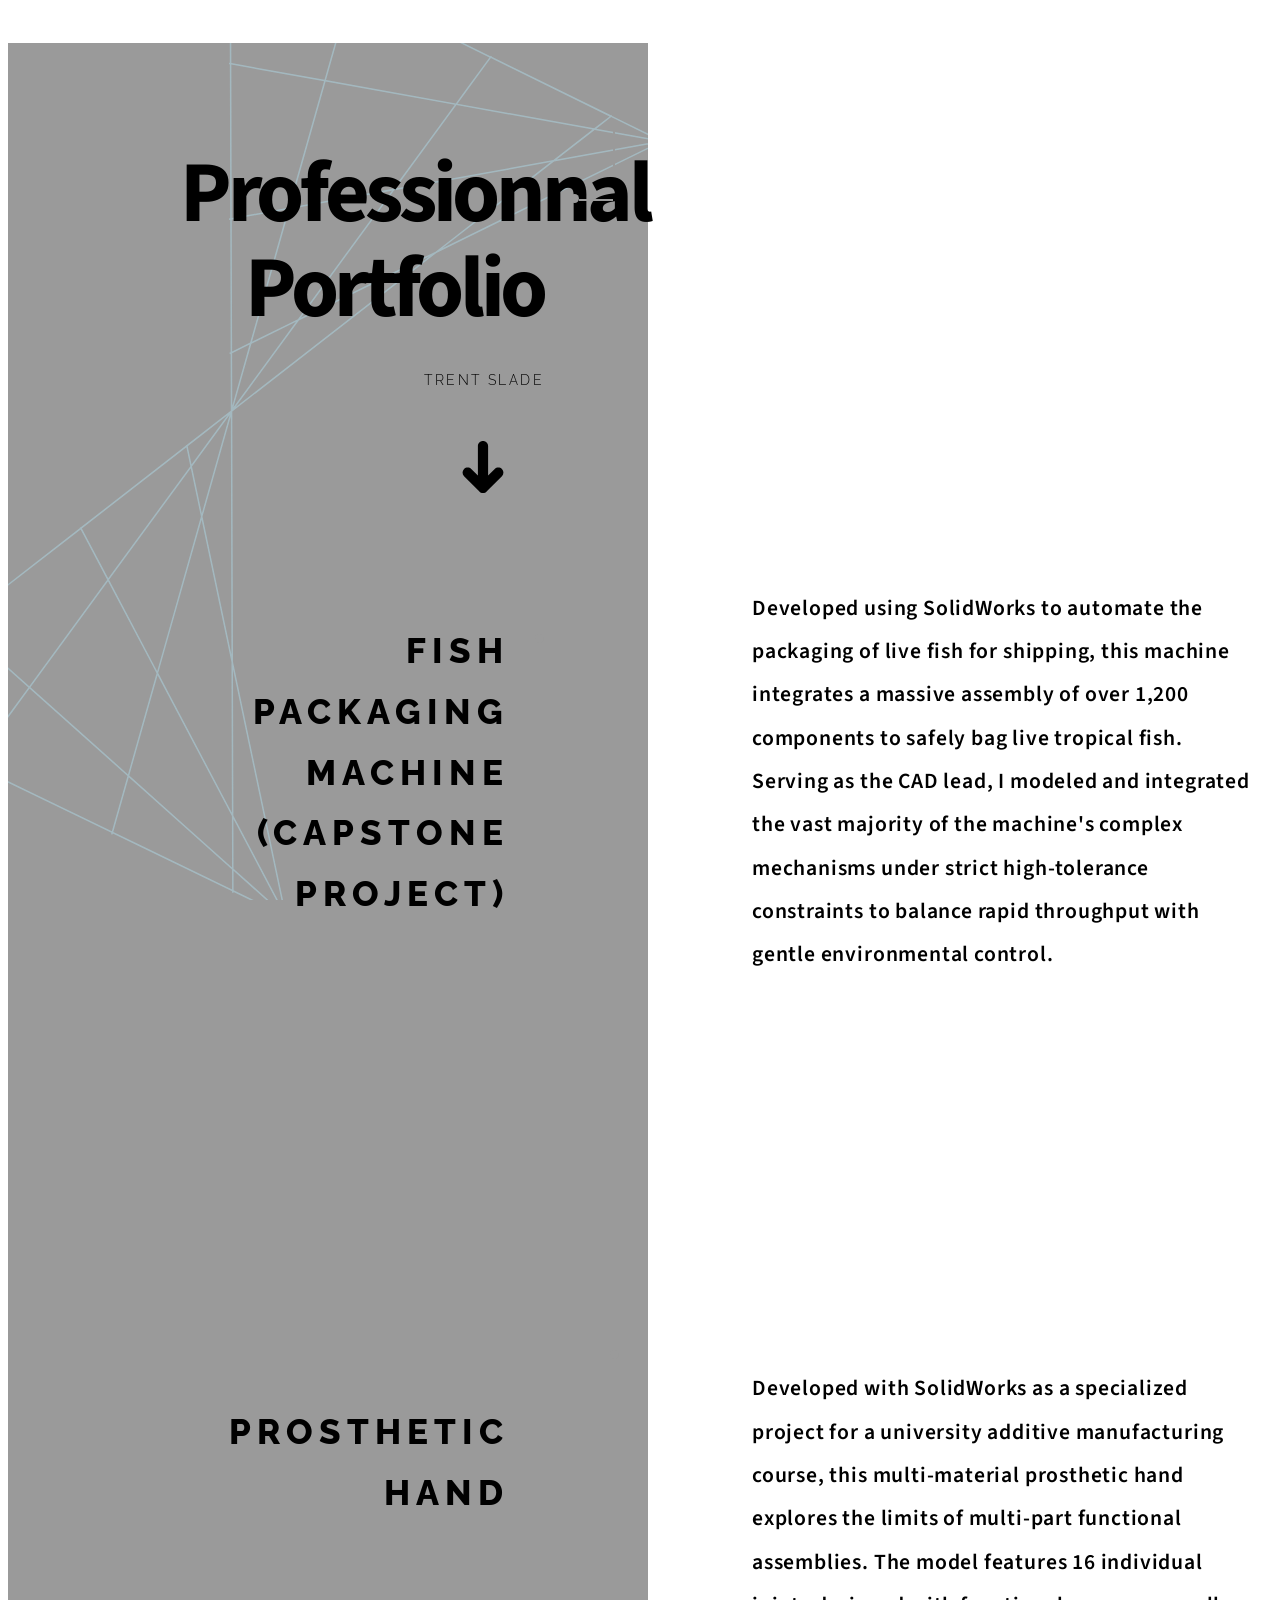
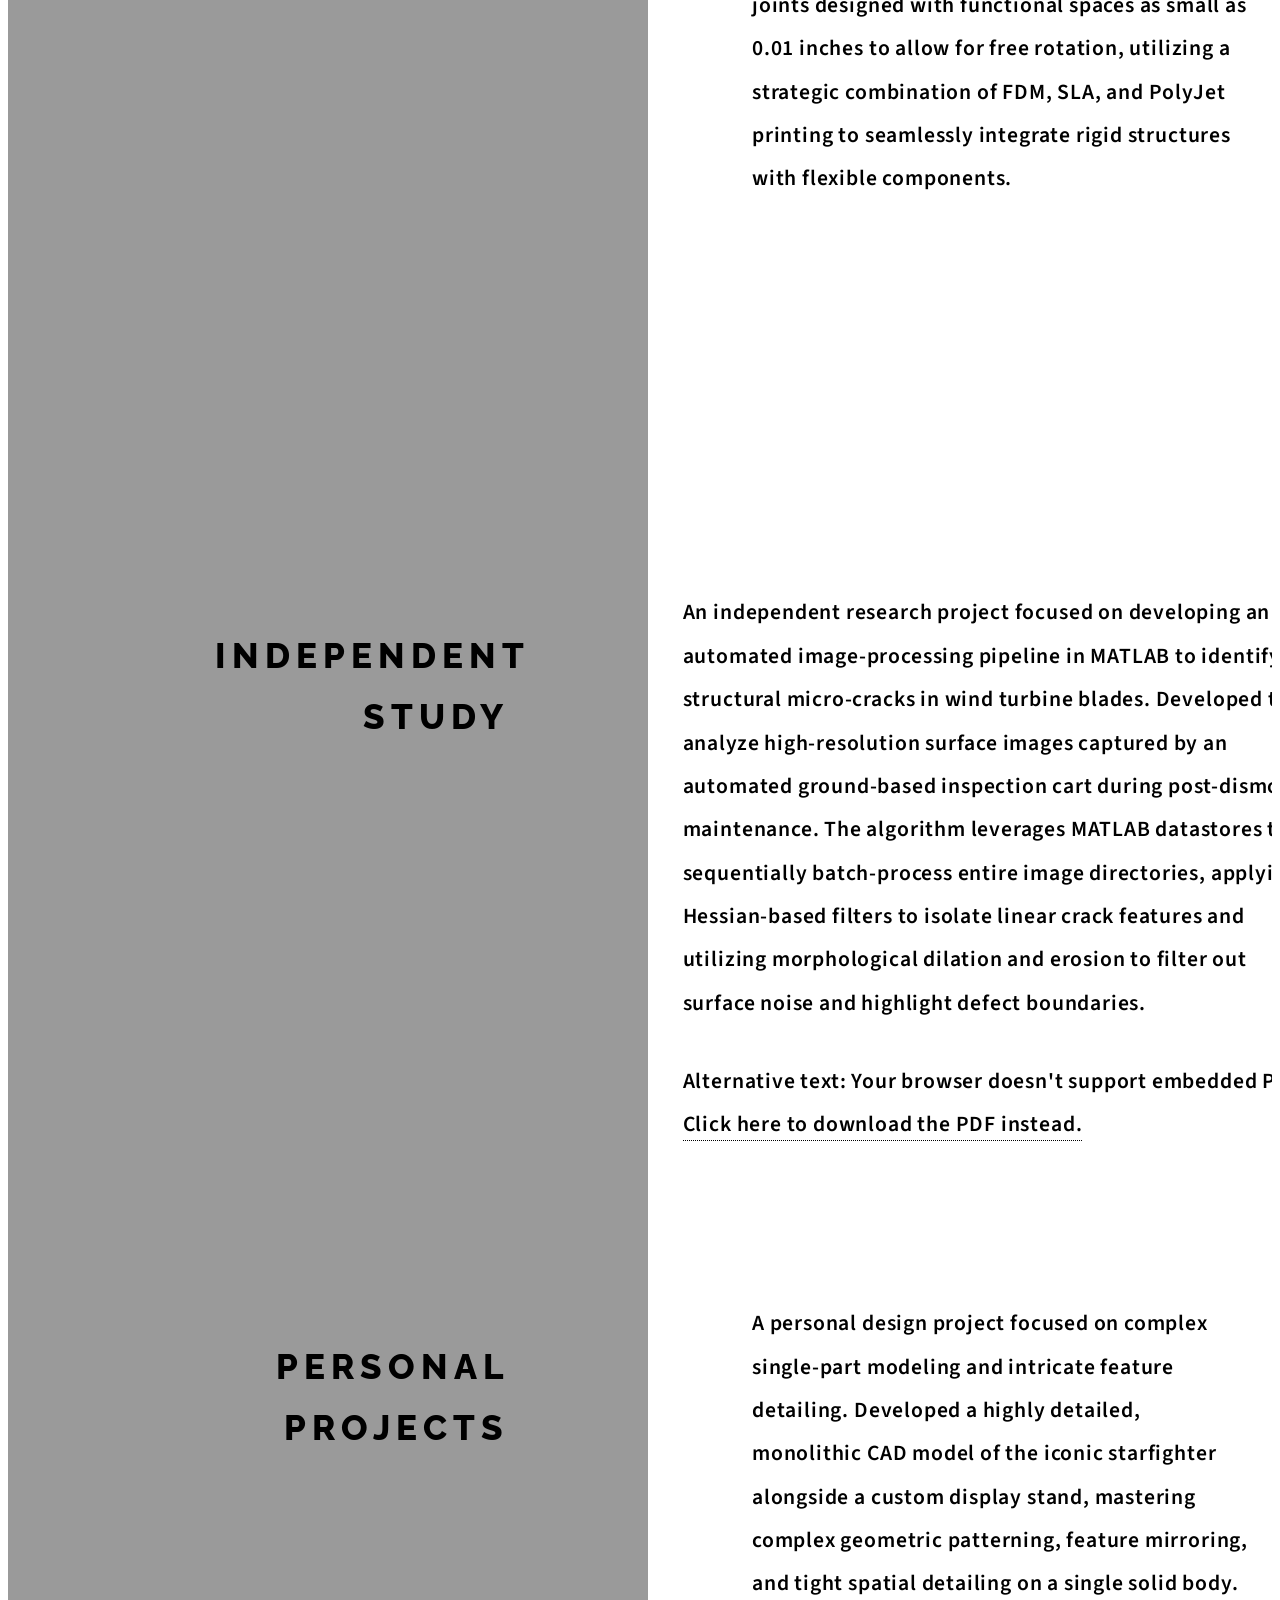
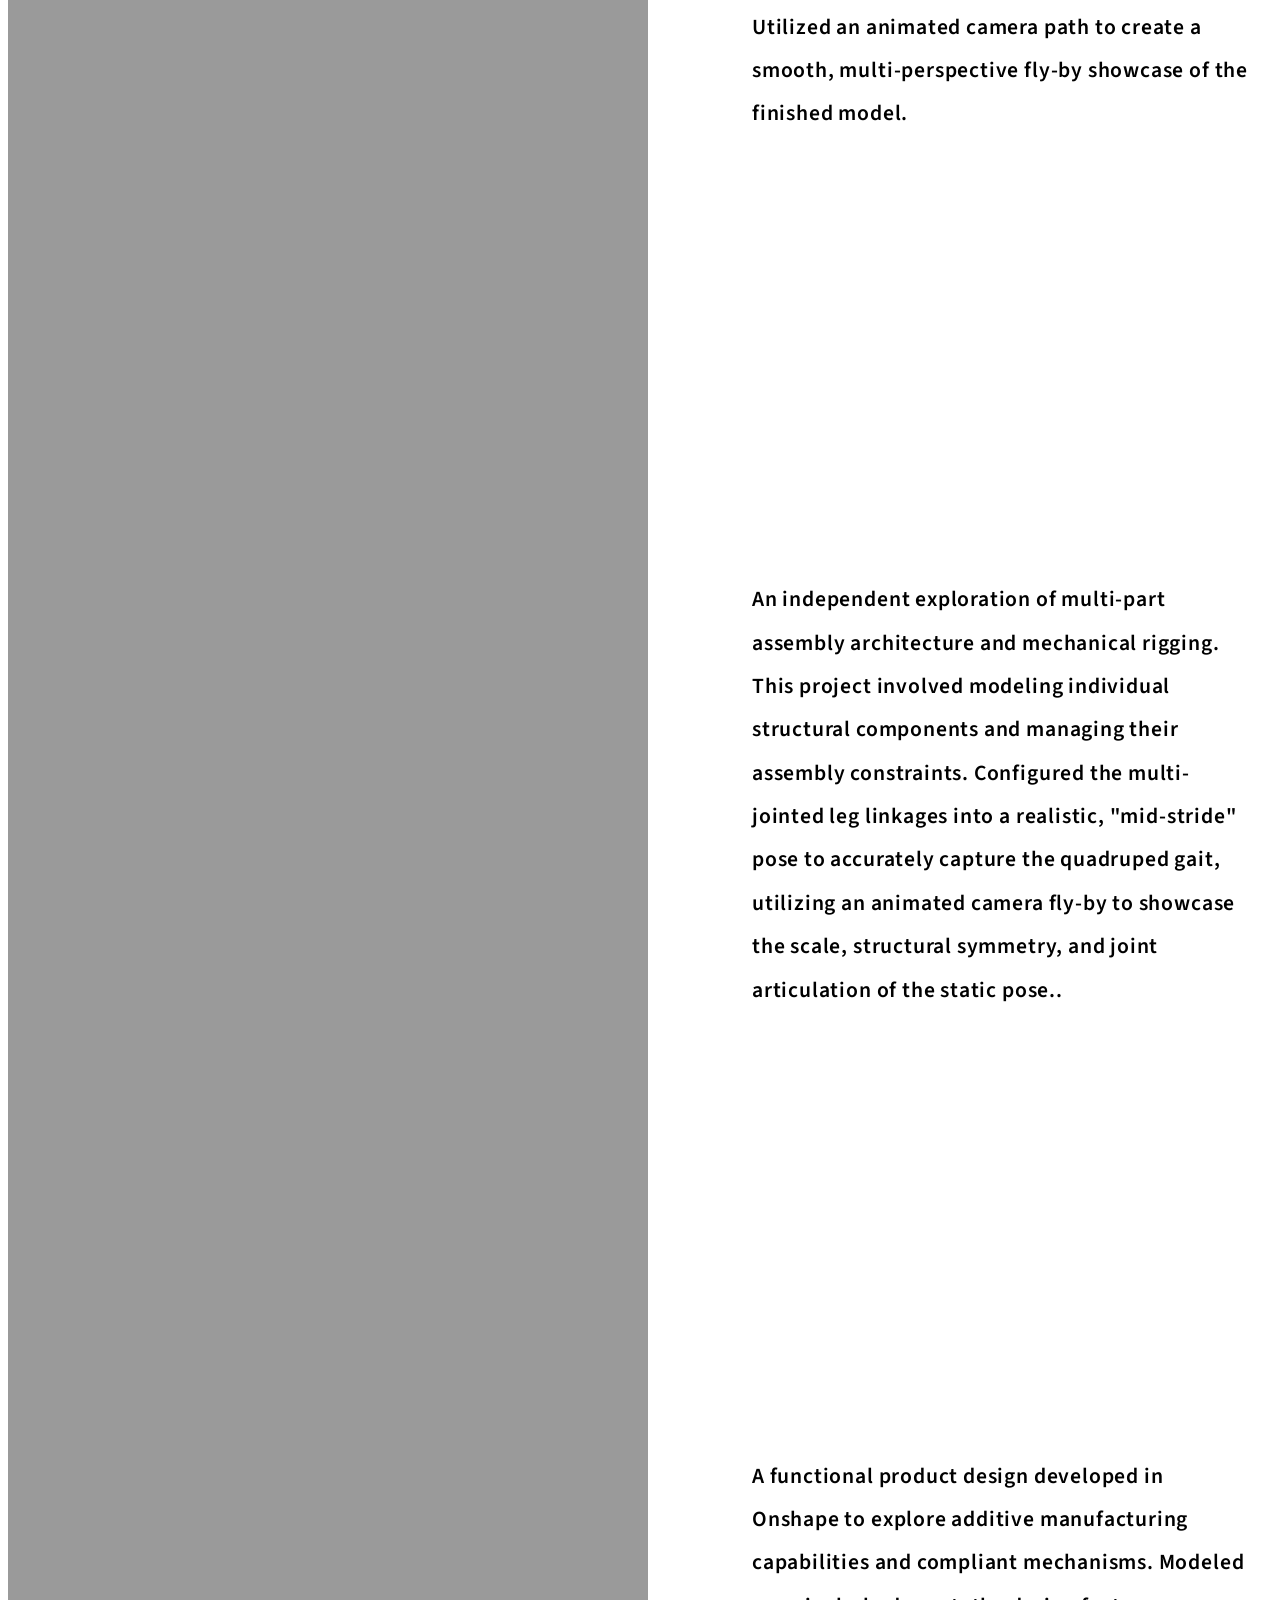
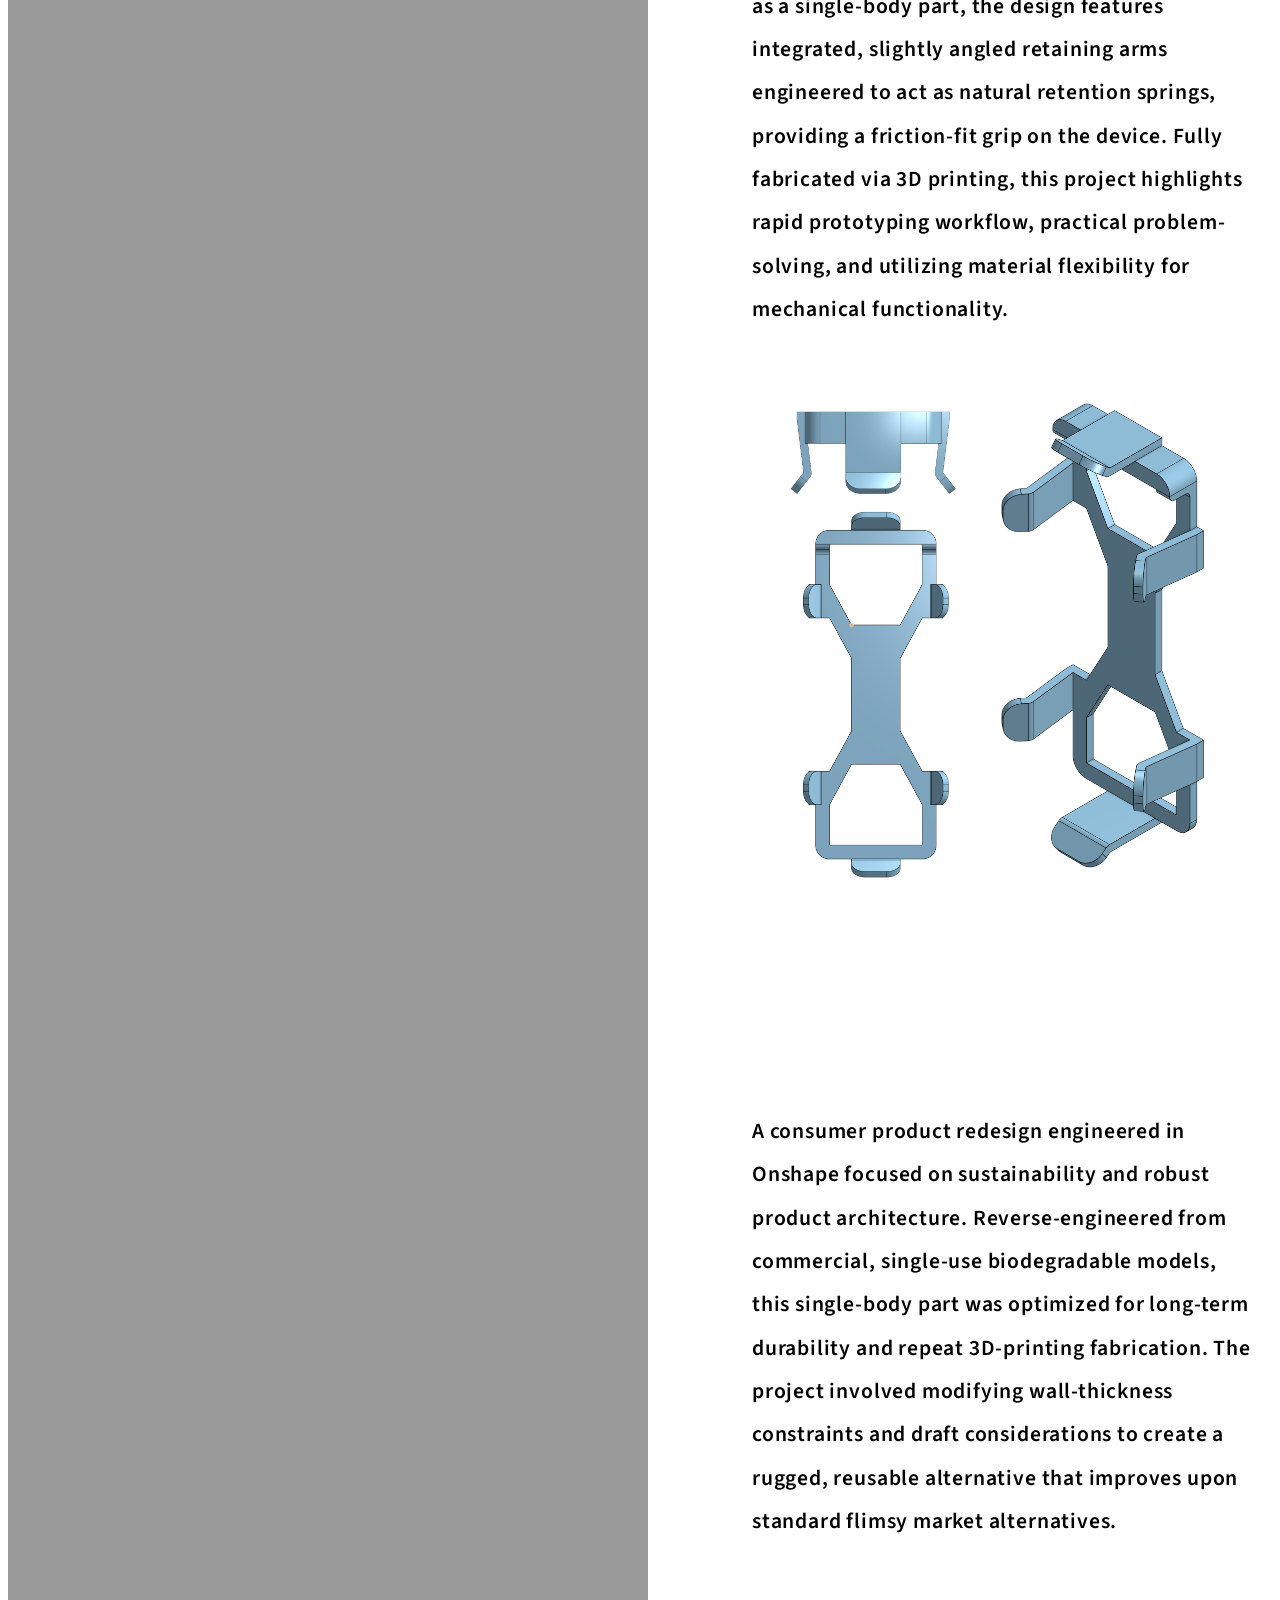
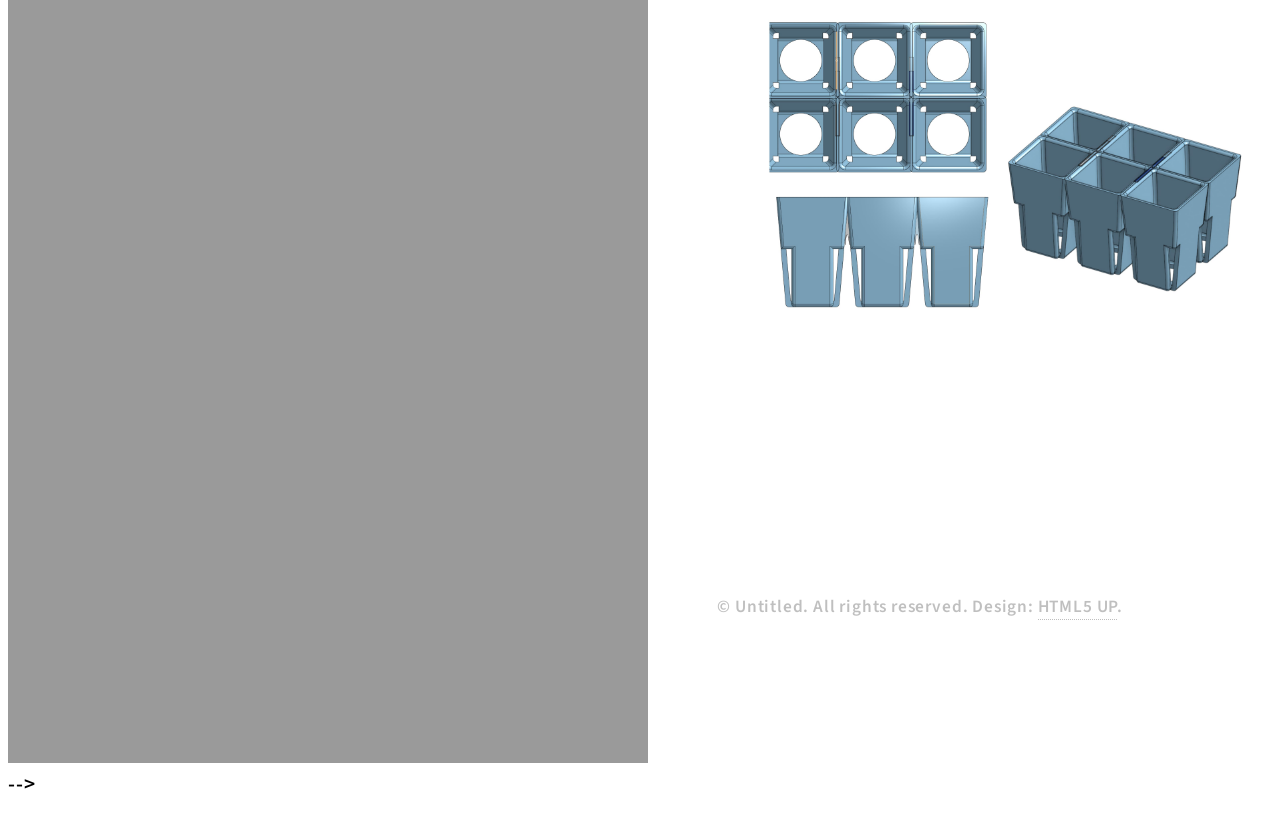
==== index.html @ f2cb6318 "Add files via upload" ====
<!DOCTYPE HTML>
<!--
	Paradigm Shift by HTML5 UP
	html5up.net | @ajlkn
	Free for personal and commercial use under the CCA 3.0 license (html5up.net/license)
-->
<html>
	<head>
		<title>Paradigm Shift by HTML5 UP</title>
		<meta charset="utf-8" />
		<meta name="viewport" content="width=device-width, initial-scale=1, user-scalable=no" />
		<meta name="description" content="" />
		<meta name="keywords" content="" />
		<link rel="stylesheet" href="assets/css/main.css" />
	</head>
	<body class="is-preload">

		<!-- Wrapper -->
			<div id="wrapper">

				<!-- Intro -->
					<section class="intro">
						<header>
							<h1>Professionnal Portfolio</h1>
							<p>Trent Slade</p>
							<ul class="actions">
								<li><a href="#first" class="arrow scrolly"><span class="label">Next</span></a></li>
							</ul>
						</header>
						<!-- <div class="content">
							<span class="image fill" data-position="center"><img src="images/gallery/fulls/02.jpg" alt="" /></span>
						</div> -->
					</section>

				<!-- Section -->
					<section id="first">
						<header>
							<h2>Fish Packaging Machine (Capstone Project)</h2>
						</header>
						<div class="content">
							<p><strong>Developed using SolidWorks to automate the packaging of live fish for shipping, this machine integrates a massive assembly of over 1,200 components to safely bag live tropical fish. Serving as the CAD lead, I modeled and integrated the vast majority of the machine's complex mechanisms under strict high-tolerance constraints to balance rapid throughput with gentle environmental control.</p>
							<span class="image main"><video src="images/Final.mp4" autoplay loop muted playsinline></video></span>
						<br><br>
						</div>
					</section>


				<!-- Section -->
					<section id="first">
						<header>
							<h2>Prosthetic Hand</h2>
						</header>
						
						<div class="content">
							<p><strong>Developed with SolidWorks as a specialized project for a university additive manufacturing course, this multi-material prosthetic hand explores the limits of multi-part functional assemblies. The model features 16 individual joints designed with functional spaces as small as 0.01 inches to allow for free rotation, utilizing a strategic combination of FDM, SLA, and PolyJet printing to seamlessly integrate rigid structures with flexible components.</p>
							<span class="image main"><video src="images/Hand.mp4" autoplay loop muted playsinline></video></span>
						<br><br>
						</div>
					</section>

					<!-- Section -->
					<section>
						<header>
							<h2>Independent Study</h3>
						</header>
						<div class="project-pdf">
						<p>
        				An independent research project focused on developing an automated image-processing pipeline in MATLAB to identify structural micro-cracks in wind turbine blades. Developed to analyze high-resolution surface images captured by an automated ground-based inspection cart during post-dismount maintenance. The algorithm leverages MATLAB datastores to sequentially batch-process entire image directories, applying Hessian-based filters to isolate linear crack features and utilizing morphological dilation and erosion to filter out surface noise and highlight defect boundaries.
    					</p>
    					<object data="images/CrackFinder_Auto.pdf" type="application/pdf" width="100%" height="600px">
        
        					<p>Alternative text: Your browser doesn't support embedded PDFs. 
           					<a href="images/CrackFinder_Auto.pdf">Click here to download the PDF instead.</a>
       						 </p>
    							</object>
							<br><br>
							</div>
					</section>
					
					
					

					<!-- Section -->
					<section>
						<header>
							<h2>Personal Projects</h2>
						</header>
						<div class="content">
							<p><strong>A personal design project focused on complex single-part modeling and intricate feature detailing. Developed a highly detailed, monolithic CAD model of the iconic starfighter alongside a custom display stand, mastering complex geometric patterning, feature mirroring, and tight spatial detailing on a single solid body. Utilized an animated camera path to create a smooth, multi-perspective fly-by showcase of the finished model.</p>
							<span class="image main"><video src="images/Animation.mp4" autoplay loop muted playsinline></video></span>
							<br><br><br><br>

							<p><strong>An independent exploration of multi-part assembly architecture and mechanical rigging. This project involved modeling individual structural components and managing their assembly constraints. Configured the multi-jointed leg linkages into a realistic, "mid-stride" pose to accurately capture the quadruped gait, utilizing an animated camera fly-by to showcase the scale, structural symmetry, and joint articulation of the static pose..</p>
							<span class="image main"><video src="images/AnimationATAT.mp4" autoplay loop muted playsinline></video></span>
							<br><br><br><br>

							<p><strong>A functional product design developed in Onshape to explore additive manufacturing capabilities and compliant mechanisms. Modeled as a single-body part, the design features integrated, slightly angled retaining arms engineered to act as natural retention springs, providing a friction-fit grip on the device. Fully fabricated via 3D printing, this project highlights rapid prototyping workflow, practical problem-solving, and utilizing material flexibility for mechanical functionality.</p>
							<span class="image main"><img src="images/RemoteHolder.png" alt="" /></span>
							<br><br><br><br>

							<p><strong>A consumer product redesign engineered in Onshape focused on sustainability and robust product architecture. Reverse-engineered from commercial, single-use biodegradable models, this single-body part was optimized for long-term durability and repeat 3D-printing fabrication. The project involved modifying wall-thickness constraints and draft considerations to create a rugged, reusable alternative that improves upon standard flimsy market alternatives.</p>
							<span class="image main"><img src="images/SeedPotCompressed.jpg" alt="" /></span>
          					<br><br><br><br>

						</div>
					</section>







				<!-- Section -->
					<!-- <section>
						<header>
							<h2>Feugiat consequat tempus ultrices</h2>
						</header>
						<div class="content">
							<p><strong>Etiam tristique libero</strong> eu nibh porttitor amet fermentum. Nullam venenatis erat id vehicula ultrices sed ultricies condimentum.</p>
							<ul class="feature-icons">
								<li class="icon solid fa-laptop">Consequat tempus</li>
								<li class="icon solid fa-bolt">Etiam adipiscing</li>
								<li class="icon solid fa-signal">Libero nullam</li>
								<li class="icon solid fa-cog">Blandit condimentum</li>
								<li class="icon solid fa-map-marker-alt">Lorem ipsum dolor</li>
								<li class="icon solid fa-code">Nibh amet venenatis</li>
							</ul>
							<p>Vehicula ultrices sed ultricies condimentum. Magna sed etiam consequat, et lorem adipiscing sed nulla. Volutpat nisl et tempus et dolor libero, feugiat magna tempus, sed et lorem adipiscing.</p>
						</div>
					</section> -->

				<!-- Section -->
					<!-- <section>
						<header>
							<h2>Ultrices erat magna sed condimentum</h2>
						</header>
						<div class="content">
							<p><strong>Integer mollis egestas</strong> nam maximus erat id euismod egestas. Pellentesque sapien ac quam. Lorem ipsum dolor sit nullam.</p> -->

							<!-- Section -->
								

							<!-- Section -->
								<!-- <section>
									<header>
										<h3>Nisl consequat</h3>
										<p>Aenean ornare velit lacus, ac varius enim ullamcorper eu. Proin aliquam sed facilisis ante interdum congue. Integer mollis, nisl amet convallis, porttitor magna ullamcorper, amet mauris. Ut magna finibus nisi nec lacinia ipsum maximus.</p>
									</header>
									<div class="content">
										<div class="gallery">
											<a href="images/gallery/fulls/05.jpg" class="landscape"><img src="images/gallery/thumbs/05.jpg" alt="" /></a>
											<a href="images/gallery/fulls/06.jpg"><img src="images/gallery/thumbs/06.jpg" alt="" /></a>
											<a href="images/gallery/fulls/07.jpg"><img src="images/gallery/thumbs/07.jpg" alt="" /></a>
										</div>
									</div>
								</section> -->

							<!-- Section -->
								<!-- <section>
									<header>
										<h3>Lorem gravida</h3>
										<p>Proin aliquam facilisis ante interdum. Sed nulla amet lorem feugiat tempus aenean ornare velit lacus, ac varius sed enim lorem ullamcorper dolore.  ac varius enim lorem ullamcorper dolore. Proin aliquam facilisis.</p>
									</header>
									<div class="content">
										<div class="gallery">
											<a href="images/gallery/fulls/08.jpg" class="portrait"><img src="images/gallery/thumbs/08.jpg" alt="" /></a>
											<a href="images/gallery/fulls/09.jpg" class="portrait"><img src="images/gallery/thumbs/09.jpg" alt="" /></a>
											<a href="images/gallery/fulls/10.jpg" class="landscape"><img src="images/gallery/thumbs/10.jpg" alt="" /></a>
										</div>
									</div>
								</section> -->

						<!-- </div>
					</section> -->

				<!-- Section
					<section>
						<header>
							<h2>Duis sed adpiscing veroeros amet</h2>
						</header>
						<div class="content">
							<p><strong>Proin tempus feugiat</strong> sed varius enim lorem ullamcorper dolore aliquam aenean ornare velit lacus, ac varius enim lorem ullamcorper dolore.</p>
							<ul class="actions">
								<li><a href="#" class="button primary large">Get Started</a></li>
								<li><a href="#" class="button large">Learn More</a></li>
							</ul>
						</div>
					</section> -->

				<!-- Elements -->
				<!--
					<section>
						<header>
							<h2>Elements</h2>
						</header>
						<div class="content">

							<section>
								<header>
									<h3>Text</h3>
								</header>
								<div class="content">
									<p>This is <b>bold</b> and this is <strong>strong</strong>. This is <i>italic</i> and this is <em>emphasized</em>.
									This is <sup>superscript</sup> text and this is <sub>subscript</sub> text.
									This is <u>underlined</u> and this is code: <code>for (;;) { ... }</code>. Finally, <a href="#">this is a link</a>.</p>
									<hr />
									<h2>Heading Level 2</h2>
									<h3>Heading Level 3</h3>
									<h4>Heading Level 4</h4>
									<h5>Heading Level 5</h5>
									<hr />
									<h5>Blockquote</h5>
									<blockquote>Fringilla nisl. Donec accumsan interdum nisi, quis tincidunt felis sagittis eget tempus euismod. Vestibulum ante ipsum primis in faucibus vestibulum. Blandit adipiscing eu felis iaculis volutpat ac adipiscing accumsan faucibus. Vestibulum ante ipsum primis in faucibus lorem ipsum dolor sit amet nullam adipiscing eu felis.</blockquote>
									<h5>Preformatted</h5>
									<pre><code>i = 0;

while (!deck.isInOrder()) {
  print 'Iteration ' + i;
  deck.shuffle();
  i++;
}

print 'Sorted in ' + i + ' iterations.';</code></pre>
								</div>
							</section>

							<section>
								<header>
									<h3>Lists</h3>
								</header>
								<div class="content">

									<h4>Unordered</h4>
									<ul>
										<li>Dolor pulvinar etiam.</li>
										<li>Sagittis adipiscing.</li>
										<li>Felis enim feugiat.</li>
									</ul>

									<h4>Alternate</h4>
									<ul class="alt">
										<li>Dolor pulvinar etiam.</li>
										<li>Sagittis adipiscing.</li>
										<li>Felis enim feugiat.</li>
									</ul>

									<h4>Ordered</h4>
									<ol>
										<li>Dolor pulvinar etiam.</li>
										<li>Etiam vel felis viverra.</li>
										<li>Felis enim feugiat.</li>
										<li>Dolor pulvinar etiam.</li>
										<li>Etiam vel felis lorem.</li>
										<li>Felis enim et feugiat.</li>
									</ol>
									<h4>Icons</h4>
									<ul class="icons">
										<li><a href="#" class="icon brands fa-twitter"><span class="label">Twitter</span></a></li>
										<li><a href="#" class="icon brands fa-facebook-f"><span class="label">Facebook</span></a></li>
										<li><a href="#" class="icon brands fa-instagram"><span class="label">Instagram</span></a></li>
										<li><a href="#" class="icon brands fa-github"><span class="label">Github</span></a></li>
									</ul>

									<h4>Actions</h4>
									<ul class="actions">
										<li><a href="#" class="button primary">Default</a></li>
										<li><a href="#" class="button">Default</a></li>
									</ul>
									<ul class="actions stacked">
										<li><a href="#" class="button primary">Default</a></li>
										<li><a href="#" class="button">Default</a></li>
									</ul>
								</div>
							</section>

							<section>
								<header>
									<h3>Table</h3>
								</header>
								<div class="content">
									<h4>Default</h4>
									<div class="table-wrapper">
										<table>
											<thead>
												<tr>
													<th>Name</th>
													<th>Description</th>
													<th>Price</th>
												</tr>
											</thead>
											<tbody>
												<tr>
													<td>Item One</td>
													<td>Ante turpis integer aliquet porttitor.</td>
													<td>29.99</td>
												</tr>
												<tr>
													<td>Item Two</td>
													<td>Vis ac commodo adipiscing arcu aliquet.</td>
													<td>19.99</td>
												</tr>
												<tr>
													<td>Item Three</td>
													<td> Morbi faucibus arcu accumsan lorem.</td>
													<td>29.99</td>
												</tr>
												<tr>
													<td>Item Four</td>
													<td>Vitae integer tempus condimentum.</td>
													<td>19.99</td>
												</tr>
												<tr>
													<td>Item Five</td>
													<td>Ante turpis integer aliquet porttitor.</td>
													<td>29.99</td>
												</tr>
											</tbody>
											<tfoot>
												<tr>
													<td colspan="2"></td>
													<td>100.00</td>
												</tr>
											</tfoot>
										</table>
									</div>

									<h4>Alternate</h4>
									<div class="table-wrapper">
										<table class="alt">
											<thead>
												<tr>
													<th>Name</th>
													<th>Description</th>
													<th>Price</th>
												</tr>
											</thead>
											<tbody>
												<tr>
													<td>Item One</td>
													<td>Ante turpis integer aliquet porttitor.</td>
													<td>29.99</td>
												</tr>
												<tr>
													<td>Item Two</td>
													<td>Vis ac commodo adipiscing arcu aliquet.</td>
													<td>19.99</td>
												</tr>
												<tr>
													<td>Item Three</td>
													<td> Morbi faucibus arcu accumsan lorem.</td>
													<td>29.99</td>
												</tr>
												<tr>
													<td>Item Four</td>
													<td>Vitae integer tempus condimentum.</td>
													<td>19.99</td>
												</tr>
												<tr>
													<td>Item Five</td>
													<td>Ante turpis integer aliquet porttitor.</td>
													<td>29.99</td>
												</tr>
											</tbody>
											<tfoot>
												<tr>
													<td colspan="2"></td>
													<td>100.00</td>
												</tr>
											</tfoot>
										</table>
									</div>
								</div>
							</section>

							<section>
								<header>
									<h3>Buttons</h3>
								</header>
								<div class="content">
									<ul class="actions">
										<li><a href="#" class="button primary">Primary</a></li>
										<li><a href="#" class="button">Default</a></li>
									</ul>
									<ul class="actions">
										<li><a href="#" class="button large">Large</a></li>
										<li><a href="#" class="button">Default</a></li>
										<li><a href="#" class="button small">Small</a></li>
									</ul>
									<ul class="actions">
										<li><a href="#" class="button primary icon solid fa-download">Icon</a></li>
										<li><a href="#" class="button icon solid fa-download">Icon</a></li>
									</ul>
									<ul class="actions">
										<li><span class="button primary disabled">Disabled</span></li>
										<li><span class="button disabled">Disabled</span></li>
									</ul>
								</div>
							</section>

							<section>
								<header>
									<h3>Form</h3>
								</header>
								<div class="content">
									<form method="post" action="#">
										<div class="fields">
											<div class="field half">
												<label for="demo-name">Name</label>
												<input type="text" name="demo-name" id="demo-name" value="" placeholder="Jane Doe" />
											</div>
											<div class="field half">
												<label for="demo-email">Email</label>
												<input type="email" name="demo-email" id="demo-email" value="" placeholder="jane@untitled.tld" />
											</div>
											<div class="field">
												<label for="demo-category">Category</label>
												<select name="demo-category" id="demo-category">
													<option value="">-</option>
													<option value="1">Manufacturing</option>
													<option value="1">Shipping</option>
													<option value="1">Administration</option>
													<option value="1">Human Resources</option>
												</select>
											</div>
											<div class="field half">
												<input type="radio" id="demo-priority-low" name="demo-priority" checked>
												<label for="demo-priority-low">Low</label>
											</div>
											<div class="field half">
												<input type="radio" id="demo-priority-high" name="demo-priority">
												<label for="demo-priority-high">High</label>
											</div>
											<div class="field half">
												<input type="checkbox" id="demo-copy" name="demo-copy">
												<label for="demo-copy">Email me a copy</label>
											</div>
											<div class="field half">
												<input type="checkbox" id="demo-human" name="demo-human" checked>
												<label for="demo-human">Not a robot</label>
											</div>
											<div class="field">
												<label for="demo-message">Message</label>
												<textarea name="demo-message" id="demo-message" placeholder="Enter your message" rows="6"></textarea>
											</div>
										</div>
										<ul class="actions">
											<li><input type="submit" value="Send Message" class="primary" /></li>
											<li><input type="reset" value="Reset" /></li>
										</ul>
									</form>
								</div>
							</section>

						</div>
					</section>
				-->

				<!-- Section -->
					<!-- <section>
						<header>
							<h2>Get in touch</h2>
						</header>
						<div class="content">
							<p><strong>Auctor commodo</strong> interdum et malesuada fames ac ante ipsum primis in faucibus. Pellentesque venenatis dolor imperdiet dolor mattis sagittis.</p>
							<form>
								<div class="fields">
									<div class="field half">
										<input type="text" name="name" id="name" placeholder="Name" />
									</div>
									<div class="field half">
										<input type="email" name="email" id="email" placeholder="Email" />
									</div>
									<div class="field">
										<textarea name="message" id="message" placeholder="Message" rows="7"></textarea>
									</div>
								</div>
								<ul class="actions">
									<li><input type="submit" value="Send Message" class="button primary" /></li>
								</ul>
							</form>
						</div>
						<footer>
							<ul class="items">
								<li>
									<h3>Email</h3>
									<a href="#">information@untitled.ext</a>
								</li>
								<li>
									<h3>Phone</h3>
									<a href="#">(000) 000-0000</a>
								</li>
								<li>
									<h3>Address</h3>
									<span>1234 Somewhere Road, Nashville, TN 00000</span>
								</li>
								<li>
									<h3>Elsewhere</h3>
									<ul class="icons">
										<li><a href="#" class="icon brands fa-twitter"><span class="label">Twitter</span></a></li>
										<li><a href="#" class="icon brands fa-facebook-f"><span class="label">Facebook</span></a></li>
										<li><a href="#" class="icon brands fa-instagram"><span class="label">Instagram</span></a></li>
										<li><a href="#" class="icon brands fa-linkedin-in"><span class="label">LinkedIn</span></a></li>
										<li><a href="#" class="icon brands fa-github"><span class="label">GitHub</span></a></li>
										<li><a href="#" class="icon brands fa-codepen"><span class="label">Codepen</span></a></li>
									</ul>
								</li>
							</ul>
						</footer>
					</section>

				<!-- Copyright -->
					<div class="copyright">&copy; Untitled. All rights reserved. Design: <a href="https://html5up.net">HTML5 UP</a>.</div>

			</div> -->

		<!-- Scripts -->
			<script src="assets/js/jquery.min.js"></script>
			<script src="assets/js/jquery.scrolly.min.js"></script>
			<script src="assets/js/browser.min.js"></script>
			<script src="assets/js/breakpoints.min.js"></script>
			<script src="assets/js/util.js"></script>
			<script src="assets/js/main.js"></script>

	</body>
</html>
---- assets/css/main.css ----
@import url(fontawesome-all.min.css);
@import url("https://fonts.googleapis.com/css?family=Source+Sans+Pro:300,600,700,300i,600i,700i|Raleway:600,800");

/*
	Paradigm Shift by HTML5 UP
	html5up.net | @ajlkn
	Free for personal and commercial use under the CCA 3.0 license (html5up.net/license)
*/

html, body, div, span, applet, object,
iframe, h1, h2, h3, h4, h5, h6, p, blockquote,
pre, a, abbr, acronym, address, big, cite,
code, del, dfn, em, img, ins, kbd, q, s, samp,
small, strike, strong, sub, sup, tt, var, b,
u, i, center, dl, dt, dd, ol, ul, li, fieldset,
form, label, legend, table, caption, tbody,
tfoot, thead, tr, th, td, article, aside,
canvas, details, embed, figure, figcaption,
footer, header, hgroup, menu, nav, output, ruby,
section, summary, time, mark, audio, video {
	margin: 1;
	padding: 0;
	border: 0;
	font-size: 200%;
	font: inherit;
	vertical-align: baseline;}

article, aside, details, figcaption, figure,
footer, header, hgroup, menu, nav, section {
	display: block;}

body {
	line-height: 1;
}

ol, ul {
	list-style: none;
}

blockquote, q {
	quotes: none;
}

	blockquote:before, blockquote:after, q:before, q:after {
		content: '';
		content: none;
	}

table {
	border-collapse: collapse;
	border-spacing: 0;
}

body {
	-webkit-text-size-adjust: none;
}

mark {
	background-color: transparent;
	color: inherit;
}

input::-moz-focus-inner {
	border: 0;
	padding: 0;
}

input, select, textarea {
	-moz-appearance: none;
	-webkit-appearance: none;
	-ms-appearance: none;
	appearance: none;
}

/* Basic */

	@-ms-viewport {
		width: device-width;
	}

	body {
		-ms-overflow-style: scrollbar;
	}

	@media screen and (max-width: 480px) {

		html, body {
			min-width: 320px;
		}

	}

	html {
		box-sizing: border-box;
	}

	*, *:before, *:after {
		box-sizing: inherit;
	}

	html {
		overflow-x: hidden;
	}

	body {
		background: #ffffff;
		overflow-x: hidden;
	}

		body.is-preload *, body.is-preload *:before, body.is-preload *:after {
			-moz-animation: none !important;
			-webkit-animation: none !important;
			-ms-animation: none !important;
			animation: none !important;
			-moz-transition: none !important;
			-webkit-transition: none !important;
			-ms-transition: none !important;
			transition: none !important;
		}

/* Typography */

	html {
		font-size: 18pt;
	}

		@media screen and (max-width: 1920px) {

			html {
				font-size: 13pt;
			}

		}

		@media screen and (max-width: 1152px) {

			html {
				font-size: 14pt;
			}

		}

		@media screen and (max-width: 736px) {

			html {
				font-size: 18pt;
			}

		}

		@media screen and (max-width: 480px) {

			html {
				font-size: 18pt;
			}

		}

	body {
		background-color: #ffffff;
		color: #000000;
	}

	body, input, select, textarea {
		color: #000000;
		font-family: "Source Sans Pro", Helvetica, sans-serif;
		font-size: 1.25rem;
		font-weight: 300;
		letter-spacing: 0.0375em;
		line-height: 2;
	}

	a {
		-moz-transition: border-bottom-color 0.25s ease-in-out;
		-webkit-transition: border-bottom-color 0.25s ease-in-out;
		-ms-transition: border-bottom-color 0.25s ease-in-out;
		transition: border-bottom-color 0.25s ease-in-out;
		text-decoration: none;
		color: #000000;
		border-bottom: dotted 1px;
	}

		a:hover {
			text-decoration: none;
			border-bottom-color: transparent;
		}

	strong, b {
		font-weight: 600;
		color: #000000;
	}

	em, i {
		font-style: italic;
	}

	p {
		margin: 0 0 2rem 0;
	}

	h1, h2, h3, h4, h5, h6 {
		color: #000000;
		font-family: "Raleway", Helvetica, sans-serif;
		font-weight: 600;
		letter-spacing: 0.175em;
		line-height: 1.75;
		margin: 0 0 1.5rem 0;
		text-transform: uppercase;
	}

		h1 a, h2 a, h3 a, h4 a, h5 a, h6 a {
			color: inherit;
			text-decoration: none;
		}

	h1 {
		font-family: "Source Sans Pro", Helvetica, sans-serif;
		font-size: 5rem;
		font-weight: 700;
		letter-spacing: -0.05em;
		line-height: 1.1;
		margin: 0 0 1.5rem 0;
		text-transform: none;
	}

	h2 {
		font-size: 2rem;
		font-weight: 800;
		margin: 0 0 2rem 0;
	}

	h3 {
		font-size: 1rem;
	}

	h4 {
		font-size: 0.875rem;
	}

	h5 {
		font-size: 0.75rem;
	}

	h6 {
		font-size: 0.625rem;
	}

	@media screen and (max-width: 736px) {

		h1 {
			font-size: 4.5rem;
			line-height: 1.1;
		}

		h2 {
			font-size: 1.25rem;
			line-height: 1.7;
		}

		h3 {
			font-size: 0.9rem;
		}

		h4 {
			font-size: 0.75rem;
		}

		h5 {
			font-size: 0.675rem;
		}

	}

	@media screen and (max-width: 360px) {

		h1 {
			font-size: 3.75rem;
		}

		h2 {
			font-size: 1.125rem;
		}

		h3 {
			font-size: 0.8rem;
		}

		h4 {
			font-size: 0.675rem;
		}

		h5 {
			font-size: 0.675rem;
		}

	}

	sub {
		font-size: 0.8rem;
		position: relative;
		top: 0.5rem;
	}

	sup {
		font-size: 0.8rem;
		position: relative;
		top: -0.5rem;
	}

	blockquote {
		border-left: solid 0.5rem rgba(144, 144, 144, 0.701);
		font-style: italic;
		margin: 0 0 2rem 0;
		padding: 1rem 0 1rem 2rem;
	}

	code {
		background: rgba(144, 144, 144, 0.701);
		border-radius: 0.325rem;
		font-family: "Courier New", monospace;
		font-size: 0.9rem;
		margin: 0 0.25rem;
		padding: 0.25rem 0.65rem;
	}

	pre {
		-webkit-overflow-scrolling: touch;
		font-family: "Courier New", monospace;
		font-size: 0.9rem;
		margin: 0 0 2rem 0;
		width: 100%;
	}

		pre code {
			display: block;
			line-height: 1.75;
			padding: 1rem 1.5rem;
			overflow-x: auto;
		}

	hr {
		border: 0;
		border-bottom: solid 2px rgba(144, 144, 144, 0.701);
		margin: 3rem 0;
	}

		hr.major {
			margin: 5rem 0;
		}

		@media screen and (max-width: 736px) {

			hr.major {
				margin: 3rem 0;
			}

		}

/* Row */

	.row {
		display: flex;
		flex-wrap: wrap;
		box-sizing: border-box;
		align-items: stretch;
	}

		.row > * {
			box-sizing: border-box;
		}

		.row.gtr-uniform > * > :last-child {
			margin-bottom: 0;
		}

		.row.aln-left {
			justify-content: flex-start;
		}

		.row.aln-center {
			justify-content: center;
		}

		.row.aln-right {
			justify-content: flex-end;
		}

		.row.aln-top {
			align-items: flex-start;
		}

		.row.aln-middle {
			align-items: center;
		}

		.row.aln-bottom {
			align-items: flex-end;
		}

		.row > .imp {
			order: -1;
		}

		.row > .col-1 {
			width: 8.33333%;
		}

		.row > .off-1 {
			margin-left: 8.33333%;
		}

		.row > .col-2 {
			width: 16.66667%;
		}

		.row > .off-2 {
			margin-left: 16.66667%;
		}

		.row > .col-3 {
			width: 25%;
		}

		.row > .off-3 {
			margin-left: 25%;
		}

		.row > .col-4 {
			width: 33.33333%;
		}

		.row > .off-4 {
			margin-left: 33.33333%;
		}

		.row > .col-5 {
			width: 41.66667%;
		}

		.row > .off-5 {
			margin-left: 41.66667%;
		}

		.row > .col-6 {
			width: 50%;
		}

		.row > .off-6 {
			margin-left: 50%;
		}

		.row > .col-7 {
			width: 58.33333%;
		}

		.row > .off-7 {
			margin-left: 58.33333%;
		}

		.row > .col-8 {
			width: 66.66667%;
		}

		.row > .off-8 {
			margin-left: 66.66667%;
		}

		.row > .col-9 {
			width: 75%;
		}

		.row > .off-9 {
			margin-left: 75%;
		}

		.row > .col-10 {
			width: 83.33333%;
		}

		.row > .off-10 {
			margin-left: 83.33333%;
		}

		.row > .col-11 {
			width: 91.66667%;
		}

		.row > .off-11 {
			margin-left: 91.66667%;
		}

		.row > .col-12 {
			width: 100%;
		}

		.row > .off-12 {
			margin-left: 100%;
		}

		.row.gtr-0 {
			margin-top: 0;
			margin-left: 0rem;
		}

			.row.gtr-0 > * {
				padding: 0 0 0 0rem;
			}

			.row.gtr-0.gtr-uniform {
				margin-top: 0rem;
			}

				.row.gtr-0.gtr-uniform > * {
					padding-top: 0rem;
				}

		.row.gtr-25 {
			margin-top: 0;
			margin-left: -0.5rem;
		}

			.row.gtr-25 > * {
				padding: 0 0 0 0.5rem;
			}

			.row.gtr-25.gtr-uniform {
				margin-top: -0.5rem;
			}

				.row.gtr-25.gtr-uniform > * {
					padding-top: 0.5rem;
				}

		.row.gtr-50 {
			margin-top: 0;
			margin-left: -1rem;
		}

			.row.gtr-50 > * {
				padding: 0 0 0 1rem;
			}

			.row.gtr-50.gtr-uniform {
				margin-top: -1rem;
			}

				.row.gtr-50.gtr-uniform > * {
					padding-top: 1rem;
				}

		.row {
			margin-top: 0;
			margin-left: -2rem;
		}

			.row > * {
				padding: 0 0 0 2rem;
			}

			.row.gtr-uniform {
				margin-top: -2rem;
			}

				.row.gtr-uniform > * {
					padding-top: 2rem;
				}

		.row.gtr-150 {
			margin-top: 0;
			margin-left: -3rem;
		}

			.row.gtr-150 > * {
				padding: 0 0 0 3rem;
			}

			.row.gtr-150.gtr-uniform {
				margin-top: -3rem;
			}

				.row.gtr-150.gtr-uniform > * {
					padding-top: 3rem;
				}

		.row.gtr-200 {
			margin-top: 0;
			margin-left: -4rem;
		}

			.row.gtr-200 > * {
				padding: 0 0 0 4rem;
			}

			.row.gtr-200.gtr-uniform {
				margin-top: -4rem;
			}

				.row.gtr-200.gtr-uniform > * {
					padding-top: 4rem;
				}

		@media screen and (max-width: 1920px) {

			.row {
				display: flex;
				flex-wrap: wrap;
				box-sizing: border-box;
				align-items: stretch;
			}

				.row > * {
					box-sizing: border-box;
				}

				.row.gtr-uniform > * > :last-child {
					margin-bottom: 0;
				}

				.row.aln-left {
					justify-content: flex-start;
				}

				.row.aln-center {
					justify-content: center;
				}

				.row.aln-right {
					justify-content: flex-end;
				}

				.row.aln-top {
					align-items: flex-start;
				}

				.row.aln-middle {
					align-items: center;
				}

				.row.aln-bottom {
					align-items: flex-end;
				}

				.row > .imp-xlarge {
					order: -1;
				}

				.row > .col-1-xlarge {
					width: 8.33333%;
				}

				.row > .off-1-xlarge {
					margin-left: 8.33333%;
				}

				.row > .col-2-xlarge {
					width: 16.66667%;
				}

				.row > .off-2-xlarge {
					margin-left: 16.66667%;
				}

				.row > .col-3-xlarge {
					width: 25%;
				}

				.row > .off-3-xlarge {
					margin-left: 25%;
				}

				.row > .col-4-xlarge {
					width: 33.33333%;
				}

				.row > .off-4-xlarge {
					margin-left: 33.33333%;
				}

				.row > .col-5-xlarge {
					width: 41.66667%;
				}

				.row > .off-5-xlarge {
					margin-left: 41.66667%;
				}

				.row > .col-6-xlarge {
					width: 50%;
				}

				.row > .off-6-xlarge {
					margin-left: 50%;
				}

				.row > .col-7-xlarge {
					width: 58.33333%;
				}

				.row > .off-7-xlarge {
					margin-left: 58.33333%;
				}

				.row > .col-8-xlarge {
					width: 66.66667%;
				}

				.row > .off-8-xlarge {
					margin-left: 66.66667%;
				}

				.row > .col-9-xlarge {
					width: 75%;
				}

				.row > .off-9-xlarge {
					margin-left: 75%;
				}

				.row > .col-10-xlarge {
					width: 83.33333%;
				}

				.row > .off-10-xlarge {
					margin-left: 83.33333%;
				}

				.row > .col-11-xlarge {
					width: 91.66667%;
				}

				.row > .off-11-xlarge {
					margin-left: 91.66667%;
				}

				.row > .col-12-xlarge {
					width: 100%;
				}

				.row > .off-12-xlarge {
					margin-left: 100%;
				}

				.row.gtr-0 {
					margin-top: 0;
					margin-left: 0rem;
				}

					.row.gtr-0 > * {
						padding: 0 0 0 0rem;
					}

					.row.gtr-0.gtr-uniform {
						margin-top: 0rem;
					}

						.row.gtr-0.gtr-uniform > * {
							padding-top: 0rem;
						}

				.row.gtr-25 {
					margin-top: 0;
					margin-left: -0.5rem;
				}

					.row.gtr-25 > * {
						padding: 0 0 0 0.5rem;
					}

					.row.gtr-25.gtr-uniform {
						margin-top: -0.5rem;
					}

						.row.gtr-25.gtr-uniform > * {
							padding-top: 0.5rem;
						}

				.row.gtr-50 {
					margin-top: 0;
					margin-left: -1rem;
				}

					.row.gtr-50 > * {
						padding: 0 0 0 1rem;
					}

					.row.gtr-50.gtr-uniform {
						margin-top: -1rem;
					}

						.row.gtr-50.gtr-uniform > * {
							padding-top: 1rem;
						}

				.row {
					margin-top: 0;
					margin-left: -2rem;
				}

					.row > * {
						padding: 0 0 0 2rem;
					}

					.row.gtr-uniform {
						margin-top: -2rem;
					}

						.row.gtr-uniform > * {
							padding-top: 2rem;
						}

				.row.gtr-150 {
					margin-top: 0;
					margin-left: -3rem;
				}

					.row.gtr-150 > * {
						padding: 0 0 0 3rem;
					}

					.row.gtr-150.gtr-uniform {
						margin-top: -3rem;
					}

						.row.gtr-150.gtr-uniform > * {
							padding-top: 3rem;
						}

				.row.gtr-200 {
					margin-top: 0;
					margin-left: -4rem;
				}

					.row.gtr-200 > * {
						padding: 0 0 0 4rem;
					}

					.row.gtr-200.gtr-uniform {
						margin-top: -4rem;
					}

						.row.gtr-200.gtr-uniform > * {
							padding-top: 4rem;
						}

		}

		@media screen and (max-width: 1280px) {

			.row {
				display: flex;
				flex-wrap: wrap;
				box-sizing: border-box;
				align-items: stretch;
			}

				.row > * {
					box-sizing: border-box;
				}

				.row.gtr-uniform > * > :last-child {
					margin-bottom: 0;
				}

				.row.aln-left {
					justify-content: flex-start;
				}

				.row.aln-center {
					justify-content: center;
				}

				.row.aln-right {
					justify-content: flex-end;
				}

				.row.aln-top {
					align-items: flex-start;
				}

				.row.aln-middle {
					align-items: center;
				}

				.row.aln-bottom {
					align-items: flex-end;
				}

				.row > .imp-large {
					order: -1;
				}

				.row > .col-1-large {
					width: 8.33333%;
				}

				.row > .off-1-large {
					margin-left: 8.33333%;
				}

				.row > .col-2-large {
					width: 16.66667%;
				}

				.row > .off-2-large {
					margin-left: 16.66667%;
				}

				.row > .col-3-large {
					width: 25%;
				}

				.row > .off-3-large {
					margin-left: 25%;
				}

				.row > .col-4-large {
					width: 33.33333%;
				}

				.row > .off-4-large {
					margin-left: 33.33333%;
				}

				.row > .col-5-large {
					width: 41.66667%;
				}

				.row > .off-5-large {
					margin-left: 41.66667%;
				}

				.row > .col-6-large {
					width: 50%;
				}

				.row > .off-6-large {
					margin-left: 50%;
				}

				.row > .col-7-large {
					width: 58.33333%;
				}

				.row > .off-7-large {
					margin-left: 58.33333%;
				}

				.row > .col-8-large {
					width: 66.66667%;
				}

				.row > .off-8-large {
					margin-left: 66.66667%;
				}

				.row > .col-9-large {
					width: 75%;
				}

				.row > .off-9-large {
					margin-left: 75%;
				}

				.row > .col-10-large {
					width: 83.33333%;
				}

				.row > .off-10-large {
					margin-left: 83.33333%;
				}

				.row > .col-11-large {
					width: 91.66667%;
				}

				.row > .off-11-large {
					margin-left: 91.66667%;
				}

				.row > .col-12-large {
					width: 100%;
				}

				.row > .off-12-large {
					margin-left: 100%;
				}

				.row.gtr-0 {
					margin-top: 0;
					margin-left: 0rem;
				}

					.row.gtr-0 > * {
						padding: 0 0 0 0rem;
					}

					.row.gtr-0.gtr-uniform {
						margin-top: 0rem;
					}

						.row.gtr-0.gtr-uniform > * {
							padding-top: 0rem;
						}

				.row.gtr-25 {
					margin-top: 0;
					margin-left: -0.375rem;
				}

					.row.gtr-25 > * {
						padding: 0 0 0 0.375rem;
					}

					.row.gtr-25.gtr-uniform {
						margin-top: -0.375rem;
					}

						.row.gtr-25.gtr-uniform > * {
							padding-top: 0.375rem;
						}

				.row.gtr-50 {
					margin-top: 0;
					margin-left: -0.75rem;
				}

					.row.gtr-50 > * {
						padding: 0 0 0 0.75rem;
					}

					.row.gtr-50.gtr-uniform {
						margin-top: -0.75rem;
					}

						.row.gtr-50.gtr-uniform > * {
							padding-top: 0.75rem;
						}

				.row {
					margin-top: 0;
					margin-left: -1.5rem;
				}

					.row > * {
						padding: 0 0 0 1.5rem;
					}

					.row.gtr-uniform {
						margin-top: -1.5rem;
					}

						.row.gtr-uniform > * {
							padding-top: 1.5rem;
						}

				.row.gtr-150 {
					margin-top: 0;
					margin-left: -2.25rem;
				}

					.row.gtr-150 > * {
						padding: 0 0 0 2.25rem;
					}

					.row.gtr-150.gtr-uniform {
						margin-top: -2.25rem;
					}

						.row.gtr-150.gtr-uniform > * {
							padding-top: 2.25rem;
						}

				.row.gtr-200 {
					margin-top: 0;
					margin-left: -3rem;
				}

					.row.gtr-200 > * {
						padding: 0 0 0 3rem;
					}

					.row.gtr-200.gtr-uniform {
						margin-top: -3rem;
					}

						.row.gtr-200.gtr-uniform > * {
							padding-top: 3rem;
						}

		}

		@media screen and (max-width: 1152px) {

			.row {
				display: flex;
				flex-wrap: wrap;
				box-sizing: border-box;
				align-items: stretch;
			}

				.row > * {
					box-sizing: border-box;
				}

				.row.gtr-uniform > * > :last-child {
					margin-bottom: 0;
				}

				.row.aln-left {
					justify-content: flex-start;
				}

				.row.aln-center {
					justify-content: center;
				}

				.row.aln-right {
					justify-content: flex-end;
				}

				.row.aln-top {
					align-items: flex-start;
				}

				.row.aln-middle {
					align-items: center;
				}

				.row.aln-bottom {
					align-items: flex-end;
				}

				.row > .imp-medium {
					order: -1;
				}

				.row > .col-1-medium {
					width: 8.33333%;
				}

				.row > .off-1-medium {
					margin-left: 8.33333%;
				}

				.row > .col-2-medium {
					width: 16.66667%;
				}

				.row > .off-2-medium {
					margin-left: 16.66667%;
				}

				.row > .col-3-medium {
					width: 25%;
				}

				.row > .off-3-medium {
					margin-left: 25%;
				}

				.row > .col-4-medium {
					width: 33.33333%;
				}

				.row > .off-4-medium {
					margin-left: 33.33333%;
				}

				.row > .col-5-medium {
					width: 41.66667%;
				}

				.row > .off-5-medium {
					margin-left: 41.66667%;
				}

				.row > .col-6-medium {
					width: 50%;
				}

				.row > .off-6-medium {
					margin-left: 50%;
				}

				.row > .col-7-medium {
					width: 58.33333%;
				}

				.row > .off-7-medium {
					margin-left: 58.33333%;
				}

				.row > .col-8-medium {
					width: 66.66667%;
				}

				.row > .off-8-medium {
					margin-left: 66.66667%;
				}

				.row > .col-9-medium {
					width: 75%;
				}

				.row > .off-9-medium {
					margin-left: 75%;
				}

				.row > .col-10-medium {
					width: 83.33333%;
				}

				.row > .off-10-medium {
					margin-left: 83.33333%;
				}

				.row > .col-11-medium {
					width: 91.66667%;
				}

				.row > .off-11-medium {
					margin-left: 91.66667%;
				}

				.row > .col-12-medium {
					width: 100%;
				}

				.row > .off-12-medium {
					margin-left: 100%;
				}

				.row.gtr-0 {
					margin-top: 0;
					margin-left: 0rem;
				}

					.row.gtr-0 > * {
						padding: 0 0 0 0rem;
					}

					.row.gtr-0.gtr-uniform {
						margin-top: 0rem;
					}

						.row.gtr-0.gtr-uniform > * {
							padding-top: 0rem;
						}

				.row.gtr-25 {
					margin-top: 0;
					margin-left: -0.375rem;
				}

					.row.gtr-25 > * {
						padding: 0 0 0 0.375rem;
					}

					.row.gtr-25.gtr-uniform {
						margin-top: -0.375rem;
					}

						.row.gtr-25.gtr-uniform > * {
							padding-top: 0.375rem;
						}

				.row.gtr-50 {
					margin-top: 0;
					margin-left: -0.75rem;
				}

					.row.gtr-50 > * {
						padding: 0 0 0 0.75rem;
					}

					.row.gtr-50.gtr-uniform {
						margin-top: -0.75rem;
					}

						.row.gtr-50.gtr-uniform > * {
							padding-top: 0.75rem;
						}

				.row {
					margin-top: 0;
					margin-left: -1.5rem;
				}

					.row > * {
						padding: 0 0 0 1.5rem;
					}

					.row.gtr-uniform {
						margin-top: -1.5rem;
					}

						.row.gtr-uniform > * {
							padding-top: 1.5rem;
						}

				.row.gtr-150 {
					margin-top: 0;
					margin-left: -2.25rem;
				}

					.row.gtr-150 > * {
						padding: 0 0 0 2.25rem;
					}

					.row.gtr-150.gtr-uniform {
						margin-top: -2.25rem;
					}

						.row.gtr-150.gtr-uniform > * {
							padding-top: 2.25rem;
						}

				.row.gtr-200 {
					margin-top: 0;
					margin-left: -3rem;
				}

					.row.gtr-200 > * {
						padding: 0 0 0 3rem;
					}

					.row.gtr-200.gtr-uniform {
						margin-top: -3rem;
					}

						.row.gtr-200.gtr-uniform > * {
							padding-top: 3rem;
						}

		}

		@media screen and (max-width: 736px) {

			.row {
				display: flex;
				flex-wrap: wrap;
				box-sizing: border-box;
				align-items: stretch;
			}

				.row > * {
					box-sizing: border-box;
				}

				.row.gtr-uniform > * > :last-child {
					margin-bottom: 0;
				}

				.row.aln-left {
					justify-content: flex-start;
				}

				.row.aln-center {
					justify-content: center;
				}

				.row.aln-right {
					justify-content: flex-end;
				}

				.row.aln-top {
					align-items: flex-start;
				}

				.row.aln-middle {
					align-items: center;
				}

				.row.aln-bottom {
					align-items: flex-end;
				}

				.row > .imp-small {
					order: -1;
				}

				.row > .col-1-small {
					width: 8.33333%;
				}

				.row > .off-1-small {
					margin-left: 8.33333%;
				}

				.row > .col-2-small {
					width: 16.66667%;
				}

				.row > .off-2-small {
					margin-left: 16.66667%;
				}

				.row > .col-3-small {
					width: 25%;
				}

				.row > .off-3-small {
					margin-left: 25%;
				}

				.row > .col-4-small {
					width: 33.33333%;
				}

				.row > .off-4-small {
					margin-left: 33.33333%;
				}

				.row > .col-5-small {
					width: 41.66667%;
				}

				.row > .off-5-small {
					margin-left: 41.66667%;
				}

				.row > .col-6-small {
					width: 50%;
				}

				.row > .off-6-small {
					margin-left: 50%;
				}

				.row > .col-7-small {
					width: 58.33333%;
				}

				.row > .off-7-small {
					margin-left: 58.33333%;
				}

				.row > .col-8-small {
					width: 66.66667%;
				}

				.row > .off-8-small {
					margin-left: 66.66667%;
				}

				.row > .col-9-small {
					width: 75%;
				}

				.row > .off-9-small {
					margin-left: 75%;
				}

				.row > .col-10-small {
					width: 83.33333%;
				}

				.row > .off-10-small {
					margin-left: 83.33333%;
				}

				.row > .col-11-small {
					width: 91.66667%;
				}

				.row > .off-11-small {
					margin-left: 91.66667%;
				}

				.row > .col-12-small {
					width: 100%;
				}

				.row > .off-12-small {
					margin-left: 100%;
				}

				.row.gtr-0 {
					margin-top: 0;
					margin-left: 0rem;
				}

					.row.gtr-0 > * {
						padding: 0 0 0 0rem;
					}

					.row.gtr-0.gtr-uniform {
						margin-top: 0rem;
					}

						.row.gtr-0.gtr-uniform > * {
							padding-top: 0rem;
						}

				.row.gtr-25 {
					margin-top: 0;
					margin-left: -0.3125rem;
				}

					.row.gtr-25 > * {
						padding: 0 0 0 0.3125rem;
					}

					.row.gtr-25.gtr-uniform {
						margin-top: -0.3125rem;
					}

						.row.gtr-25.gtr-uniform > * {
							padding-top: 0.3125rem;
						}

				.row.gtr-50 {
					margin-top: 0;
					margin-left: -0.625rem;
				}

					.row.gtr-50 > * {
						padding: 0 0 0 0.625rem;
					}

					.row.gtr-50.gtr-uniform {
						margin-top: -0.625rem;
					}

						.row.gtr-50.gtr-uniform > * {
							padding-top: 0.625rem;
						}

				.row {
					margin-top: 0;
					margin-left: -1.25rem;
				}

					.row > * {
						padding: 0 0 0 1.25rem;
					}

					.row.gtr-uniform {
						margin-top: -1.25rem;
					}

						.row.gtr-uniform > * {
							padding-top: 1.25rem;
						}

				.row.gtr-150 {
					margin-top: 0;
					margin-left: -1.875rem;
				}

					.row.gtr-150 > * {
						padding: 0 0 0 1.875rem;
					}

					.row.gtr-150.gtr-uniform {
						margin-top: -1.875rem;
					}

						.row.gtr-150.gtr-uniform > * {
							padding-top: 1.875rem;
						}

				.row.gtr-200 {
					margin-top: 0;
					margin-left: -2.5rem;
				}

					.row.gtr-200 > * {
						padding: 0 0 0 2.5rem;
					}

					.row.gtr-200.gtr-uniform {
						margin-top: -2.5rem;
					}

						.row.gtr-200.gtr-uniform > * {
							padding-top: 2.5rem;
						}

		}

		@media screen and (max-width: 480px) {

			.row {
				display: flex;
				flex-wrap: wrap;
				box-sizing: border-box;
				align-items: stretch;
			}

				.row > * {
					box-sizing: border-box;
				}

				.row.gtr-uniform > * > :last-child {
					margin-bottom: 0;
				}

				.row.aln-left {
					justify-content: flex-start;
				}

				.row.aln-center {
					justify-content: center;
				}

				.row.aln-right {
					justify-content: flex-end;
				}

				.row.aln-top {
					align-items: flex-start;
				}

				.row.aln-middle {
					align-items: center;
				}

				.row.aln-bottom {
					align-items: flex-end;
				}

				.row > .imp-xsmall {
					order: -1;
				}

				.row > .col-1-xsmall {
					width: 8.33333%;
				}

				.row > .off-1-xsmall {
					margin-left: 8.33333%;
				}

				.row > .col-2-xsmall {
					width: 16.66667%;
				}

				.row > .off-2-xsmall {
					margin-left: 16.66667%;
				}

				.row > .col-3-xsmall {
					width: 25%;
				}

				.row > .off-3-xsmall {
					margin-left: 25%;
				}

				.row > .col-4-xsmall {
					width: 33.33333%;
				}

				.row > .off-4-xsmall {
					margin-left: 33.33333%;
				}

				.row > .col-5-xsmall {
					width: 41.66667%;
				}

				.row > .off-5-xsmall {
					margin-left: 41.66667%;
				}

				.row > .col-6-xsmall {
					width: 50%;
				}

				.row > .off-6-xsmall {
					margin-left: 50%;
				}

				.row > .col-7-xsmall {
					width: 58.33333%;
				}

				.row > .off-7-xsmall {
					margin-left: 58.33333%;
				}

				.row > .col-8-xsmall {
					width: 66.66667%;
				}

				.row > .off-8-xsmall {
					margin-left: 66.66667%;
				}

				.row > .col-9-xsmall {
					width: 75%;
				}

				.row > .off-9-xsmall {
					margin-left: 75%;
				}

				.row > .col-10-xsmall {
					width: 83.33333%;
				}

				.row > .off-10-xsmall {
					margin-left: 83.33333%;
				}

				.row > .col-11-xsmall {
					width: 91.66667%;
				}

				.row > .off-11-xsmall {
					margin-left: 91.66667%;
				}

				.row > .col-12-xsmall {
					width: 100%;
				}

				.row > .off-12-xsmall {
					margin-left: 100%;
				}

				.row.gtr-0 {
					margin-top: 0;
					margin-left: 0rem;
				}

					.row.gtr-0 > * {
						padding: 0 0 0 0rem;
					}

					.row.gtr-0.gtr-uniform {
						margin-top: 0rem;
					}

						.row.gtr-0.gtr-uniform > * {
							padding-top: 0rem;
						}

				.row.gtr-25 {
					margin-top: 0;
					margin-left: -0.3125rem;
				}

					.row.gtr-25 > * {
						padding: 0 0 0 0.3125rem;
					}

					.row.gtr-25.gtr-uniform {
						margin-top: -0.3125rem;
					}

						.row.gtr-25.gtr-uniform > * {
							padding-top: 0.3125rem;
						}

				.row.gtr-50 {
					margin-top: 0;
					margin-left: -0.625rem;
				}

					.row.gtr-50 > * {
						padding: 0 0 0 0.625rem;
					}

					.row.gtr-50.gtr-uniform {
						margin-top: -0.625rem;
					}

						.row.gtr-50.gtr-uniform > * {
							padding-top: 0.625rem;
						}

				.row {
					margin-top: 0;
					margin-left: -1.25rem;
				}

					.row > * {
						padding: 0 0 0 1.25rem;
					}

					.row.gtr-uniform {
						margin-top: -1.25rem;
					}

						.row.gtr-uniform > * {
							padding-top: 1.25rem;
						}

				.row.gtr-150 {
					margin-top: 0;
					margin-left: -1.875rem;
				}

					.row.gtr-150 > * {
						padding: 0 0 0 1.875rem;
					}

					.row.gtr-150.gtr-uniform {
						margin-top: -1.875rem;
					}

						.row.gtr-150.gtr-uniform > * {
							padding-top: 1.875rem;
						}

				.row.gtr-200 {
					margin-top: 0;
					margin-left: -2.5rem;
				}

					.row.gtr-200 > * {
						padding: 0 0 0 2.5rem;
					}

					.row.gtr-200.gtr-uniform {
						margin-top: 2.5rem;
					}

						.row.gtr-200.gtr-uniform > * {
							padding-top: 2.5rem;
						}

		}

/* Box */

	.box {
		border: solid 2px rgba(144, 144, 144, 0.701);
		border-radius: 0.325rem;
		margin-bottom: 2rem;
		padding: 1.5rem;
	}

		.box > :last-child {
			margin-bottom: 0;
		}

		.box.alt {
			border: 0;
			border-radius: 0;
			padding: 0;
		}

/* Button */

	input[type="submit"],
	input[type="reset"],
	input[type="button"],
	button,
	.button {
		-moz-appearance: none;
		-webkit-appearance: none;
		-ms-appearance: none;
		appearance: none;
		-moz-transition: background-color 0.25s ease-in-out, box-shadow 0.25s ease-in-out, color 0.25s ease-in-out;
		-webkit-transition: background-color 0.25s ease-in-out, box-shadow 0.25s ease-in-out, color 0.25s ease-in-out;
		-ms-transition: background-color 0.25s ease-in-out, box-shadow 0.25s ease-in-out, color 0.25s ease-in-out;
		transition: background-color 0.25s ease-in-out, box-shadow 0.25s ease-in-out, color 0.25s ease-in-out;
		background-color: transparent;
		border-radius: 0.325rem;
		border: 0;
		box-shadow: inset 0 0 0 2px rgba(144, 144, 144, 0.701);
		color: #000000 !important;
		cursor: pointer;
		display: inline-block;
		font-family: "Raleway", Helvetica, sans-serif;
		font-size: 0.6rem;
		font-weight: 600;
		height: 3rem;
		letter-spacing: 0.175em;
		line-height: 3rem;
		padding: 0 2rem;
		text-align: center;
		text-decoration: none;
		text-transform: uppercase;
		white-space: nowrap;
	}

		input[type="submit"]:hover,
		input[type="reset"]:hover,
		input[type="button"]:hover,
		button:hover,
		.button:hover {
			box-shadow: inset 0 0 0 2px #9a9a9a;
			color: #9a9a9a !important;
		}

		input[type="submit"]:active,
		input[type="reset"]:active,
		input[type="button"]:active,
		button:active,
		.button:active {
			background-color: rgba(73, 252, 212, 0.25);
			box-shadow: inset 0 0 0 2px #9a9a9a;
			color: #9a9a9a !important;
		}

		input[type="submit"].small,
		input[type="reset"].small,
		input[type="button"].small,
		button.small,
		.button.small {
			font-size: 0.5rem;
			height: 2.25rem;
			line-height: 2.25rem;
			padding: 0 1.25rem;
		}

		input[type="submit"].large,
		input[type="reset"].large,
		input[type="button"].large,
		button.large,
		.button.large {
			font-size: 0.7rem;
			height: 3.2625rem;
			line-height: 3.2625rem;
			padding: 0 3.25rem;
		}

		input[type="submit"].wide,
		input[type="reset"].wide,
		input[type="button"].wide,
		button.wide,
		.button.wide {
			min-width: 13rem;
		}

		input[type="submit"].icon:before,
		input[type="reset"].icon:before,
		input[type="button"].icon:before,
		button.icon:before,
		.button.icon:before {
			margin-right: 0.5rem;
		}

		input[type="submit"].fit,
		input[type="reset"].fit,
		input[type="button"].fit,
		button.fit,
		.button.fit {
			width: 100%;
		}

		input[type="submit"].disabled, input[type="submit"]:disabled,
		input[type="reset"].disabled,
		input[type="reset"]:disabled,
		input[type="button"].disabled,
		input[type="button"]:disabled,
		button.disabled,
		button:disabled,
		.button.disabled,
		.button:disabled {
			pointer-events: none;
			opacity: 0.25;
		}

		input[type="submit"].primary,
		input[type="reset"].primary,
		input[type="button"].primary,
		button.primary,
		.button.primary {
			background-color: #9a9a9a;
			box-shadow: none;
			color: #000000 !important;
		}

			input[type="submit"].primary:hover,
			input[type="reset"].primary:hover,
			input[type="button"].primary:hover,
			button.primary:hover,
			.button.primary:hover {
				background-color: #9a9a9a;
			}

			input[type="submit"].primary:active,
			input[type="reset"].primary:active,
			input[type="button"].primary:active,
			button.primary:active,
			.button.primary:active {
				background-color: #9a9a9a;
			}

		@media screen and (max-width: 736px) {

			input[type="submit"],
			input[type="reset"],
			input[type="button"],
			button,
			.button {
				font-size: 0.7rem;
				height: 3.3rem;
				line-height: 3.3rem;
			}

				input[type="submit"].large,
				input[type="reset"].large,
				input[type="button"].large,
				button.large,
				.button.large {
					font-size: 0.8rem;
					height: 3.75rem;
					line-height: 3.75rem;
				}

				input[type="submit"].small,
				input[type="reset"].small,
				input[type="button"].small,
				button.small,
				.button.small {
					font-size: 0.6rem;
					height: 3rem;
					line-height: 3rem;
				}

		}

/* Form */

	form {
		margin:  2rem 2rem 2rem 2rem;
	}

		form > :last-child {
			margin-bottom: 0;
		}

		form > .fields {
			display: -moz-flex;
			display: -webkit-flex;
			display: -ms-flex;
			display: flex;
			-moz-flex-wrap: wrap;
			-webkit-flex-wrap: wrap;
			-ms-flex-wrap: wrap;
			flex-wrap: wrap;
			margin: 2rem 2rem 2rem 2rem;
			width: calc(100% + 4rem);
		}

			form > .fields > .field {
				-moz-flex-grow: 0;
				-webkit-flex-grow: 0;
				-ms-flex-grow: 0;
				flex-grow: 0;
				-moz-flex-shrink: 0;
				-webkit-flex-shrink: 0;
				-ms-flex-shrink: 0;
				flex-shrink: 0;
				padding:2rem 2rem 2rem 2rem;
				width: calc(100% - 2rem);
			}

				form > .fields > .field > :last-child {
					margin-bottom: 1;
				}

				form > .fields > .field.half {
					width: calc(50% - 1rem);
				}

				form > .fields > .field.third {
					width: calc(100%/3 - 0.66667rem);
				}

				form > .fields > .field.quarter {
					width: calc(25% - 0.5rem);
				}

		@media screen and (max-width: 480px) {

			form > .fields {
				margin: 2rem 2rem 2rem 2rem;
				width: calc(100% + 3rem);
			}

				form > .fields > .field {
					padding: 1.5rem 0 0 1.5rem;
					width: calc(100% - 1.5rem);
				}

					form > .fields > .field.half {
						width: calc(100% - 1.5rem);
					}

					form > .fields > .field.third {
						width: calc(100% - 1.5rem);
					}

					form > .fields > .field.quarter {
						width: calc(100% - 1.5rem);
					}

		}

	input[type="text"],
	input[type="password"],
	input[type="email"],
	input[type="tel"],
	input[type="search"],
	input[type="url"],
	select,
	textarea {
		-moz-appearance: none;
		-webkit-appearance: none;
		-ms-appearance: none;
		appearance: none;
		border-radius: 0.325rem;
		border: solid 2px rgba(144, 144, 144, 0.701);
		color: inherit;
		display: block;
		outline: 0;
		padding: 0 1rem;
		text-decoration: none;
		width: 100%;
	}

		input[type="text"]:invalid,
		input[type="password"]:invalid,
		input[type="email"]:invalid,
		input[type="tel"]:invalid,
		input[type="search"]:invalid,
		input[type="url"]:invalid,
		select:invalid,
		textarea:invalid {
			box-shadow: none;
		}

		input[type="text"]:focus,
		input[type="password"]:focus,
		input[type="email"]:focus,
		input[type="tel"]:focus,
		input[type="search"]:focus,
		input[type="url"]:focus,
		select:focus,
		textarea:focus {
			border-color: #9a9a9a;
		}

	label {
		color: #000000;
		display: block;
		font-family: "Raleway", Helvetica, sans-serif;
		font-size: 0.75rem;
		font-weight: 600;
		letter-spacing: 0.175em;
		line-height: 1.75;
		margin:  2rem 2rem 2rem 2rem;
		text-transform: uppercase;
	}

	input[type="text"],
	input[type="password"],
	input[type="email"],
	input[type="tel"],
	input[type="search"],
	input[type="url"] {
		height: 3rem;
	}

	select {
		background-image: url("data:image/svg+xml;charset=utf8,%3Csvg xmlns='http://www.w3.org/2000/svg' width='40' height='40' preserveAspectRatio='none' viewBox='0 0 40 40'%3E%3Cpath d='M9.4,12.3l10.4,10.4l10.4-10.4c0.2-0.2,0.5-0.4,0.9-0.4c0.3,0,0.6,0.1,0.9,0.4l3.3,3.3c0.2,0.2,0.4,0.5,0.4,0.9 c0,0.4-0.1,0.6-0.4,0.9L20.7,31.9c-0.2,0.2-0.5,0.4-0.9,0.4c-0.3,0-0.6-0.1-0.9-0.4L4.3,17.3c-0.2-0.2-0.4-0.5-0.4-0.9 c0-0.4,0.1-0.6,0.4-0.9l3.3-3.3c0.2-0.2,0.5-0.4,0.9-0.4S9.1,12.1,9.4,12.3z' fill='rgba(144, 144, 144, 0.701)' /%3E%3C/svg%3E");
		background-position: calc(100% - 1rem) center;
		background-repeat: no-repeat;
		background-size: 1.25rem;
		height: 3rem;
		padding-right: 3rem;
		text-overflow: ellipsis;
	}

		select option {
			background-color: #ffffff;
			color: #000000;
		}

		select:focus::-ms-value {
			background-color: transparent;
		}

		select::-ms-expand {
			display: none;
		}

	textarea {
		padding: 0.75rem 1rem;
	}

	input[type="checkbox"],
	input[type="radio"] {
		-moz-appearance: none;
		-webkit-appearance: none;
		-ms-appearance: none;
		appearance: none;
		display: block;
		float: left;
		margin-right: 2rem;
		opacity: 0;
		width: 1rem;
		z-index: -1;
	}

		input[type="checkbox"] + label,
		input[type="radio"] + label {
			text-decoration: none;
			color: #000000;
			cursor: pointer;
			display: inline-block;
			font-family: "Source Sans Pro", Helvetica, sans-serif;
			font-size: 1rem;
			font-weight: 300;
			letter-spacing: 0.0375em;
			padding-left: 2.675rem;
			padding-right: 0.875rem;
			position: relative;
			text-transform: none;
		}

			input[type="checkbox"] + label:before,
			input[type="radio"] + label:before {
				-moz-osx-font-smoothing: grayscale;
				-webkit-font-smoothing: antialiased;
				display: inline-block;
				font-style: normal;
				font-variant: normal;
				text-rendering: auto;
				line-height: 1;
				text-transform: none !important;
				font-family: 'Font Awesome 5 Free';
				font-weight: 900;
			}

			input[type="checkbox"] + label:before,
			input[type="radio"] + label:before {
				border-radius: 0.325rem;
				border: solid 2px rgba(144, 144, 144, 0.701);
				content: '';
				display: inline-block;
				font-size: 0.8rem;
				height: 2.25rem;
				left: 0;
				line-height: 2.25rem;
				position: absolute;
				text-align: center;
				top: -0.15rem;
				width: 2.25rem;
			}

		input[type="checkbox"]:checked + label:before,
		input[type="radio"]:checked + label:before {
			content: '\f00c';
			background-color: #9a9a9a;
			border-color: #9a9a9a;
			color: #ffffff;
		}

		input[type="checkbox"]:focus + label:before,
		input[type="radio"]:focus + label:before {
			border-color: #9a9a9a;
			box-shadow: 0 0 0 1px #9a9a9a;
		}

	input[type="checkbox"] + label:before {
		border-radius: 0.325rem;
	}

	input[type="radio"] + label:before {
		border-radius: 100%;
	}

	::-webkit-input-placeholder {
		opacity: 1.0;
		color: rgba(0, 0, 0, 0.25) !important;
	}

	:-moz-placeholder {
		opacity: 1.0;
		color: rgba(0, 0, 0, 0.25) !important;
	}

	::-moz-placeholder {
		opacity: 1.0;
		color: rgba(0, 0, 0, 0.25) !important;
	}

	:-ms-input-placeholder {
		opacity: 1.0;
		color: rgba(0, 0, 0, 0.25) !important;
	}

	@media screen and (max-width: 736px) {

		label {
			font-size: 0.675rem;
		}

		input[type="checkbox"] + label,
		input[type="radio"] + label {
			font-size: 1rem;
		}

	}

	@media screen and (max-width: 360px) {

		label {
			font-size: 0.675rem;
		}

		input[type="checkbox"] + label,
		input[type="radio"] + label {
			font-size: 1rem;
		}

	}

/* Icon */

	.icon {
		text-decoration: none;
		border-bottom: none;
		position: relative;
	}

		.icon:before {
			-moz-osx-font-smoothing: grayscale;
			-webkit-font-smoothing: antialiased;
			display: inline-block;
			font-style: normal;
			font-variant: normal;
			text-rendering: auto;
			line-height: 1;
			text-transform: none !important;
			font-family: 'Font Awesome 5 Free';
			font-weight: 400;
		}

		.icon > .label {
			display: none;
		}

		.icon.solid:before {
			font-weight: 900;
		}

		.icon.brands:before {
			font-family: 'Font Awesome 5 Brands';
		}

/* Image */

	.image {
		border: 0;
		display: inline-block;
		position: relative;
	}

		.image img {
			display: block;
		}

		.image[data-position] img {
			-moz-object-fit: cover;
			-webkit-object-fit: cover;
			-ms-object-fit: cover;
			object-fit: cover;
			display: block;
			position: absolute;
			top: 0;
			left: 0;
			width: 100%;
			height: 100%;
		}

		.image[data-position="top left"] img {
			-moz-object-position: top left;
			-webkit-object-position: top left;
			-ms-object-position: top left;
			object-position: top left;
		}

		.image[data-position="top"] img {
			-moz-object-position: top;
			-webkit-object-position: top;
			-ms-object-position: top;
			object-position: top;
		}

		.image[data-position="top right"] img {
			-moz-object-position: top right;
			-webkit-object-position: top right;
			-ms-object-position: top right;
			object-position: top right;
		}

		.image[data-position="right"] img {
			-moz-object-position: right;
			-webkit-object-position: right;
			-ms-object-position: right;
			object-position: right;
		}

		.image[data-position="bottom right"] img {
			-moz-object-position: bottom right;
			-webkit-object-position: bottom right;
			-ms-object-position: bottom right;
			object-position: bottom right;
		}

		.image[data-position="bottom"] img {
			-moz-object-position: bottom;
			-webkit-object-position: bottom;
			-ms-object-position: bottom;
			object-position: bottom;
		}

		.image[data-position="bottom left"] img {
			-moz-object-position: bottom left;
			-webkit-object-position: bottom left;
			-ms-object-position: bottom left;
			object-position: bottom left;
		}

		.image[data-position="left"] img {
			-moz-object-position: left;
			-webkit-object-position: left;
			-ms-object-position: left;
			object-position: left;
		}

		.image[data-position="center"] img {
			-moz-object-position: center;
			-webkit-object-position: center;
			-ms-object-position: center;
			object-position: center;
		}

		.image[data-position="25% 25%"] img {
			-moz-object-position: 25% 25%;
			-webkit-object-position: 25% 25%;
			-ms-object-position: 25% 25%;
			object-position: 25% 25%;
		}

		.image[data-position="75% 25%"] img {
			-moz-object-position: 75% 25%;
			-webkit-object-position: 75% 25%;
			-ms-object-position: 75% 25%;
			object-position: 75% 25%;
		}

		.image[data-position="75% 75%"] img {
			-moz-object-position: 75% 75%;
			-webkit-object-position: 75% 75%;
			-ms-object-position: 75% 75%;
			object-position: 75% 75%;
		}

		.image[data-position="25% 75%"] img {
			-moz-object-position: 25% 75%;
			-webkit-object-position: 25% 75%;
			-ms-object-position: 25% 75%;
			object-position: 25% 75%;
		}

		.image.left, .image.right {
			max-width: 40%;
		}

			.image.left img, .image.right img {
				width: 100%;
			}

		.image.left {
			float: left;
			margin:  2rem 2rem 2rem 2rem;
			top: 0.25rem;
		}

		.image.right {
			float: right;
			margin:  2rem 2rem 2rem 2rem;
			top: 0.25rem;
		}

		.image.fit {
			display: block;
			margin: 2rem 2rem 2rem 2rem;
			width: 100%;
		}

			.image.fit img {
				width: 100%;
			}

		.image.main {
			display: block;
			margin: 3rem 0;
			width: 100%;
		}

			.image.main img {
				width: 100%;
			}

			.image.main:first-child {
				margin-top: 1;
			}

		.image.fill {
			height: 100%;
			left: 0;
			position: absolute;
			top: 0;
			width: 100%;
		}

			.image.fill img {
				height: 100%;
				left: 0;
				position: absolute;
				top: 0;
				width: 100%;
			}

/* List */

	ol {
		list-style: decimal;
		margin: 2rem 2rem 2rem 2rem;
		padding-left: 1.25rem;
	}

		ol li {
			padding-left: 0.25rem;
		}

	ul {
		list-style: disc;
		margin: 2rem 2rem 2rem 2rem;
		padding-left: 1rem;
	}

		ul li {
			padding-left: 0.325rem;
		}

		ul.alt {
			list-style: none;
			padding-left: 0;
		}

			ul.alt > li {
				border-top: solid 1px rgba(144, 144, 144, 0.701);
				padding: 0.75rem 0;
			}

				ul.alt > li:first-child {
					border-top: 0;
					padding-top: 0;
				}

				ul.alt > li:last-child {
					padding-bottom: 0;
				}

		ul.items {
			list-style: none;
			padding-left: 0;
		}

			ul.items > li {
				padding-left: 0;
				margin: 2rem 2rem 2rem 2rem;
			}

				ul.items > li > h3 {
					margin: 2rem 2rem 2rem 2rem;
				}

				ul.items > li > :last-child {
					margin-bottom: 1;
				}

				ul.items > li:last-child {
					margin-bottom: 1;
				}

		@media screen and (max-width: 736px) {

			ul.items > li {
				margin: 2rem 2rem 2rem 2rem;
			}

		}

	dl {
		margin: 2rem 2rem 2rem 2rem;
	}

		dl dt {
			display: block;
			font-weight: 600;
			margin: 2rem 2rem 2rem 2rem ;
		}

		dl dd {
			margin-left: 1.5rem;
		}

/* Actions */

	ul.actions {
		display: -moz-flex;
		display: -webkit-flex;
		display: -ms-flex;
		display: flex;
		cursor: default;
		list-style: none;
		margin-left: 1rem;
		padding-left: 0;
	}

		ul.actions li {
			padding: 0 0 0 1rem;
			vertical-align: middle;
		}

		ul.actions.special {
			-moz-justify-content: center;
			-webkit-justify-content: center;
			-ms-justify-content: center;
			justify-content: center;
			width: 100%;
			margin-left: 1;
		}

			ul.actions.special li:first-child {
				padding-left: 0;
			}

		ul.actions.stacked {
			-moz-flex-direction: column;
			-webkit-flex-direction: column;
			-ms-flex-direction: column;
			flex-direction: column;
			margin-left: 1;
		}

			ul.actions.stacked li {
				padding: 1.3rem 0 0 0;
			}

				ul.actions.stacked li:first-child {
					padding-top: 0;
				}

		ul.actions.fit {
			width: calc(100% + 1rem);
		}

			ul.actions.fit li {
				-moz-flex-grow: 1;
				-webkit-flex-grow: 1;
				-ms-flex-grow: 1;
				flex-grow: 1;
				-moz-flex-shrink: 1;
				-webkit-flex-shrink: 1;
				-ms-flex-shrink: 1;
				flex-shrink: 1;
				width: 100%;
			}

				ul.actions.fit li > * {
					width: 100%;
				}

			ul.actions.fit.stacked {
				width: 100%;
			}

		@media screen and (max-width: 480px) {

			ul.actions:not(.fixed) {
				-moz-flex-direction: column;
				-webkit-flex-direction: column;
				-ms-flex-direction: column;
				flex-direction: column;
				margin-left: 1;
				width: 100% !important;
			}

				ul.actions:not(.fixed) li {
					-moz-flex-grow: 1;
					-webkit-flex-grow: 1;
					-ms-flex-grow: 1;
					flex-grow: 1;
					-moz-flex-shrink: 1;
					-webkit-flex-shrink: 1;
					-ms-flex-shrink: 1;
					flex-shrink: 1;
					padding: 1rem 0 0 0;
					text-align: center;
					width: 100%;
				}

					ul.actions:not(.fixed) li > * {
						width: 100%;
					}

					ul.actions:not(.fixed) li:first-child {
						padding-top: 0;
					}

					ul.actions:not(.fixed) li input[type="submit"],
					ul.actions:not(.fixed) li input[type="reset"],
					ul.actions:not(.fixed) li input[type="button"],
					ul.actions:not(.fixed) li button,
					ul.actions:not(.fixed) li .button {
						width: 100%;
					}

						ul.actions:not(.fixed) li input[type="submit"].icon:before,
						ul.actions:not(.fixed) li input[type="reset"].icon:before,
						ul.actions:not(.fixed) li input[type="button"].icon:before,
						ul.actions:not(.fixed) li button.icon:before,
						ul.actions:not(.fixed) li .button.icon:before {
							margin-left: 0.5rem;
						}

		}

/* Icons */

	ul.icons {
		cursor: default;
		list-style: none;
		padding-left: 0;
	}

		ul.icons li {
			display: inline-block;
		}

			ul.icons li:last-child {
				padding-right: 0;
			}

			ul.icons li .icon {
				-moz-transition: background-color 0.25s ease-in-out;
				-webkit-transition: background-color 0.25s ease-in-out;
				-ms-transition: background-color 0.25s ease-in-out;
				transition: background-color 0.25s ease-in-out;
				width: 2.25rem;
				height: 2.25rem;
				text-align: center;
				line-height: 2.25rem;
				border-radius: 2.25rem;
				display: inline-block;
			}

				ul.icons li .icon:before {
					font-size: 1.25rem;
				}

				ul.icons li .icon:hover {
					background-color: rgba(144, 144, 144, 0.701);
				}

/* Table */

	.table-wrapper {
		-webkit-overflow-scrolling: touch;
		overflow-x: auto;
	}

	table {
		margin: 2rem 2rem 2rem 2rem;
		width: 100%;
	}

		table tbody tr {
			border: solid 1px rgba(144, 144, 144, 0.701);
			border-left: 0;
			border-right: 0;
		}

			table tbody tr:nth-child(2n + 1) {
				background-color: rgba(144, 144, 144, 0.701);
			}

		table td {
			padding: 0.75rem 0.75rem;
		}

		table th {
			color: #000000;
			font-size: 0.9rem;
			font-weight: 600;
			padding: 0 0.75rem 0.75rem 0.75rem;
			text-align: left;
		}

		table thead {
			border-bottom: solid 2px rgba(144, 144, 144, 0.701);
		}

		table tfoot {
			border-top: solid 2px rgba(144, 144, 144, 0.701);
		}

		table.alt {
			border-collapse: separate;
		}

			table.alt tbody tr td {
				border: solid 1px rgba(144, 144, 144, 0.701);
				border-left-width: 0;
				border-top-width: 0;
			}

				table.alt tbody tr td:first-child {
					border-left-width: 1px;
				}

			table.alt tbody tr:first-child td {
				border-top-width: 1px;
			}

			table.alt thead {
				border-bottom: 0;
			}

			table.alt tfoot {
				border-top: 0;
			}

/* Arrow */

	a.arrow {
		border-bottom: 0;
		display: inline-block;
		height: 4rem;
		position: relative;
		width: 6rem;
	}

		a.arrow .label {
			display: none;
		}

		a.arrow:before {
			background-image: url("data:image/svg+xml;charset=utf8,%3Csvg xmlns='http://www.w3.org/2000/svg' x='0px' y='0px' viewBox='0 0 512 512'%3E%3Cpath d='M442.53,346.28L293.65,495.16c-0.33,0.33-0.7,0.62-1.05,0.94c-9.16,9.77-22.15,15.9-36.6,15.9 c-14.44,0-27.43-6.13-36.59-15.88c-0.35-0.33-0.72-0.62-1.06-0.96L69.47,346.28c-19.62-19.62-19.62-51.44,0-71.05 c19.62-19.62,51.43-19.62,71.06,0l65.23,65.23V50.24C205.76,22.5,228.25,0,256,0s50.24,22.5,50.24,50.24v290.21l65.23-65.23 c19.62-19.62,51.43-19.62,71.05,0C462.15,294.84,462.15,326.66,442.53,346.28z' fill='%23000000' /%3E%3C/svg%3E");
			background-position: center;
			background-repeat: no-repeat;
			background-size: contain;
			content: '';
			display: inline-block;
			height: 100%;
			position: relative;
			width: 3rem;
		}

/* Gallery */

	@-moz-keyframes gallery-modal-spinner {
		0% {
			-moz-transform: rotate(0deg);
			-webkit-transform: rotate(0deg);
			-ms-transform: rotate(0deg);
			transform: rotate(0deg);
		}

		100% {
			-moz-transform: rotate(360deg);
			-webkit-transform: rotate(360deg);
			-ms-transform: rotate(360deg);
			transform: rotate(360deg);
		}
	}

	@-webkit-keyframes gallery-modal-spinner {
		0% {
			-moz-transform: rotate(0deg);
			-webkit-transform: rotate(0deg);
			-ms-transform: rotate(0deg);
			transform: rotate(0deg);
		}

		100% {
			-moz-transform: rotate(360deg);
			-webkit-transform: rotate(360deg);
			-ms-transform: rotate(360deg);
			transform: rotate(360deg);
		}
	}

	@-ms-keyframes gallery-modal-spinner {
		0% {
			-moz-transform: rotate(0deg);
			-webkit-transform: rotate(0deg);
			-ms-transform: rotate(0deg);
			transform: rotate(0deg);
		}

		100% {
			-moz-transform: rotate(360deg);
			-webkit-transform: rotate(360deg);
			-ms-transform: rotate(360deg);
			transform: rotate(360deg);
		}
	}

	@keyframes gallery-modal-spinner {
		0% {
			-moz-transform: rotate(0deg);
			-webkit-transform: rotate(0deg);
			-ms-transform: rotate(0deg);
			transform: rotate(0deg);
		}

		100% {
			-moz-transform: rotate(360deg);
			-webkit-transform: rotate(360deg);
			-ms-transform: rotate(360deg);
			transform: rotate(360deg);
		}
	}

	.gallery {
		display: flex;
		flex-wrap: wrap;
		margin: 2rem 2rem 2rem 2rem;
		width: calc(100% + 1.25rem);
	}

		.gallery a {
			border-bottom: 0;
			display: block;
			margin: 2rem 2rem 2rem 2rem;
			outline: 0;
			position: relative;
			width: calc(50% - 1.25rem);
		}

			.gallery a img {
				display: block;
				height: 25vw;
				min-height: 18rem;
				object-fit: cover;
				object-position: center;
				width: 100%;
			}

			.gallery a.landscape {
				width: 100%;
			}

				.gallery a.landscape img {
					height: 30vw;
				}

			.gallery a.portrait img {
				height: 30vw;
			}

		.gallery .modal {
			display: -moz-flex;
			display: -webkit-flex;
			display: -ms-flex;
			display: flex;
			-moz-align-items: center;
			-webkit-align-items: center;
			-ms-align-items: center;
			align-items: center;
			-moz-justify-content: center;
			-webkit-justify-content: center;
			-ms-justify-content: center;
			justify-content: center;
			pointer-events: none;
			-moz-user-select: none;
			-webkit-user-select: none;
			-ms-user-select: none;
			user-select: none;
			-moz-transition: opacity 0.5s ease, visibility 0.5s, z-index 0.5s;
			-webkit-transition: opacity 0.5s ease, visibility 0.5s, z-index 0.5s;
			-ms-transition: opacity 0.5s ease, visibility 0.5s, z-index 0.5s;
			transition: opacity 0.5s ease, visibility 0.5s, z-index 0.5s;
			-webkit-tap-highlight-color: rgba(0, 0, 0, 0);
			background-color: rgba(255, 255, 255, 0.875);
			height: 100%;
			left: 0;
			opacity: 0;
			outline: 0;
			position: fixed;
			top: 0;
			visibility: none;
			width: 100%;
			z-index: 0;
		}

			.gallery .modal:before {
				-moz-animation: gallery-modal-spinner 1s infinite linear;
				-webkit-animation: gallery-modal-spinner 1s infinite linear;
				-ms-animation: gallery-modal-spinner 1s infinite linear;
				animation: gallery-modal-spinner 1s infinite linear;
				-moz-transition: opacity 0.25s ease;
				-webkit-transition: opacity 0.25s ease;
				-ms-transition: opacity 0.25s ease;
				transition: opacity 0.25s ease;
				-moz-transition-delay: 0.5s;
				-webkit-transition-delay: 0.5s;
				-ms-transition-delay: 0.5s;
				transition-delay: 0.5s;
				background-image: url("data:image/svg+xml;charset=utf8,%3Csvg xmlns='http://www.w3.org/2000/svg' xmlns:xlink='http://www.w3.org/1999/xlink' width='96px' height='96px' viewBox='0 0 96 96' zoomAndPan='disable'%3E%3Cstyle%3Ecircle %7Bfill: transparent%3B stroke: %23000000%3B stroke-width: 2px%3B %7D%3C/style%3E%3Cdefs%3E%3CclipPath id='corner'%3E%3Cpolygon points='0,0 48,0 48,48 96,48 96,96 0,96' /%3E%3C/clipPath%3E%3C/defs%3E%3Cg clip-path='url(%23corner)'%3E%3Ccircle cx='48' cy='48' r='32'/%3E%3C/g%3E%3C/svg%3E");
				background-position: center;
				background-repeat: no-repeat;
				background-size: 4rem;
				content: '';
				display: block;
				height: 4rem;
				left: 50%;
				margin: 2rem 2rem 2rem 2rem;
				opacity: 0;
				position: absolute;
				top: 50%;
				width: 4rem;
			}

			.gallery .modal:after {
				background-image: url("data:image/svg+xml;charset=utf8,%3Csvg xmlns='http://www.w3.org/2000/svg' xmlns:xlink='http://www.w3.org/1999/xlink' width='64px' height='64px' viewBox='0 0 64 64' zoomAndPan='disable'%3E%3Cstyle%3Eline %7Bstroke: %23000000%3Bstroke-width: 2px%3B%7D%3C/style%3E%3Cline x1='20' y1='20' x2='44' y2='44' /%3E%3Cline x1='20' y1='44' x2='44' y2='20' /%3E%3C/svg%3E");
				background-position: center;
				background-repeat: no-repeat;
				background-size: 3rem;
				content: '';
				cursor: pointer;
				display: block;
				height: 4rem;
				position: absolute;
				right: 0.5rem;
				top: 0.5rem;
				width: 4rem;
			}

			.gallery .modal .inner {
				-moz-transform: translateY(0.75rem);
				-webkit-transform: translateY(0.75rem);
				-ms-transform: translateY(0.75rem);
				transform: translateY(0.75rem);
				-moz-transition: opacity 0.25s ease, -moz-transform 0.25s ease;
				-webkit-transition: opacity 0.25s ease, -webkit-transform 0.25s ease;
				-ms-transition: opacity 0.25s ease, -ms-transform 0.25s ease;
				transition: opacity 0.25s ease, transform 0.25s ease;
				opacity: 0;
			}

				.gallery .modal .inner img {
					box-shadow: 0 1rem 3rem 0 rgba(0, 0, 0, 0.35);
					display: block;
					max-height: 90vh;
					max-width: 90vw;
				}

			.gallery .modal.visible {
				pointer-events: auto;
				opacity: 1;
				visibility: visible;
				z-index: 11000;
			}

				.gallery .modal.visible:before {
					opacity: 1;
				}

			.gallery .modal.loaded .inner {
				-moz-transform: translateY(0);
				-webkit-transform: translateY(0);
				-ms-transform: translateY(0);
				transform: translateY(0);
				-moz-transition: opacity 0.5s ease, -moz-transform 0.5s ease;
				-webkit-transition: opacity 0.5s ease, -webkit-transform 0.5s ease;
				-ms-transition: opacity 0.5s ease, -ms-transform 0.5s ease;
				transition: opacity 0.5s ease, transform 0.5s ease;
				opacity: 1;
			}

			.gallery .modal.loaded:before {
				-moz-transition-delay: 0s;
				-webkit-transition-delay: 0s;
				-ms-transition-delay: 0s;
				transition-delay: 0s;
				opacity: 0;
			}

		@media screen and (max-width: 1152px) {

			.gallery a img {
				height: 20rem;
			}

			.gallery a.landscape img {
				height: 25rem;
			}

			.gallery a.portrait img {
				height: 25rem;
			}

			.gallery .modal .inner img {
				max-width: 100vw;
			}

		}

		@media screen and (max-width: 736px) {

			.gallery {
				margin: 2rem 2rem 2rem 2rem;
				width: calc(100% + 0.625rem);
			}

				.gallery a {
					margin: 2rem 2rem 2rem 2rem;
					width: calc(50% - 0.625rem);
				}

					.gallery a img {
						height: 20rem;
					}

					.gallery a.landscape img {
						height: 20rem;
					}

					.gallery a.portrait img {
						height: 30rem;
					}

		}

		@media screen and (max-width: 480px) {

			.gallery a img {
				height: 12rem;
				min-height: 0;
			}

			.gallery a.landscape img {
				height: 12rem;
			}

			.gallery a.portrait img {
				height: 14rem;
			}

		}

/* Feature Icons */

	ul.feature-icons {
		display: flex;
		flex-wrap: wrap;
		list-style: none;
		margin: 3rem 0;
		padding-left: 0;
	}

		ul.feature-icons:first-child {
			margin-top: 1;
		}

		ul.feature-icons li {
			margin: 2rem 2rem 2rem 2rem;
			padding: 0.5rem 0 0 4.5rem;
			position: relative;
			width: 50%;
		}

			ul.feature-icons li:before {
				background-image: url("data:image/svg+xml;charset=utf8,%3Csvg xmlns='http://www.w3.org/2000/svg' x='0px' y='0px' viewBox='0 0 512 512'%3E%3Cpath d='M256,0l221.7,128v256L256,512L34.3,384V128L256,0z' fill='rgba(144, 144, 144, 0.701)' /%3E%3C/svg%3E");
				background-position: center;
				background-repeat: no-repeat;
				background-size: contain;
				color: #000000;
				display: block;
				font-size: 1.25rem;
				height: 3.25rem;
				left: 0;
				line-height: 3.25rem;
				position: absolute;
				text-align: center;
				top: 0;
				width: 3.25rem;
			}

			ul.feature-icons li:nth-child(1), ul.feature-icons li:nth-child(2) {
				margin-top: 1;
			}

		@media screen and (max-width: 736px) {

			ul.feature-icons {
				margin: 2rem 2rem 2rem 2rem;
			}

				ul.feature-icons li {
					width: 100%;
				}

					ul.feature-icons li:nth-child(2) {
						margin-top: 2rem;
					}

		}

/* Wrapper */

	#wrapper {
		position: relative;
		width: 100vw;
		padding: 0 0 10rem 0;
	}

		#wrapper:before {
			background-attachment: fixed;
			background-color: #9a9a9a;
			background-image: url("data:image/svg+xml;charset=utf8,%3Csvg xmlns='http://www.w3.org/2000/svg' viewBox='0 0 920 1750' x='0px' y='0px'%3E %3Cpath style='fill: rgba(173, 216, 230, 0.5)' d='M889.72,1137.55l-2.91-0.75l-364.39,282.94l-0.7-0.9l-0.51,0.11l-94.77-451.5l-32.51-15.75l-16.73-8.11l0,0.68 l-1.46,0l0-1.39l-1.89-0.92l-112.41-54.47l-0.29,1.03l-1.41-0.37l0.37-1.31l-34.14-16.54l-98.56-47.76l-0.59,0.81l-1.16-0.88 l0.42-0.57L11.43,766.33l-0.25,0.2l-0.9-1.15l102.87-79.98l0.08-0.1l0.02,0.02l116.68-90.72l-0.18-0.34l1.3-0.66l0.05,0.09 l100.5-78.14l-0.07-0.32l0.65-0.14l42.3-32.89l-0.15-54.54l-0.59,0.29l-0.64-1.31l1.23-0.6l-0.01-4.54l-0.33-122.47l-0.99,0.18 l-0.28-1.43l1.27-0.23l-0.4-147.49l-0.87-0.16l0.28-1.43l0.58,0.1l-0.35-127.48l-0.13-0.06l0.64-1.31L489.97,76.8l0.73,0.19 l-0.04,0.14l132.63,65.11l0.33-0.45l1.16,0.88l-0.16,0.22l114.21,56.07l0.45-0.35l0.72,0.93l47.89,23.51l2.76-1.36l0.56,4.61 l-3.32-1.63L571.52,330.88L375.95,482.93l0.66,239.95l51.12,243.57l222.53,107.83l236.23,60.93l2.27-1.77 M375.8,425.34l17.25-8.47 l36.13-127.75l-53.73,9.66L375.8,425.34z M551,241.05l38.19-52.2l-123.83-22.27l-34.13,120.68l98.99-17.81L551,241.05z M532.3,269.09l151.34-27.22l37.63-29.25l-130.48-23.47L532.3,269.09z M303.38,733.9l-2.36-4.48l-44.18-83.78L182.5,747.25 l40.78,36.46l52.69,47.11L303.38,733.9z M277.18,831.91l56.95,50.93L375.69,920l-0.13-49.23l-71.19-135L277.18,831.91z M303.96,731.86l41.93-148.25l-9.74-46.39L257.8,644.33L303.96,731.86z M304.94,733.73l9.55,18.12l61.05,115.78l-0.39-144.6 l-16.9-80.53l-11.71-55.81L304.94,733.73z M375.21,211.79l0.23,85.51l54.17-9.74l34.29-121.23l-88.87-15.98L375.21,211.79z M430.78,288.83l-17.88,63.21L394.81,416l44.01-21.6l90.15-123.23L430.78,288.83z M287.76,898.62l87.99,42.64l-0.05-19.29 l-91.37-81.71l-7.59-6.78l-14.88,52.59L287.76,898.62z M174.26,843.62l86.26,41.8l15-53.03l-93.89-83.95l-53.34,72.91L174.26,843.62 z M113.18,687.22L12.71,765.33l55.69,26.99l58.56,28.38l53.58-73.24l-34.83-31.14L113.18,687.22z M230.62,595.92l-116.27,90.4 l63.02,56.36l4.03,3.61l74.67-102.08l-7.47-14.17L230.62,595.92z M331.94,517.15l-100.15,77.86l25.25,47.88l78.71-107.59l-1.71-8.14 L331.94,517.15z M333.22,516.15l2.02,9.64l1.66,7.92l34.65-47.37L333.22,516.15z M337.31,535.63l9.43,44.95l26.67-94.3 L337.31,535.63z M347.39,583.66l27.74,132.16l-0.62-228.04L347.39,583.66z M374.7,21.83l0.35,127.02l89.27,16.06l24.61-87 L374.7,21.83z M490.25,78.56l-22.26,78.7l-2.24,7.91l124.39,22.37l10.23-13.99l22.04-30.12L490.25,78.56z M623.74,144.09 l-12.29,16.8l-19.71,26.95l131.07,23.58l14.73-11.45L623.74,144.09z M739,200.67l-13.3,10.34l-0.96,0.74l58.14,10.46L739,200.67z M723.19,212.96l-25.33,19.69l-11.14,8.66l97.03-17.45L723.19,212.96z M782.89,225.5l-98.64,17.74l-107.06,83.23L782.89,225.5z M631.68,282.26l49.48-38.47l-150.1,27l-89.41,122.22l129.1-63.37L631.68,282.26z M565.06,334.05l-125.28,61.5l-45.94,62.8 l-14.96,20.44L565.06,334.05z M425.31,412.87l11.65-15.93l-42.69,20.96l-13.66,48.3l-3.58,12.67L425.31,412.87z M392.51,418.76 l-16.71,8.2l0.01,4.72l0.12,45.68L392.51,418.76z M377.21,941.96l21.37,10.36l24.14,11.7l-45.56-40.74L377.21,941.96z M377.15,921.31l34.83,31.15l12.57,11.24l-47.53-90.14L377.15,921.31z M376.63,730.07l0.38,140.33l48.29,91.59L376.63,730.07z M806.29,1197.48l75.8-58.86l-28.56,11.47l-25.6,10.28l14.96,7.25l-0.64,1.31l-16.16-7.83l-124.76,50.1l40.56,36.27L806.29,1197.48z M522.43,1146.18l58.88,111.66l52.71-21.17l64.61-25.95l-75.11-67.17L522.43,1146.18z M621.92,1142.14l-115.78-103.53l-46.8-12.07 l62.33,118.2l7.06-0.18L621.92,1142.14z M700.14,1210.12l124.19-49.87l-42.89-20.78l-155.8,4.04L700.14,1210.12z M679.7,1295.77 l61.03-47.39l-40.9-36.57l-117.85,47.32l42.09,79.82L679.7,1295.77z M522.48,1417.85l1.83-1.42l98.6-76.56l-42.28-80.19 l-84.25,33.83L522.48,1417.85z M496.08,1292.06l83.87-33.68l-59.14-112.16l-55.04,1.43L496.08,1292.06z M465.46,1146.2l54.58-1.42 l-62.61-118.74l-18.03-4.65l0.36-1.41l16.74,4.32l-27.63-52.4L465.46,1146.2z M458.42,1024.79l45.35,11.7l-74.14-66.29 L458.42,1024.79z M431.46,969.87l75.38,67.41l136.26,35.15L431.46,969.87z M649.76,1075.65l-140.54-36.25l114.83,102.68l154.53-4.01 L649.76,1075.65z M656.92,1077.5l124.84,60.5l51.97-1.35l47.7-1.24L656.92,1077.5z M784.62,1139.38l41.54,20.13l56.45-22.67 L784.62,1139.38z'/%3E %3C/svg%3E");
			background-position: -50% 10%;
			background-repeat: repeat-y;
			background-size: 75% auto;
			content: '';
			display: block;
			height: 100%;
			left: 0;
			position: absolute;
			top: 0;
			width: 50vw;
			z-index: -1;
		}

		#wrapper section {
			display: grid;
			grid-template-areas: "header content" "footer content";
			grid-template-columns: 50vw 50vw;
			grid-template-rows: 1fr;
		}

			#wrapper section:first-child {
				margin-top: 1;
			}

			#wrapper section > header {
				grid-area: header;
				justify-self: end;
				text-align: right;
			}

				#wrapper section > header h2 {
					margin: 2rem 2rem 2rem 2rem;
				}

				#wrapper section > header h1 + p {
					font-family: "Raleway", Helvetica, sans-serif;
					font-size: 0.8rem;
					letter-spacing: 0.175em;
					line-height: 2.5;
					text-transform: uppercase;
				}

				#wrapper section > header ul.actions {
					justify-content: flex-end;
				}

			#wrapper section > .content {
				grid-area: content;
				max-width: 60rem;
				position: relative;
			}

			#wrapper section > footer {
				grid-area: footer;
				text-align: right;
			}

				#wrapper section > footer ul.actions {
					justify-content: flex-end;
				}

		#wrapper > section {
			position: relative;
		}

			#wrapper > section > header:before {
				background: #9a9a9a;
				content: '';
				display: block;
				margin-top: 1rem;
				position: absolute;
				width: 2px;
			}

			#wrapper > section > header h1, #wrapper > section > header h2 {
				position: relative;
			}

				#wrapper > section > header h1:before, #wrapper > section > header h2:before {
					background: #9a9a9a;
					content: '';
					display: block;
					height: 2px;
					position: absolute;
					top: 1rem;
				}

				#wrapper > section > header h1:after, #wrapper > section > header h2:after {
					background: #9a9a9a;
					border-radius: 0.5rem;
					content: '';
					display: block;
					height: 0.5rem;
					position: absolute;
					top: 0.75rem;
					width: 0.5rem;
				}

			#wrapper > section > header h1 {
				margin-top: 2rem;
			}

				#wrapper > section > header h1:before {
					top: 3rem;
				}

				#wrapper > section > header h1:after {
					top: 2.75rem;
				}

			#wrapper > section > .content > section {
				position: relative;
			}

				#wrapper > section > .content > section:first-child {
					margin-top: 6rem;
				}

			#wrapper > section.intro {
				align-items: center;
			}

				#wrapper > section.intro > header {
					padding-top: 4rem;
					width: 100%;
				}

					#wrapper > section.intro > header > * {
						margin-left: auto;
					}

					#wrapper > section.intro > header:before {
						left: auto;
					}

				#wrapper > section.intro > .content {
					height: 100vh;
					max-width: none;
				}

			#wrapper > section:last-of-type > header:before {
				height: 100%;
			}

			#wrapper > section:last-of-type > header:after {
				background: #9a9a9a;
				border-radius: 0.5rem;
				bottom: -1.5rem;
				content: '';
				display: block;
				height: 0.5rem;
				position: absolute;
				width: 0.5rem;
				z-index: 1;
			}

		#wrapper .copyright {
			color: rgba(0, 0, 0, 0.25);
			font-size: 1rem;
			left: 50vw;
			position: relative;
			width: 50vw;
		}

			#wrapper .copyright a {
				color: inherit;
			}

		#wrapper section {
			margin: 2rem 2rem 2rem 2rem;
		}

			#wrapper section > header {
				padding: 0 10rem 0 5rem;
				width: 35rem;
			}

			#wrapper section > .content {
				padding: 0 5rem;
			}

			#wrapper section > footer {
				padding: 0 10rem;
			}

		#wrapper > section > header:before {
			height: calc(100% + 10rem);
			left: calc(50vw - 5rem);
		}

		#wrapper > section > header h1:before, #wrapper > section > header h2:before {
			right: -5rem;
			width: 2.5rem;
		}

		#wrapper > section > header h1:after, #wrapper > section > header h2:after {
			right: -2.5rem;
		}

		#wrapper > section > .content > section {
			left: calc(-50vw - 5rem);
		}

			#wrapper > section > .content > section > header {
				width: 32rem;
			}

		#wrapper > section.intro > header > * {
			width: 20rem;
		}

		#wrapper > section.intro > header:before {
			margin-left: calc(50vw - 10rem);
		}

		@media screen and (max-width: 1152px) {

			#wrapper > section.intro > header > * {
				width: 100%;
			}

			#wrapper > section.intro > header:before {
				margin-left: 1;
			}

		}

		#wrapper > section:last-of-type > header:after {
			left: calc(50vw - 5rem - 0.25rem + 1px);
		}

		#wrapper .copyright {
			padding: 0 5rem;
		}

		@media screen and (max-width: 1280px) {

			#wrapper {
				padding: 0 0 8rem 0;
			}

				#wrapper section {
					margin: 2rem 2rem 2rem 2rem ;
				}

					#wrapper section > header {
						padding: 0 8rem 0 4rem;
						width: 33rem;
					}

					#wrapper section > .content {
						padding: 0 4rem;
					}

					#wrapper section > footer {
						padding: 0 8rem;
					}

				#wrapper > section > header:before {
					height: calc(100% + 8rem);
					left: calc(50vw - 4rem);
				}

				#wrapper > section > header h1:before, #wrapper > section > header h2:before {
					right: -4rem;
					width: 2rem;
				}

				#wrapper > section > header h1:after, #wrapper > section > header h2:after {
					right: -2rem;
				}

				#wrapper > section > .content > section {
					left: calc(-50vw - 4rem);
				}

					#wrapper > section > .content > section > header {
						width: 30rem;
					}

				#wrapper > section.intro > header > * {
					width: 21rem;
				}

				#wrapper > section.intro > header:before {
					margin-left: calc(50vw - 8rem);
				}

		}

		@media screen and (max-width: 1280px) and (max-width: 1152px) {

			#wrapper > section.intro > header > * {
				width: 100%;
			}

			#wrapper > section.intro > header:before {
				margin-left: 0;
			}

		}

		@media screen and (max-width: 1280px) {

				#wrapper > section:last-of-type > header:after {
					left: calc(50vw - 4rem - 0.25rem + 1px);
				}

				#wrapper .copyright {
					padding: 0 4rem;
				}

		}

		@media screen and (max-width: 1152px) {

			#wrapper {
				padding: 0;
			}

				#wrapper:before {
					display: none;
				}

				#wrapper section {
					grid-template-areas: "header" "content" "footer";
					grid-template-columns: 1fr;
					grid-template-rows: 3fr;
				}

					#wrapper section > header {
						justify-self: start;
						padding: 0;
						text-align: left;
						width: 100%;
					}

						#wrapper section > header ul.actions {
							justify-content: flex-start;
						}

					#wrapper section > .content {
						padding: 0;
						width: 100%;
						overflow-x: hidden;
					}

					#wrapper section > footer {
						padding: 0;
						text-align: left;
					}

						#wrapper section > footer ul.actions {
							justify-content: flex-start;
						}

				#wrapper > section {
					margin: 0;
				}

					#wrapper > section > header {
						background-attachment: fixed;
						background-color: 2d2d292;
						background-image: url("data:image/svg+xml;charset=utf8,%3Csvg xmlns='http://www.w3.org/2000/svg' viewBox='0 0 920 1750' x='0px' y='0px'%3E %3Cpath style='fill: rgba(173, 216, 230, 0.5)' d='M889.72,1137.55l-2.91-0.75l-364.39,282.94l-0.7-0.9l-0.51,0.11l-94.77-451.5l-32.51-15.75l-16.73-8.11l0,0.68 l-1.46,0l0-1.39l-1.89-0.92l-112.41-54.47l-0.29,1.03l-1.41-0.37l0.37-1.31l-34.14-16.54l-98.56-47.76l-0.59,0.81l-1.16-0.88 l0.42-0.57L11.43,766.33l-0.25,0.2l-0.9-1.15l102.87-79.98l0.08-0.1l0.02,0.02l116.68-90.72l-0.18-0.34l1.3-0.66l0.05,0.09 l100.5-78.14l-0.07-0.32l0.65-0.14l42.3-32.89l-0.15-54.54l-0.59,0.29l-0.64-1.31l1.23-0.6l-0.01-4.54l-0.33-122.47l-0.99,0.18 l-0.28-1.43l1.27-0.23l-0.4-147.49l-0.87-0.16l0.28-1.43l0.58,0.1l-0.35-127.48l-0.13-0.06l0.64-1.31L489.97,76.8l0.73,0.19 l-0.04,0.14l132.63,65.11l0.33-0.45l1.16,0.88l-0.16,0.22l114.21,56.07l0.45-0.35l0.72,0.93l47.89,23.51l2.76-1.36l0.56,4.61 l-3.32-1.63L571.52,330.88L375.95,482.93l0.66,239.95l51.12,243.57l222.53,107.83l236.23,60.93l2.27-1.77 M375.8,425.34l17.25-8.47 l36.13-127.75l-53.73,9.66L375.8,425.34z M551,241.05l38.19-52.2l-123.83-22.27l-34.13,120.68l98.99-17.81L551,241.05z M532.3,269.09l151.34-27.22l37.63-29.25l-130.48-23.47L532.3,269.09z M303.38,733.9l-2.36-4.48l-44.18-83.78L182.5,747.25 l40.78,36.46l52.69,47.11L303.38,733.9z M277.18,831.91l56.95,50.93L375.69,920l-0.13-49.23l-71.19-135L277.18,831.91z M303.96,731.86l41.93-148.25l-9.74-46.39L257.8,644.33L303.96,731.86z M304.94,733.73l9.55,18.12l61.05,115.78l-0.39-144.6 l-16.9-80.53l-11.71-55.81L304.94,733.73z M375.21,211.79l0.23,85.51l54.17-9.74l34.29-121.23l-88.87-15.98L375.21,211.79z M430.78,288.83l-17.88,63.21L394.81,416l44.01-21.6l90.15-123.23L430.78,288.83z M287.76,898.62l87.99,42.64l-0.05-19.29 l-91.37-81.71l-7.59-6.78l-14.88,52.59L287.76,898.62z M174.26,843.62l86.26,41.8l15-53.03l-93.89-83.95l-53.34,72.91L174.26,843.62 z M113.18,687.22L12.71,765.33l55.69,26.99l58.56,28.38l53.58-73.24l-34.83-31.14L113.18,687.22z M230.62,595.92l-116.27,90.4 l63.02,56.36l4.03,3.61l74.67-102.08l-7.47-14.17L230.62,595.92z M331.94,517.15l-100.15,77.86l25.25,47.88l78.71-107.59l-1.71-8.14 L331.94,517.15z M333.22,516.15l2.02,9.64l1.66,7.92l34.65-47.37L333.22,516.15z M337.31,535.63l9.43,44.95l26.67-94.3 L337.31,535.63z M347.39,583.66l27.74,132.16l-0.62-228.04L347.39,583.66z M374.7,21.83l0.35,127.02l89.27,16.06l24.61-87 L374.7,21.83z M490.25,78.56l-22.26,78.7l-2.24,7.91l124.39,22.37l10.23-13.99l22.04-30.12L490.25,78.56z M623.74,144.09 l-12.29,16.8l-19.71,26.95l131.07,23.58l14.73-11.45L623.74,144.09z M739,200.67l-13.3,10.34l-0.96,0.74l58.14,10.46L739,200.67z M723.19,212.96l-25.33,19.69l-11.14,8.66l97.03-17.45L723.19,212.96z M782.89,225.5l-98.64,17.74l-107.06,83.23L782.89,225.5z M631.68,282.26l49.48-38.47l-150.1,27l-89.41,122.22l129.1-63.37L631.68,282.26z M565.06,334.05l-125.28,61.5l-45.94,62.8 l-14.96,20.44L565.06,334.05z M425.31,412.87l11.65-15.93l-42.69,20.96l-13.66,48.3l-3.58,12.67L425.31,412.87z M392.51,418.76 l-16.71,8.2l0.01,4.72l0.12,45.68L392.51,418.76z M377.21,941.96l21.37,10.36l24.14,11.7l-45.56-40.74L377.21,941.96z M377.15,921.31l34.83,31.15l12.57,11.24l-47.53-90.14L377.15,921.31z M376.63,730.07l0.38,140.33l48.29,91.59L376.63,730.07z M806.29,1197.48l75.8-58.86l-28.56,11.47l-25.6,10.28l14.96,7.25l-0.64,1.31l-16.16-7.83l-124.76,50.1l40.56,36.27L806.29,1197.48z M522.43,1146.18l58.88,111.66l52.71-21.17l64.61-25.95l-75.11-67.17L522.43,1146.18z M621.92,1142.14l-115.78-103.53l-46.8-12.07 l62.33,118.2l7.06-0.18L621.92,1142.14z M700.14,1210.12l124.19-49.87l-42.89-20.78l-155.8,4.04L700.14,1210.12z M679.7,1295.77 l61.03-47.39l-40.9-36.57l-117.85,47.32l42.09,79.82L679.7,1295.77z M522.48,1417.85l1.83-1.42l98.6-76.56l-42.28-80.19 l-84.25,33.83L522.48,1417.85z M496.08,1292.06l83.87-33.68l-59.14-112.16l-55.04,1.43L496.08,1292.06z M465.46,1146.2l54.58-1.42 l-62.61-118.74l-18.03-4.65l0.36-1.41l16.74,4.32l-27.63-52.4L465.46,1146.2z M458.42,1024.79l45.35,11.7l-74.14-66.29 L458.42,1024.79z M431.46,969.87l75.38,67.41l136.26,35.15L431.46,969.87z M649.76,1075.65l-140.54-36.25l114.83,102.68l154.53-4.01 L649.76,1075.65z M656.92,1077.5l124.84,60.5l51.97-1.35l47.7-1.24L656.92,1077.5z M784.62,1139.38l41.54,20.13l56.45-22.67 L784.62,1139.38z'/%3E %3C/svg%3E");
						background-position: 25% 50%;
						background-repeat: repeat-y;
						background-size: 40rem auto;
					}

						#wrapper > section > header > * {
							max-width: 25rem;
						}

						#wrapper > section > header > :last-child {
							margin-bottom: 0;
						}

						#wrapper > section > header:before {
							display: none;
						}

						#wrapper > section > header h1:before, #wrapper > section > header h2:before {
							display: none;
						}

						#wrapper > section > header h1:after, #wrapper > section > header h2:after {
							display: none;
						}

					#wrapper > section > .content > :last-child {
						margin-bottom: 0;
					}

					#wrapper > section > .content > section {
						left: 0;
					}

						#wrapper > section > .content > section:first-child {
							margin-top: 0;
						}

						#wrapper > section > .content > section > header {
							width: 100%;
						}

						#wrapper > section > .content > section:last-child {
							margin-bottom: 0;
						}

					#wrapper > section > footer > :last-child {
						margin-bottom: 0;
					}

					#wrapper > section.intro {
						margin-bottom: 0;
					}

						#wrapper > section.intro > header {
							margin-bottom: 0;
						}

							#wrapper > section.intro > header ul.actions {
								display: none;
							}

							#wrapper > section.intro > header > * {
								margin-left: 0;
								margin-right: 0;
								width: 100%;
							}

							#wrapper > section.intro > header > ul.actions {
								margin-left: -1rem;
							}

							#wrapper > section.intro > header:before {
								margin-left: 0;
							}

					#wrapper > section:last-of-type > header:after {
						display: none;
					}

				#wrapper .copyright {
					left: 0;
					width: 100%;
				}

				#wrapper section {
					margin: 6rem 0 0 0;
				}

				#wrapper > section {
					margin: 0;
				}

					#wrapper > section > header {
						padding: 4rem 4rem;
					}

					#wrapper > section > .content {
						padding: 4rem 4rem;
					}

						#wrapper > section > .content > section {
							margin: 4rem 0;
						}

					#wrapper > section > footer {
						padding: 0 4rem 4rem 4rem;
					}

					#wrapper > section.intro > header {
						padding: 8rem 4rem 5rem 4rem;
					}

				#wrapper .copyright {
					padding: 0 4rem 4rem 4rem;
				}

		}

		@media screen and (max-width: 736px) {

			#wrapper section {
				margin: 3rem 0 0 0;
			}

			#wrapper > section {
				margin: 0;
			}

				#wrapper > section > header {
					padding: 3rem 2rem;
				}

				#wrapper > section > .content {
					padding: 3rem 2rem;
				}

					#wrapper > section > .content > section {
						margin: 3rem 0;
					}

				#wrapper > section > footer {
					padding: 0 2rem 3rem 2rem;
				}

				#wrapper > section.intro > header {
					padding: 5.5rem 2rem 2.5rem 2rem;
				}

			#wrapper .copyright {
				padding: 0 2rem 2rem 2rem;
			}

		}

		@media screen and (max-width: 360px) {

			#wrapper section {
				margin: 2.25rem 0 0 0;
			}

			#wrapper > section {
				margin: 0;
			}

				#wrapper > section > header {
					padding: 2.25rem 1.5rem;
				}

				#wrapper > section > .content {
					padding: 2.25rem 1.5rem;
				}

					#wrapper > section > .content > section {
						margin: 2.25rem 0;
					}

				#wrapper > section > footer {
					padding: 0 1.5rem 2.25rem 1.5rem;
				}

				#wrapper > section.intro > header {
					padding: 4.875rem 1.5rem 1.875rem 1.5rem;
				}

			#wrapper .copyright {
				padding: 0 1.5rem 1.5rem 1.5rem;
			}

		}

	body.is-mobile #wrapper:before {
		background-attachment: scroll;
		background-position: 50% -3%;
		background-repeat: repeat-y;
		background-size: 150% auto;
	}

	body.is-mobile #wrapper > section > header {
		background-attachment: scroll;
		background-position: 25% 50%;
	}

	body.is-mobile #wrapper > section.intro > header {
		background-position: 25% 23%;
	}

	#wrapper:before {
		transition: opacity 1s ease;
	}

		body.is-preload #wrapper:before {
			opacity: 0;
		}

	#wrapper > section.intro {
		transition: opacity 1s ease;
		opacity: 1;
	}

		#wrapper > section.intro > header {
			transition: transform 1s ease;
		}

		#wrapper > section.intro > .content {
			transition: transform 1s ease;
		}

		body.is-preload #wrapper > section.intro {
			opacity: 0;
		}

			body.is-preload #wrapper > section.intro > header {
				transform: translateY(1rem);
			}

			body.is-preload #wrapper > section.intro > .content {
				transform: translateY(-1rem);
			}

		@media screen and (max-width: 1280px) {

			#wrapper > section.intro > header > * {
				transition: transform 1s ease, opacity 1s ease;
			}

			body.is-preload #wrapper > section.intro > header {
				transform: none;
			}

				body.is-preload #wrapper > section.intro > header > * {
					transform: translate(-0.5rem);
					opacity: 0;
				}

			body.is-preload #wrapper > section.intro > .content {
				transform: none;
			}

		}

	body.is-ie #wrapper section {
		display: flex;
		flex-wrap: wrap;
	}

		body.is-ie #wrapper section > header {
			width: 50%;
		}

		body.is-ie #wrapper section > .content {
			width: 50%;
		}

		body.is-ie #wrapper section > footer {
			width: 50%;
			text-align: left;
			margin-left: 50%;
			padding: 5rem;
		}

	body.is-ie #wrapper > section > .content > section {
		width: 100vw;
	}

	@media screen and (max-width: 1280px) {

		body.is-ie #wrapper section > footer {
			padding: 4rem;
		}

	}
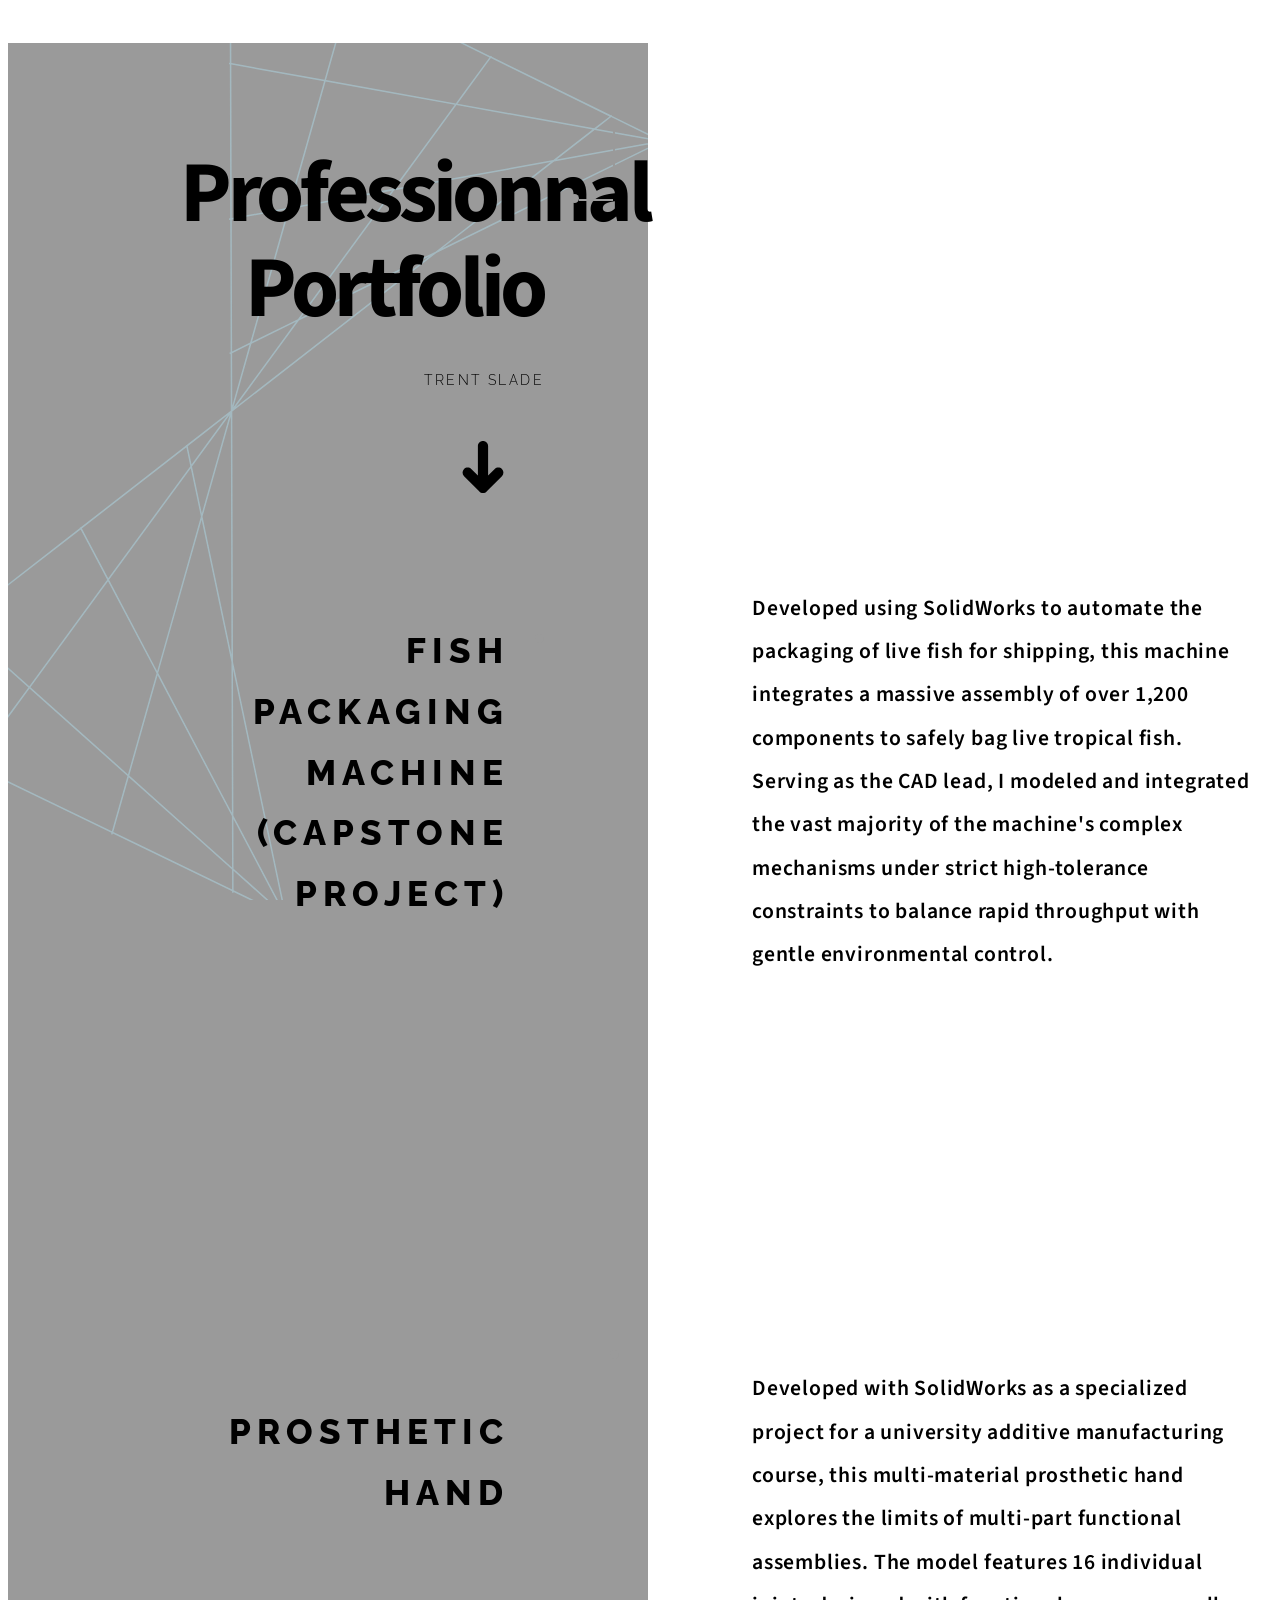
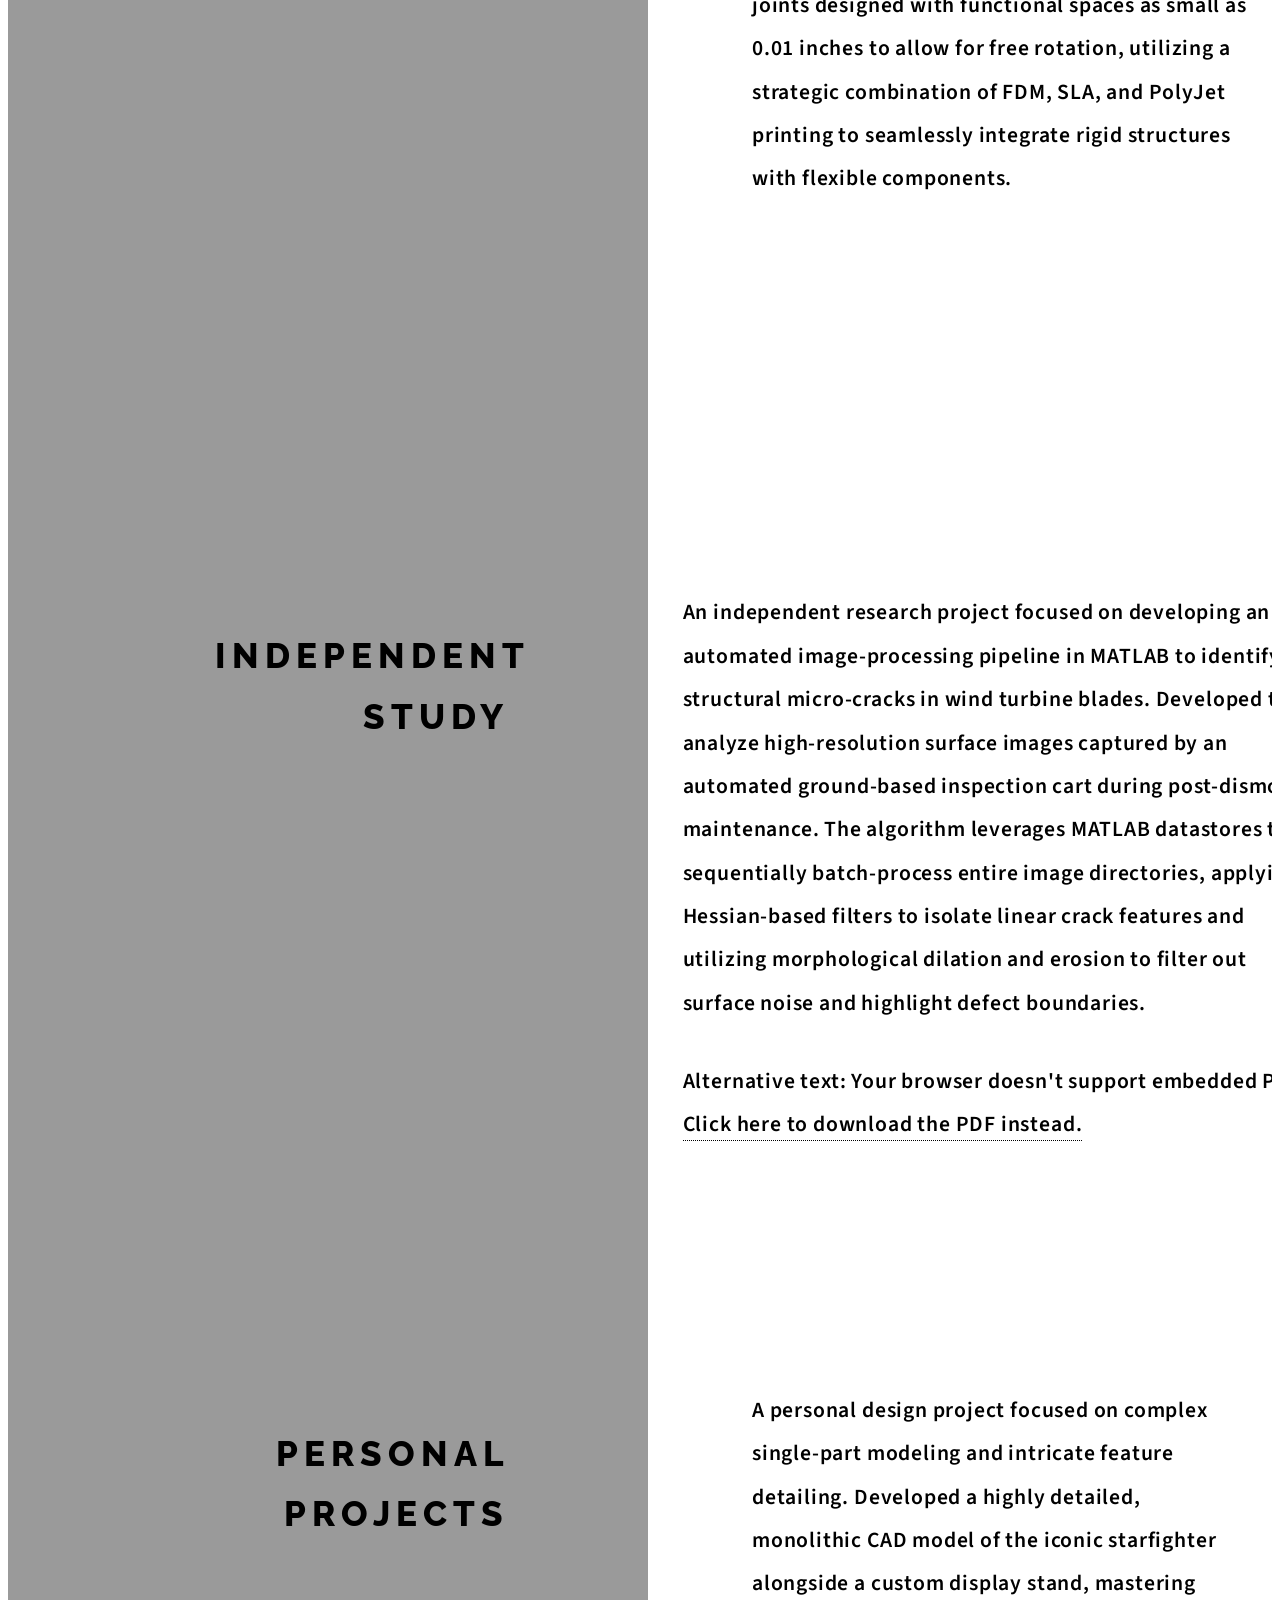
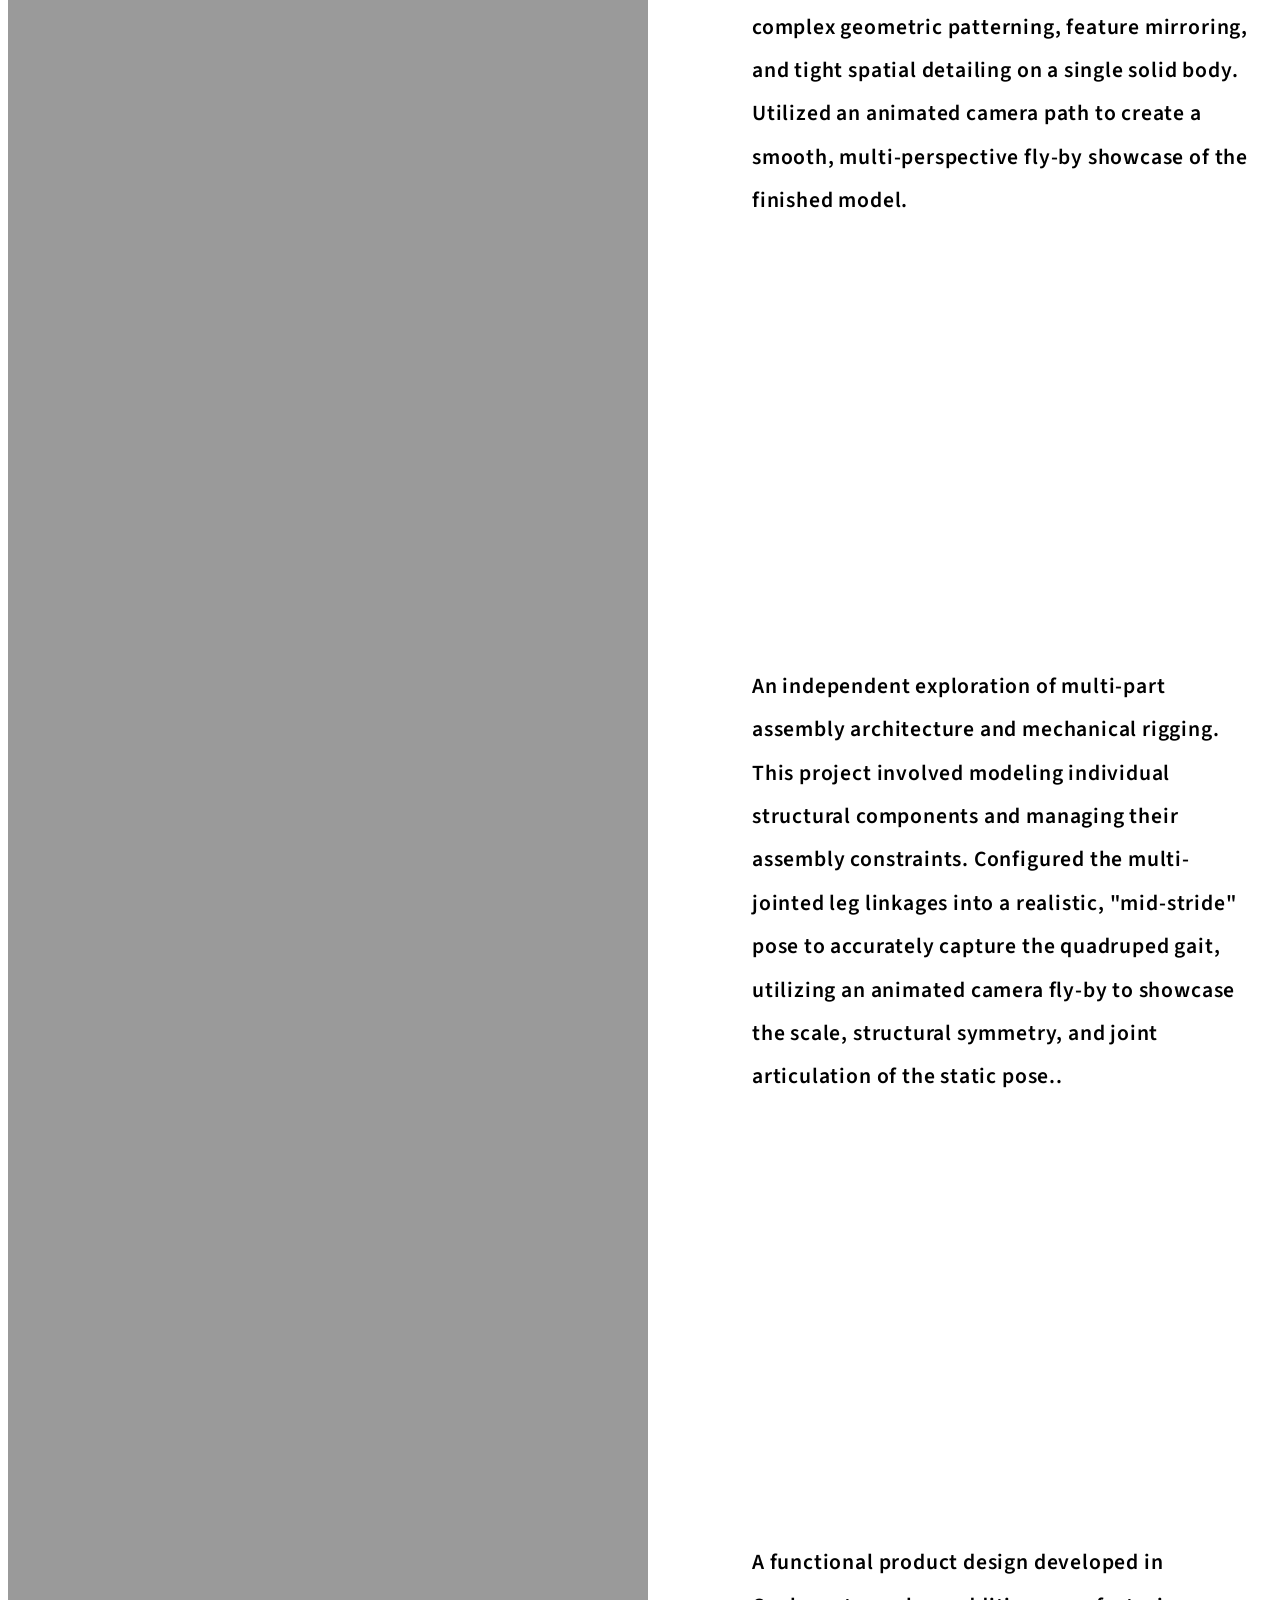
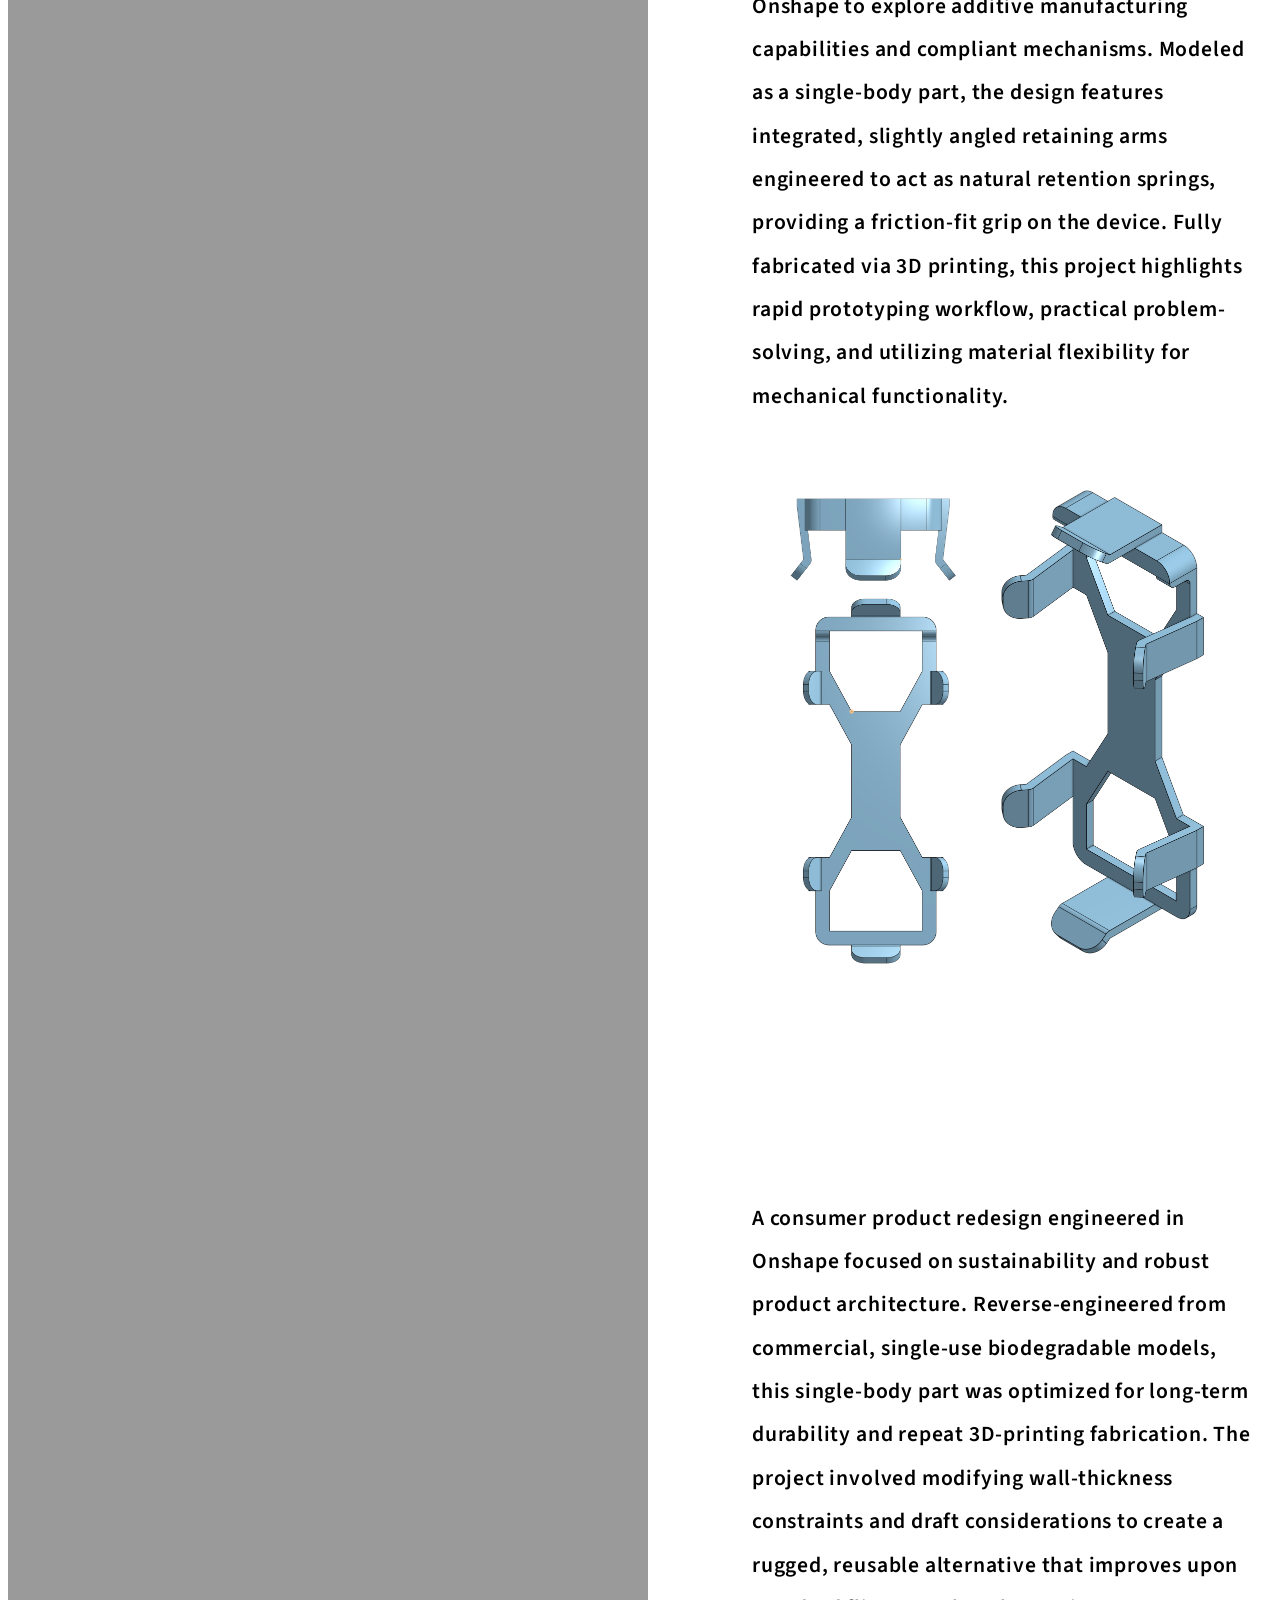
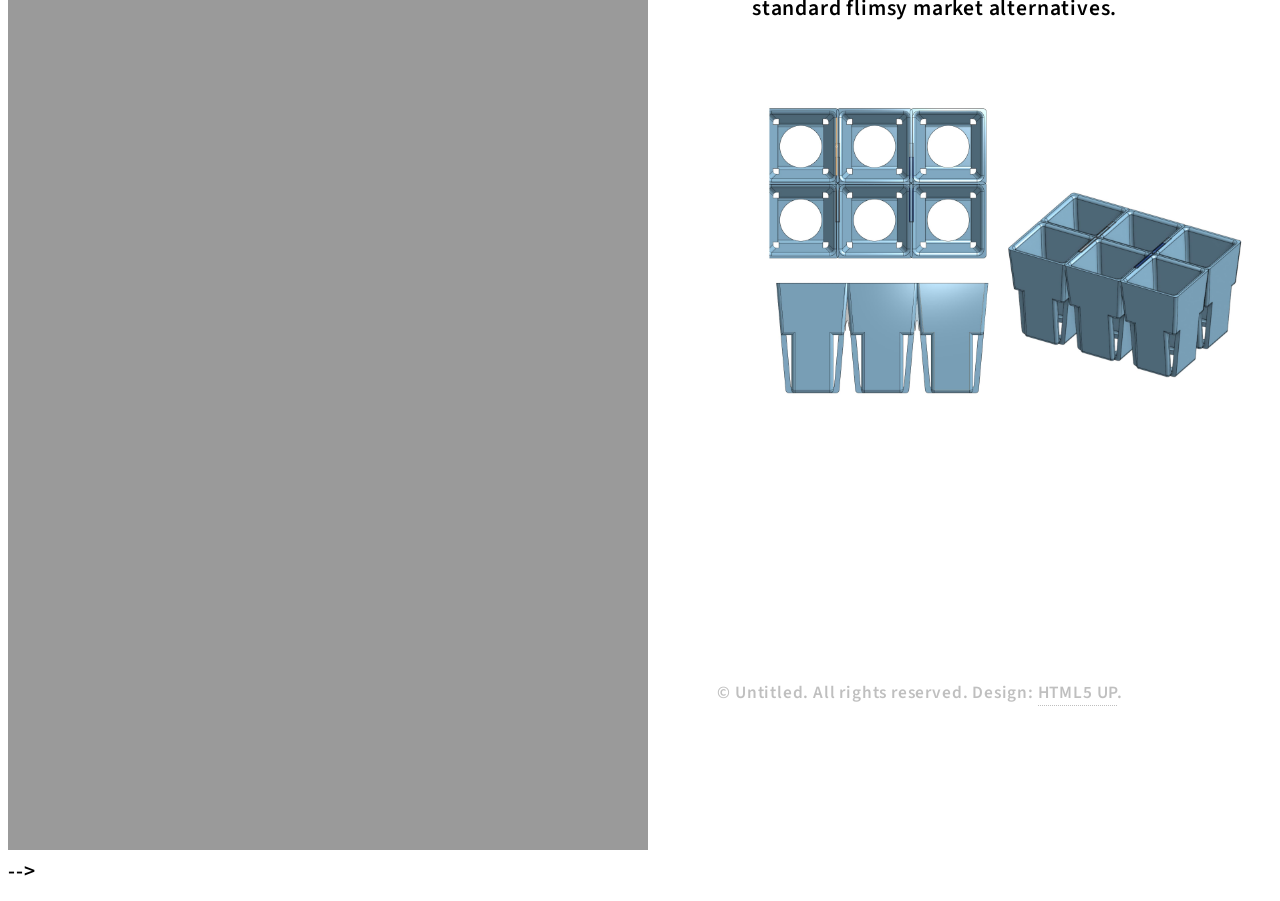
==== commit 55cb65d3: "Update index.html" ====
--- a/index.html
+++ b/index.html
@@ -73,7 +73,7 @@
            					<a href="images/CrackFinder_Auto.pdf">Click here to download the PDF instead.</a>
        						 </p>
     							</object>
-							<br><br>
+							<br><br><br><br>
 							</div>
 					</section>
 					
@@ -523,4 +523,4 @@
 			<script src="assets/js/main.js"></script>
 
 	</body>
-</html>+</html>
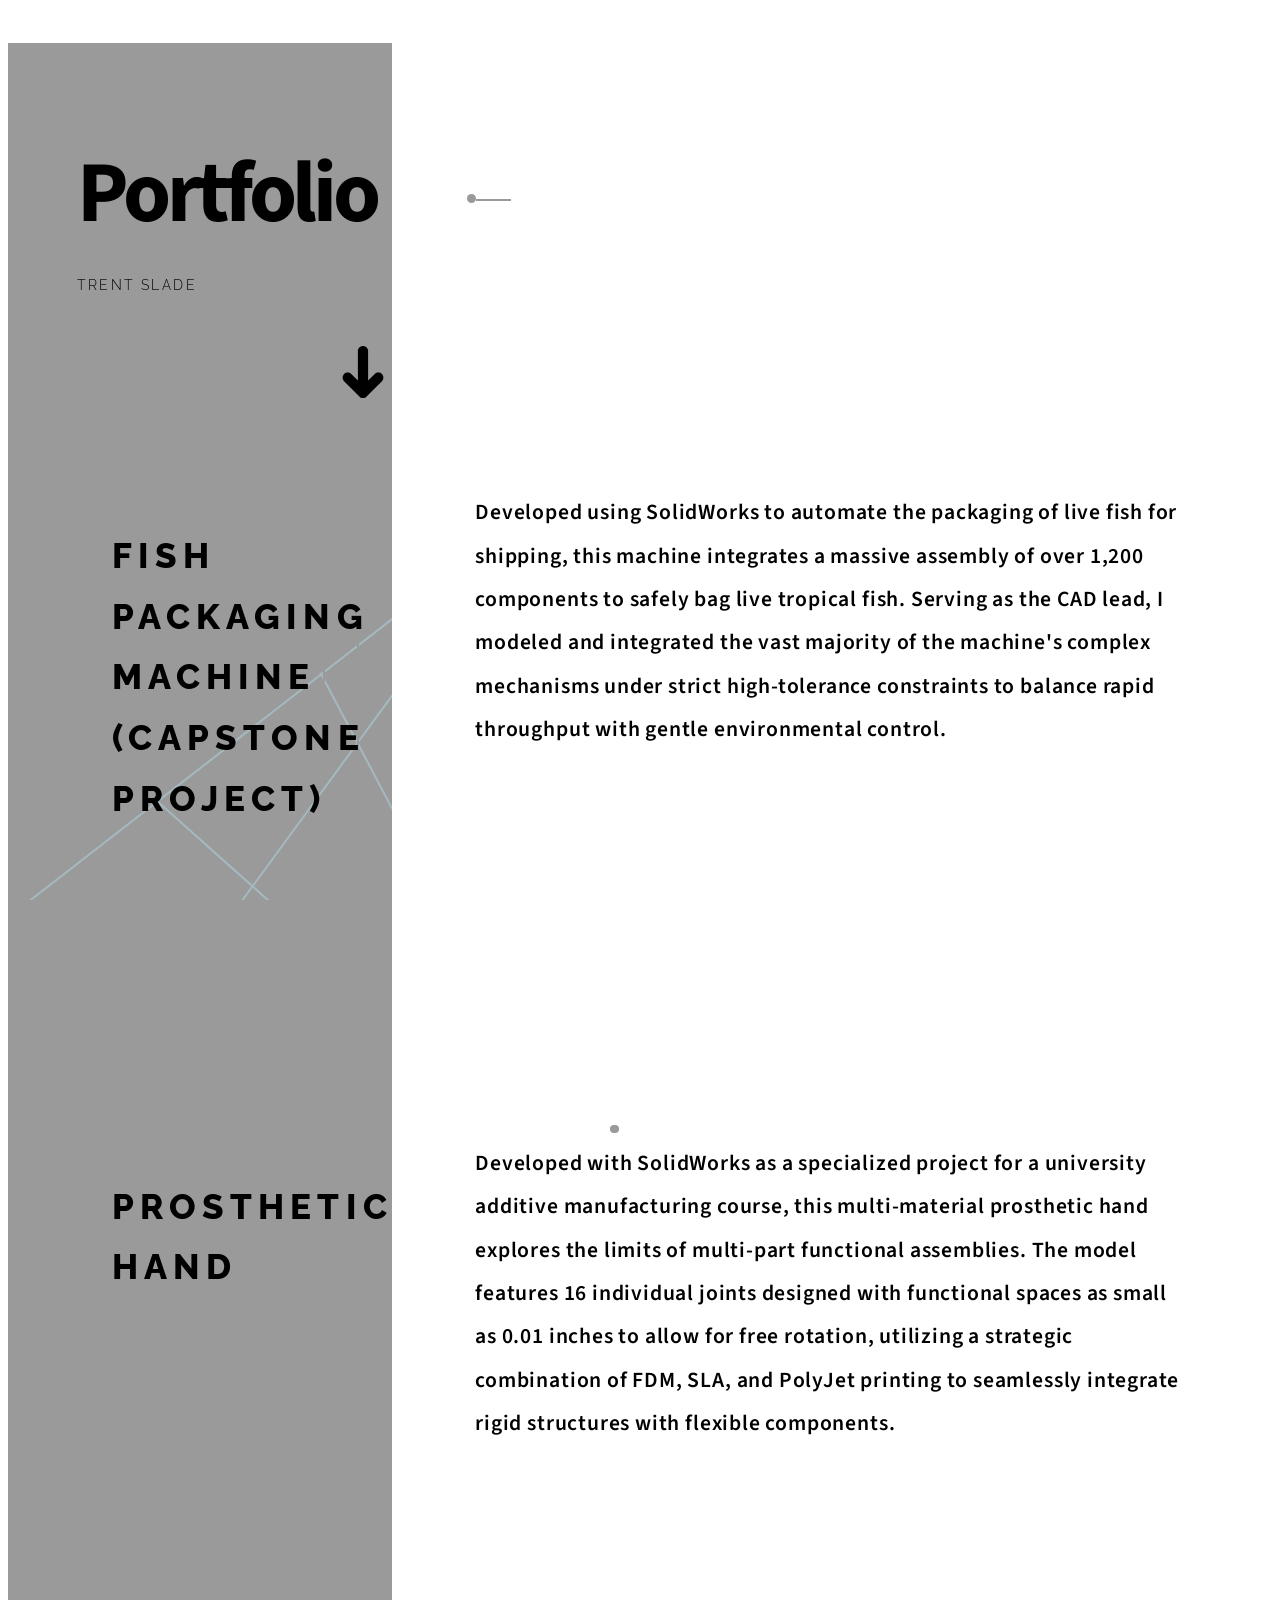
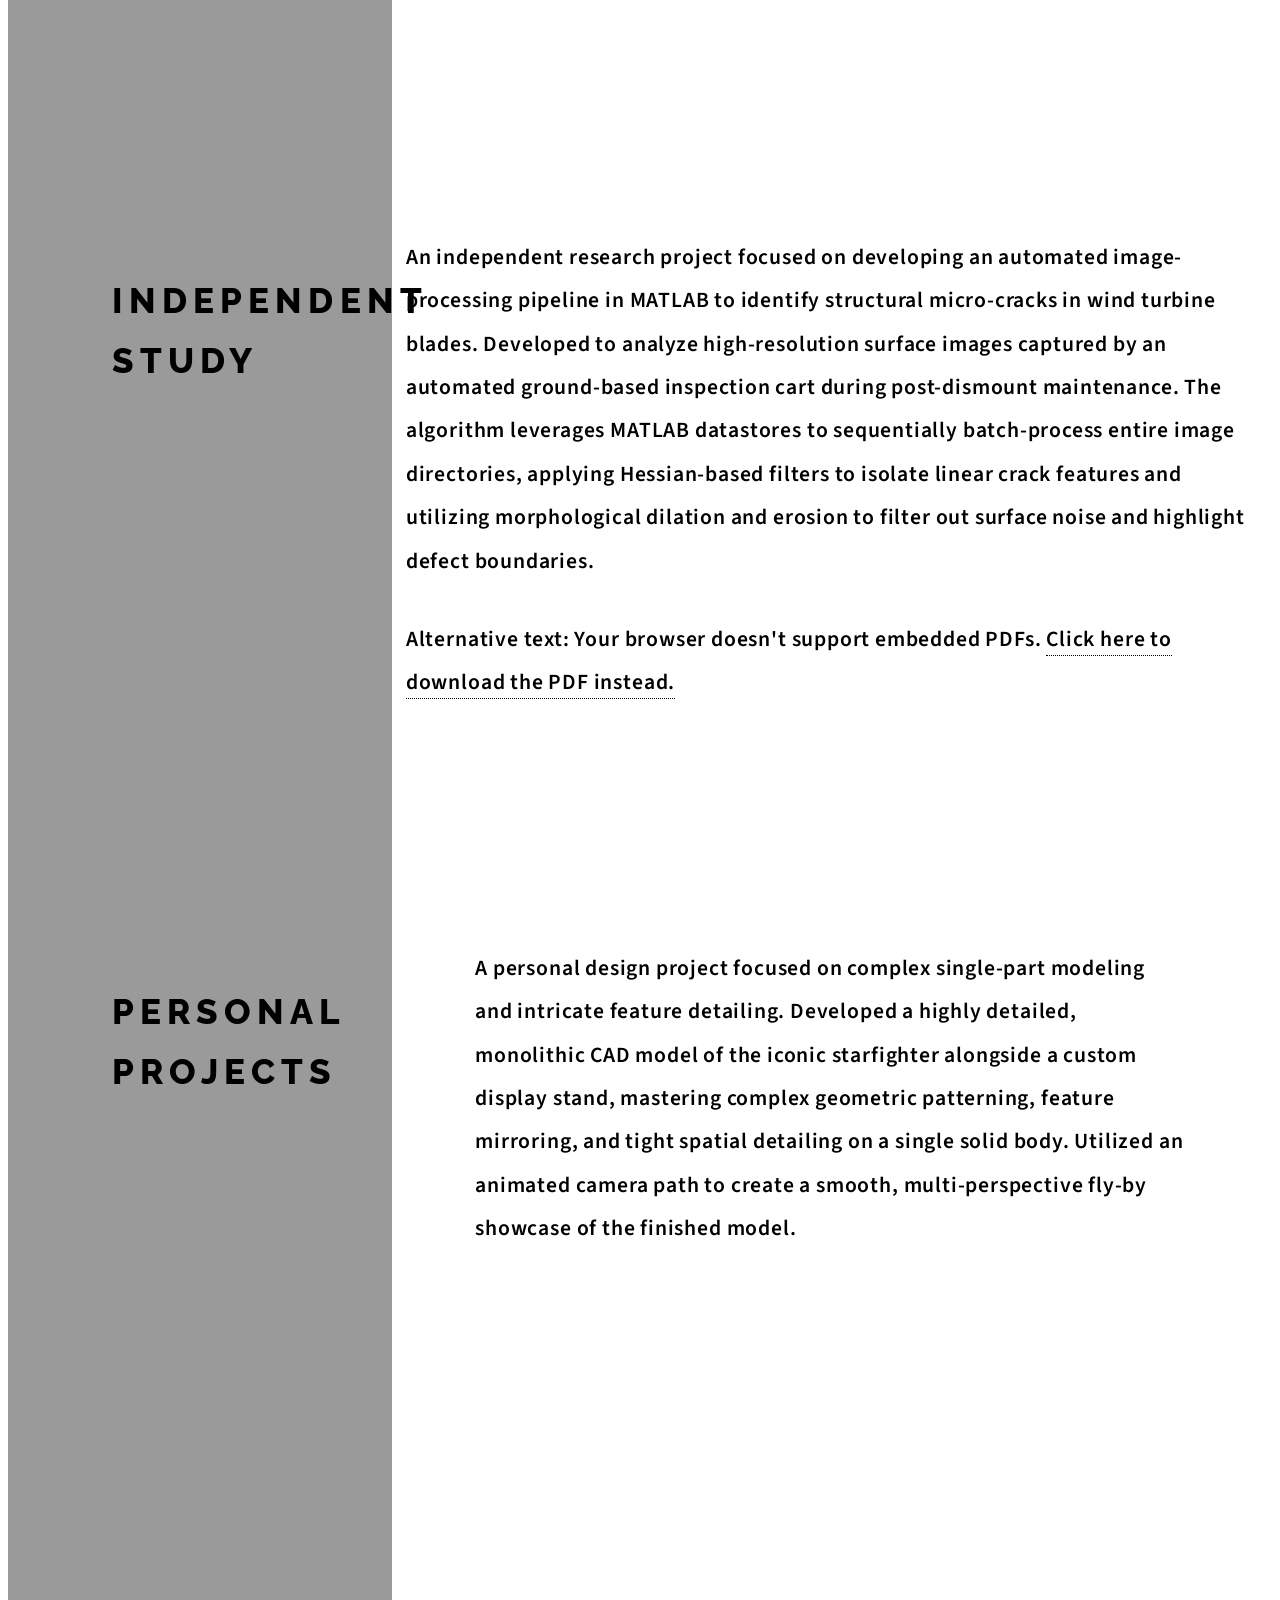
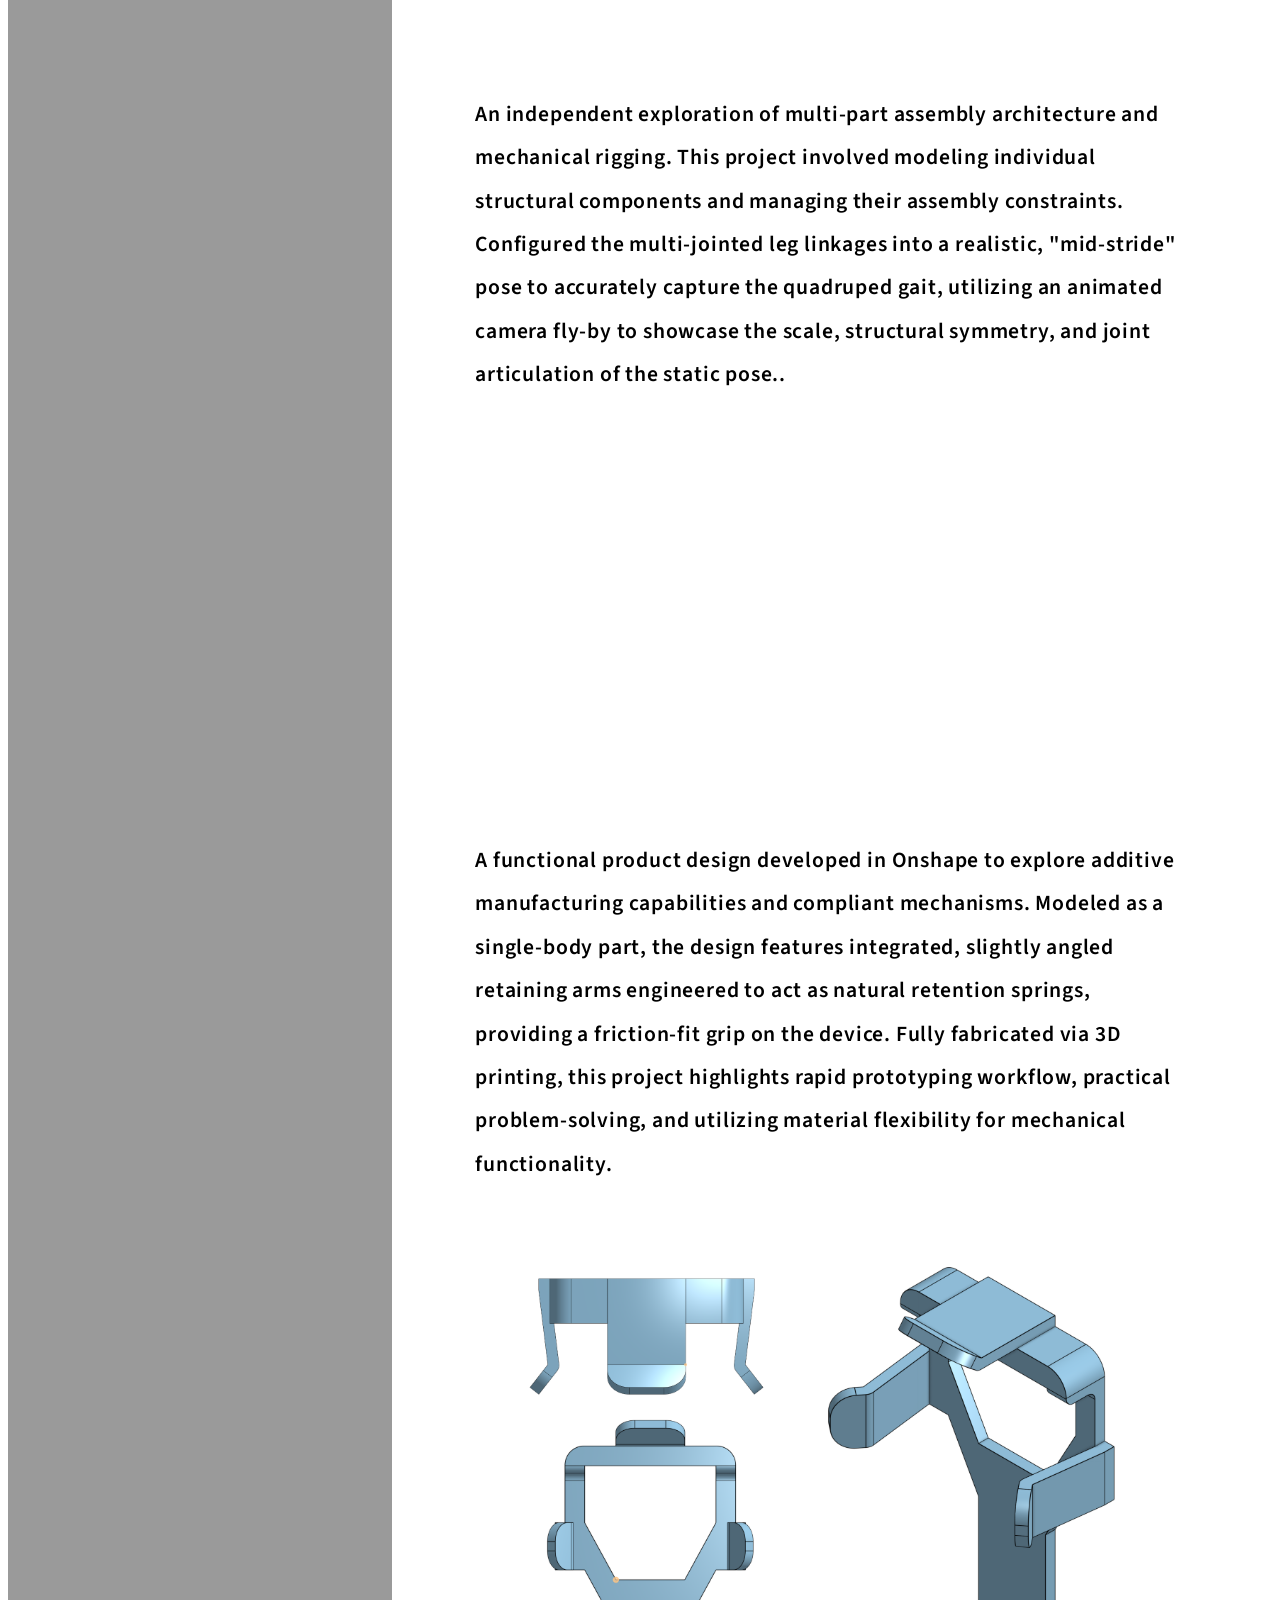
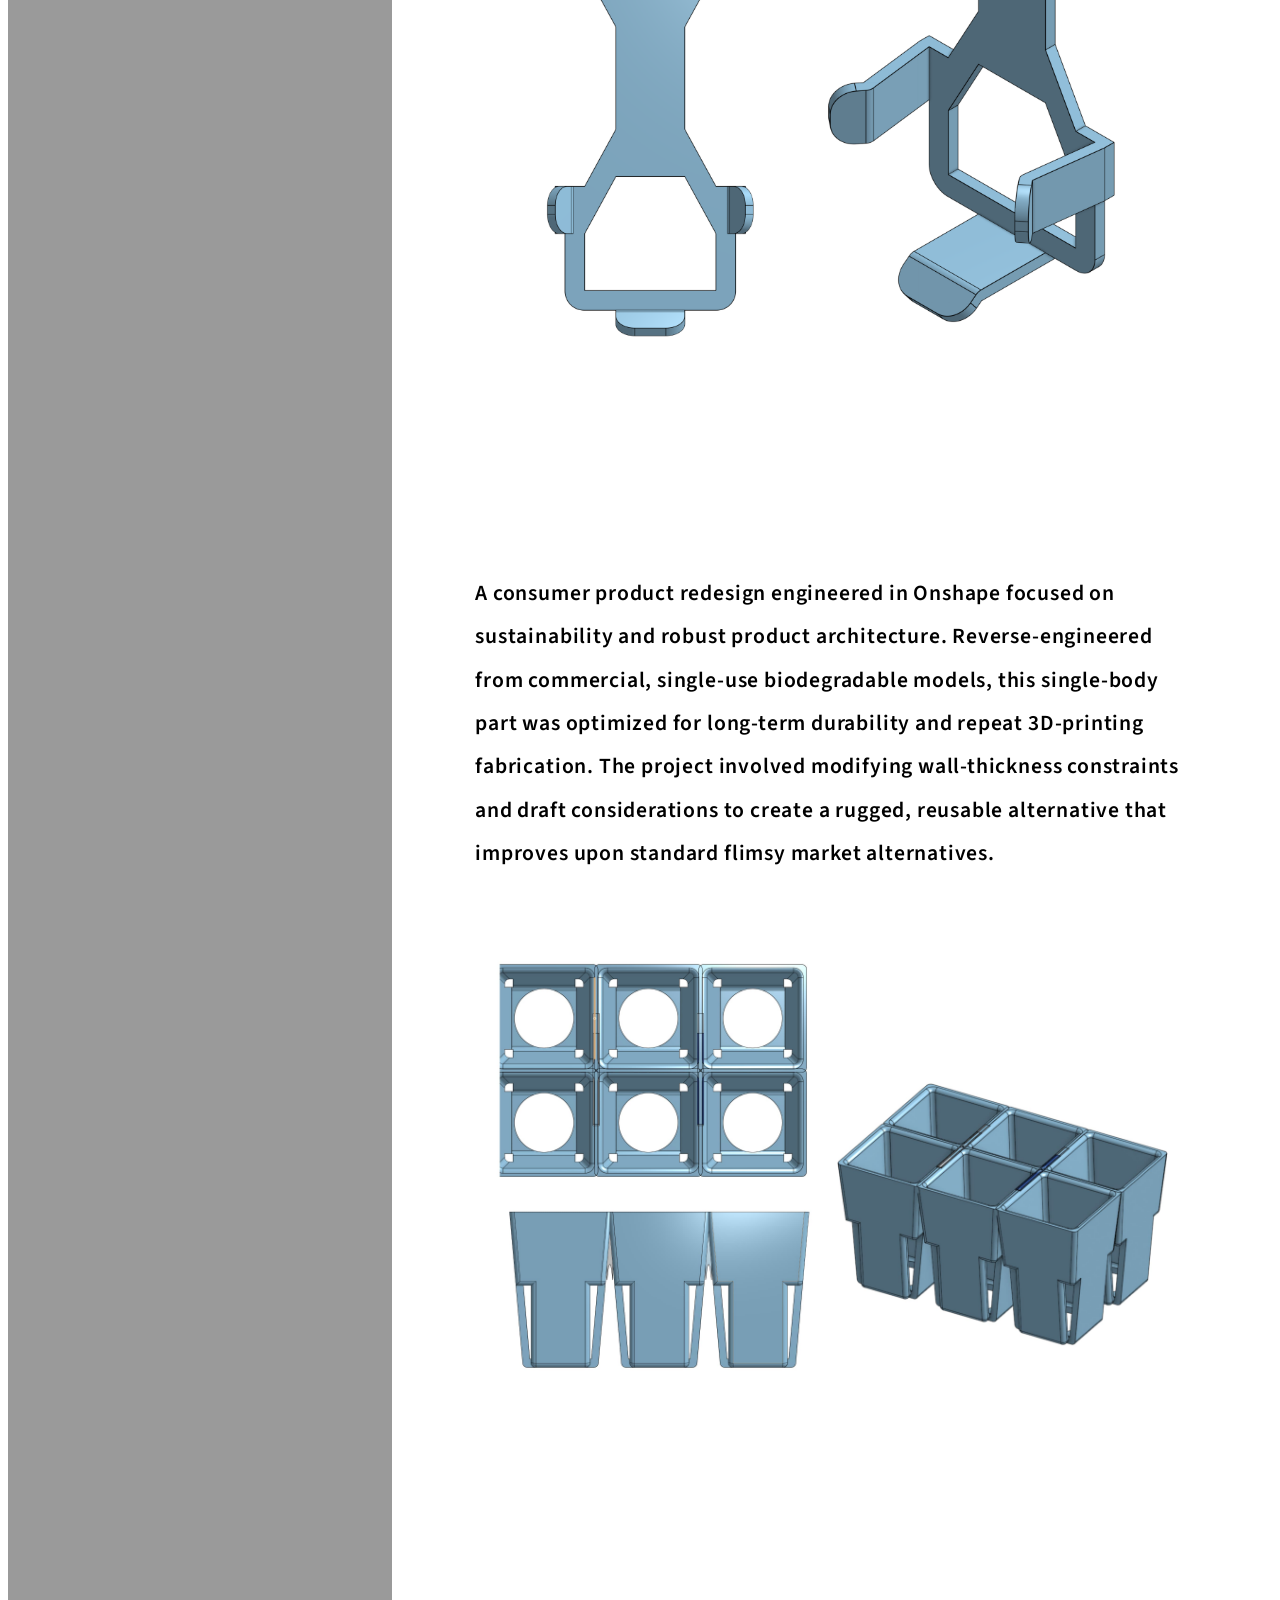
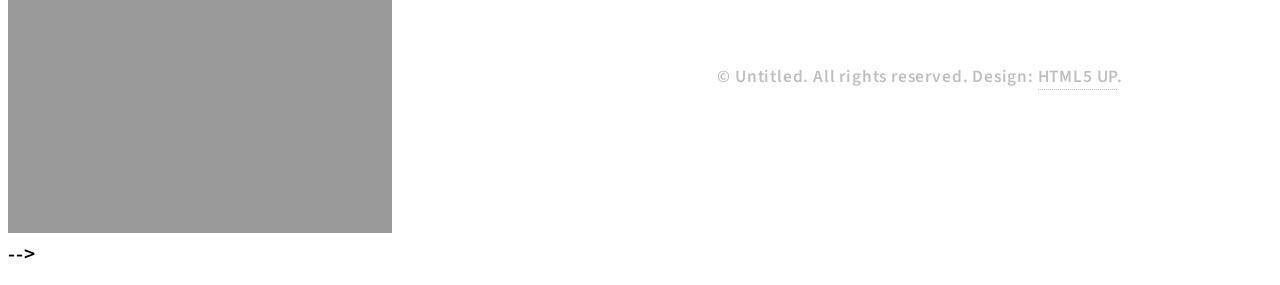
==== commit c72f556f: "Update index.html" ====
--- a/index.html
+++ b/index.html
@@ -21,7 +21,7 @@
 				<!-- Intro -->
 					<section class="intro">
 						<header>
-							<h1>Professionnal Portfolio</h1>
+							<h1>Portfolio</h1>
 							<p>Trent Slade</p>
 							<ul class="actions">
 								<li><a href="#first" class="arrow scrolly"><span class="label">Next</span></a></li>
--- a/assets/css/main.css
+++ b/assets/css/main.css
@@ -685,11 +685,11 @@
 				}
 
 				.row > .col-6-xlarge {
-					width: 50%;
+					width: 30%;
 				}
 
 				.row > .off-6-xlarge {
-					margin-left: 50%;
+					margin-left: 100%;
 				}
 
 				.row > .col-7-xlarge {
@@ -3225,23 +3225,23 @@
 			background-attachment: fixed;
 			background-color: #9a9a9a;
 			background-image: url("data:image/svg+xml;charset=utf8,%3Csvg xmlns='http://www.w3.org/2000/svg' viewBox='0 0 920 1750' x='0px' y='0px'%3E %3Cpath style='fill: rgba(173, 216, 230, 0.5)' d='M889.72,1137.55l-2.91-0.75l-364.39,282.94l-0.7-0.9l-0.51,0.11l-94.77-451.5l-32.51-15.75l-16.73-8.11l0,0.68 l-1.46,0l0-1.39l-1.89-0.92l-112.41-54.47l-0.29,1.03l-1.41-0.37l0.37-1.31l-34.14-16.54l-98.56-47.76l-0.59,0.81l-1.16-0.88 l0.42-0.57L11.43,766.33l-0.25,0.2l-0.9-1.15l102.87-79.98l0.08-0.1l0.02,0.02l116.68-90.72l-0.18-0.34l1.3-0.66l0.05,0.09 l100.5-78.14l-0.07-0.32l0.65-0.14l42.3-32.89l-0.15-54.54l-0.59,0.29l-0.64-1.31l1.23-0.6l-0.01-4.54l-0.33-122.47l-0.99,0.18 l-0.28-1.43l1.27-0.23l-0.4-147.49l-0.87-0.16l0.28-1.43l0.58,0.1l-0.35-127.48l-0.13-0.06l0.64-1.31L489.97,76.8l0.73,0.19 l-0.04,0.14l132.63,65.11l0.33-0.45l1.16,0.88l-0.16,0.22l114.21,56.07l0.45-0.35l0.72,0.93l47.89,23.51l2.76-1.36l0.56,4.61 l-3.32-1.63L571.52,330.88L375.95,482.93l0.66,239.95l51.12,243.57l222.53,107.83l236.23,60.93l2.27-1.77 M375.8,425.34l17.25-8.47 l36.13-127.75l-53.73,9.66L375.8,425.34z M551,241.05l38.19-52.2l-123.83-22.27l-34.13,120.68l98.99-17.81L551,241.05z M532.3,269.09l151.34-27.22l37.63-29.25l-130.48-23.47L532.3,269.09z M303.38,733.9l-2.36-4.48l-44.18-83.78L182.5,747.25 l40.78,36.46l52.69,47.11L303.38,733.9z M277.18,831.91l56.95,50.93L375.69,920l-0.13-49.23l-71.19-135L277.18,831.91z M303.96,731.86l41.93-148.25l-9.74-46.39L257.8,644.33L303.96,731.86z M304.94,733.73l9.55,18.12l61.05,115.78l-0.39-144.6 l-16.9-80.53l-11.71-55.81L304.94,733.73z M375.21,211.79l0.23,85.51l54.17-9.74l34.29-121.23l-88.87-15.98L375.21,211.79z M430.78,288.83l-17.88,63.21L394.81,416l44.01-21.6l90.15-123.23L430.78,288.83z M287.76,898.62l87.99,42.64l-0.05-19.29 l-91.37-81.71l-7.59-6.78l-14.88,52.59L287.76,898.62z M174.26,843.62l86.26,41.8l15-53.03l-93.89-83.95l-53.34,72.91L174.26,843.62 z M113.18,687.22L12.71,765.33l55.69,26.99l58.56,28.38l53.58-73.24l-34.83-31.14L113.18,687.22z M230.62,595.92l-116.27,90.4 l63.02,56.36l4.03,3.61l74.67-102.08l-7.47-14.17L230.62,595.92z M331.94,517.15l-100.15,77.86l25.25,47.88l78.71-107.59l-1.71-8.14 L331.94,517.15z M333.22,516.15l2.02,9.64l1.66,7.92l34.65-47.37L333.22,516.15z M337.31,535.63l9.43,44.95l26.67-94.3 L337.31,535.63z M347.39,583.66l27.74,132.16l-0.62-228.04L347.39,583.66z M374.7,21.83l0.35,127.02l89.27,16.06l24.61-87 L374.7,21.83z M490.25,78.56l-22.26,78.7l-2.24,7.91l124.39,22.37l10.23-13.99l22.04-30.12L490.25,78.56z M623.74,144.09 l-12.29,16.8l-19.71,26.95l131.07,23.58l14.73-11.45L623.74,144.09z M739,200.67l-13.3,10.34l-0.96,0.74l58.14,10.46L739,200.67z M723.19,212.96l-25.33,19.69l-11.14,8.66l97.03-17.45L723.19,212.96z M782.89,225.5l-98.64,17.74l-107.06,83.23L782.89,225.5z M631.68,282.26l49.48-38.47l-150.1,27l-89.41,122.22l129.1-63.37L631.68,282.26z M565.06,334.05l-125.28,61.5l-45.94,62.8 l-14.96,20.44L565.06,334.05z M425.31,412.87l11.65-15.93l-42.69,20.96l-13.66,48.3l-3.58,12.67L425.31,412.87z M392.51,418.76 l-16.71,8.2l0.01,4.72l0.12,45.68L392.51,418.76z M377.21,941.96l21.37,10.36l24.14,11.7l-45.56-40.74L377.21,941.96z M377.15,921.31l34.83,31.15l12.57,11.24l-47.53-90.14L377.15,921.31z M376.63,730.07l0.38,140.33l48.29,91.59L376.63,730.07z M806.29,1197.48l75.8-58.86l-28.56,11.47l-25.6,10.28l14.96,7.25l-0.64,1.31l-16.16-7.83l-124.76,50.1l40.56,36.27L806.29,1197.48z M522.43,1146.18l58.88,111.66l52.71-21.17l64.61-25.95l-75.11-67.17L522.43,1146.18z M621.92,1142.14l-115.78-103.53l-46.8-12.07 l62.33,118.2l7.06-0.18L621.92,1142.14z M700.14,1210.12l124.19-49.87l-42.89-20.78l-155.8,4.04L700.14,1210.12z M679.7,1295.77 l61.03-47.39l-40.9-36.57l-117.85,47.32l42.09,79.82L679.7,1295.77z M522.48,1417.85l1.83-1.42l98.6-76.56l-42.28-80.19 l-84.25,33.83L522.48,1417.85z M496.08,1292.06l83.87-33.68l-59.14-112.16l-55.04,1.43L496.08,1292.06z M465.46,1146.2l54.58-1.42 l-62.61-118.74l-18.03-4.65l0.36-1.41l16.74,4.32l-27.63-52.4L465.46,1146.2z M458.42,1024.79l45.35,11.7l-74.14-66.29 L458.42,1024.79z M431.46,969.87l75.38,67.41l136.26,35.15L431.46,969.87z M649.76,1075.65l-140.54-36.25l114.83,102.68l154.53-4.01 L649.76,1075.65z M656.92,1077.5l124.84,60.5l51.97-1.35l47.7-1.24L656.92,1077.5z M784.62,1139.38l41.54,20.13l56.45-22.67 L784.62,1139.38z'/%3E %3C/svg%3E");
-			background-position: -50% 10%;
+			background-position: center 10%;
 			background-repeat: repeat-y;
-			background-size: 75% auto;
+			background-size: 100% auto;
 			content: '';
 			display: block;
 			height: 100%;
 			left: 0;
 			position: absolute;
 			top: 0;
-			width: 50vw;
+			width: 30vw;
 			z-index: -1;
 		}
 
 		#wrapper section {
 			display: grid;
 			grid-template-areas: "header content" "footer content";
-			grid-template-columns: 50vw 50vw;
+			grid-template-columns: 30vw 70vw;
 			grid-template-rows: 1fr;
 		}
 
@@ -3252,7 +3252,7 @@
 			#wrapper section > header {
 				grid-area: header;
 				justify-self: end;
-				text-align: right;
+				text-align: left;
 			}
 
 				#wrapper section > header h2 {
@@ -3275,6 +3275,8 @@
 				grid-area: content;
 				max-width: 60rem;
 				position: relative;
+				padding-left: 2rem
+    			padding-right: 2rem
 			}
 
 			#wrapper section > footer {
@@ -3398,8 +3400,8 @@
 		}
 
 			#wrapper section > header {
-				padding: 0 10rem 0 5rem;
-				width: 35rem;
+				padding: 0 3rem 0 2rem;
+				width: 100%;
 			}
 
 			#wrapper section > .content {
@@ -3412,7 +3414,7 @@
 
 		#wrapper > section > header:before {
 			height: calc(100% + 10rem);
-			left: calc(50vw - 5rem);
+			left: calc(30vw - 5rem);
 		}
 
 		#wrapper > section > header h1:before, #wrapper > section > header h2:before {
@@ -3425,7 +3427,7 @@
 		}
 
 		#wrapper > section > .content > section {
-			left: calc(-50vw - 5rem);
+			left: calc(-30vw - 5rem);
 		}
 
 			#wrapper > section > .content > section > header {
@@ -3433,11 +3435,11 @@
 			}
 
 		#wrapper > section.intro > header > * {
-			width: 20rem;
+			width: 100%;
 		}
 
 		#wrapper > section.intro > header:before {
-			margin-left: calc(50vw - 10rem);
+			margin-left: calc(30vw - 10rem);
 		}
 
 		@media screen and (max-width: 1152px) {
@@ -3468,11 +3470,12 @@
 
 				#wrapper section {
 					margin: 2rem 2rem 2rem 2rem ;
+					grid-template-columns: 30% 70%;
 				}
 
 					#wrapper section > header {
-						padding: 0 8rem 0 4rem;
-						width: 33rem;
+						padding: 0 4rem 0 2rem;
+						width: 100%;
 					}
 
 					#wrapper section > .content {
@@ -3485,7 +3488,7 @@
 
 				#wrapper > section > header:before {
 					height: calc(100% + 8rem);
-					left: calc(50vw - 4rem);
+					left: calc(30vw - 4rem);
 				}
 
 				#wrapper > section > header h1:before, #wrapper > section > header h2:before {
@@ -3498,7 +3501,7 @@
 				}
 
 				#wrapper > section > .content > section {
-					left: calc(-50vw - 4rem);
+					left: calc(-30vw - 4rem);
 				}
 
 					#wrapper > section > .content > section > header {
@@ -3510,7 +3513,7 @@
 				}
 
 				#wrapper > section.intro > header:before {
-					margin-left: calc(50vw - 8rem);
+					margin-left: calc(30vw - 8rem);
 				}
 
 		}
@@ -3557,7 +3560,7 @@
 
 					#wrapper section > header {
 						justify-self: start;
-						padding: 0;
+						padding: 2rem 2rem 0 2rem;
 						text-align: left;
 						width: 100%;
 					}
@@ -3567,7 +3570,7 @@
 						}
 
 					#wrapper section > .content {
-						padding: 0;
+						padding: 2rem;
 						width: 100%;
 						overflow-x: hidden;
 					}
@@ -3784,6 +3787,7 @@
 		background-position: 50% -3%;
 		background-repeat: repeat-y;
 		background-size: 150% auto;
+		width: 30vw;
 	}
 
 	body.is-mobile #wrapper > section > header {
@@ -3879,4 +3883,4 @@
 			padding: 4rem;
 		}
 
-	}+	}
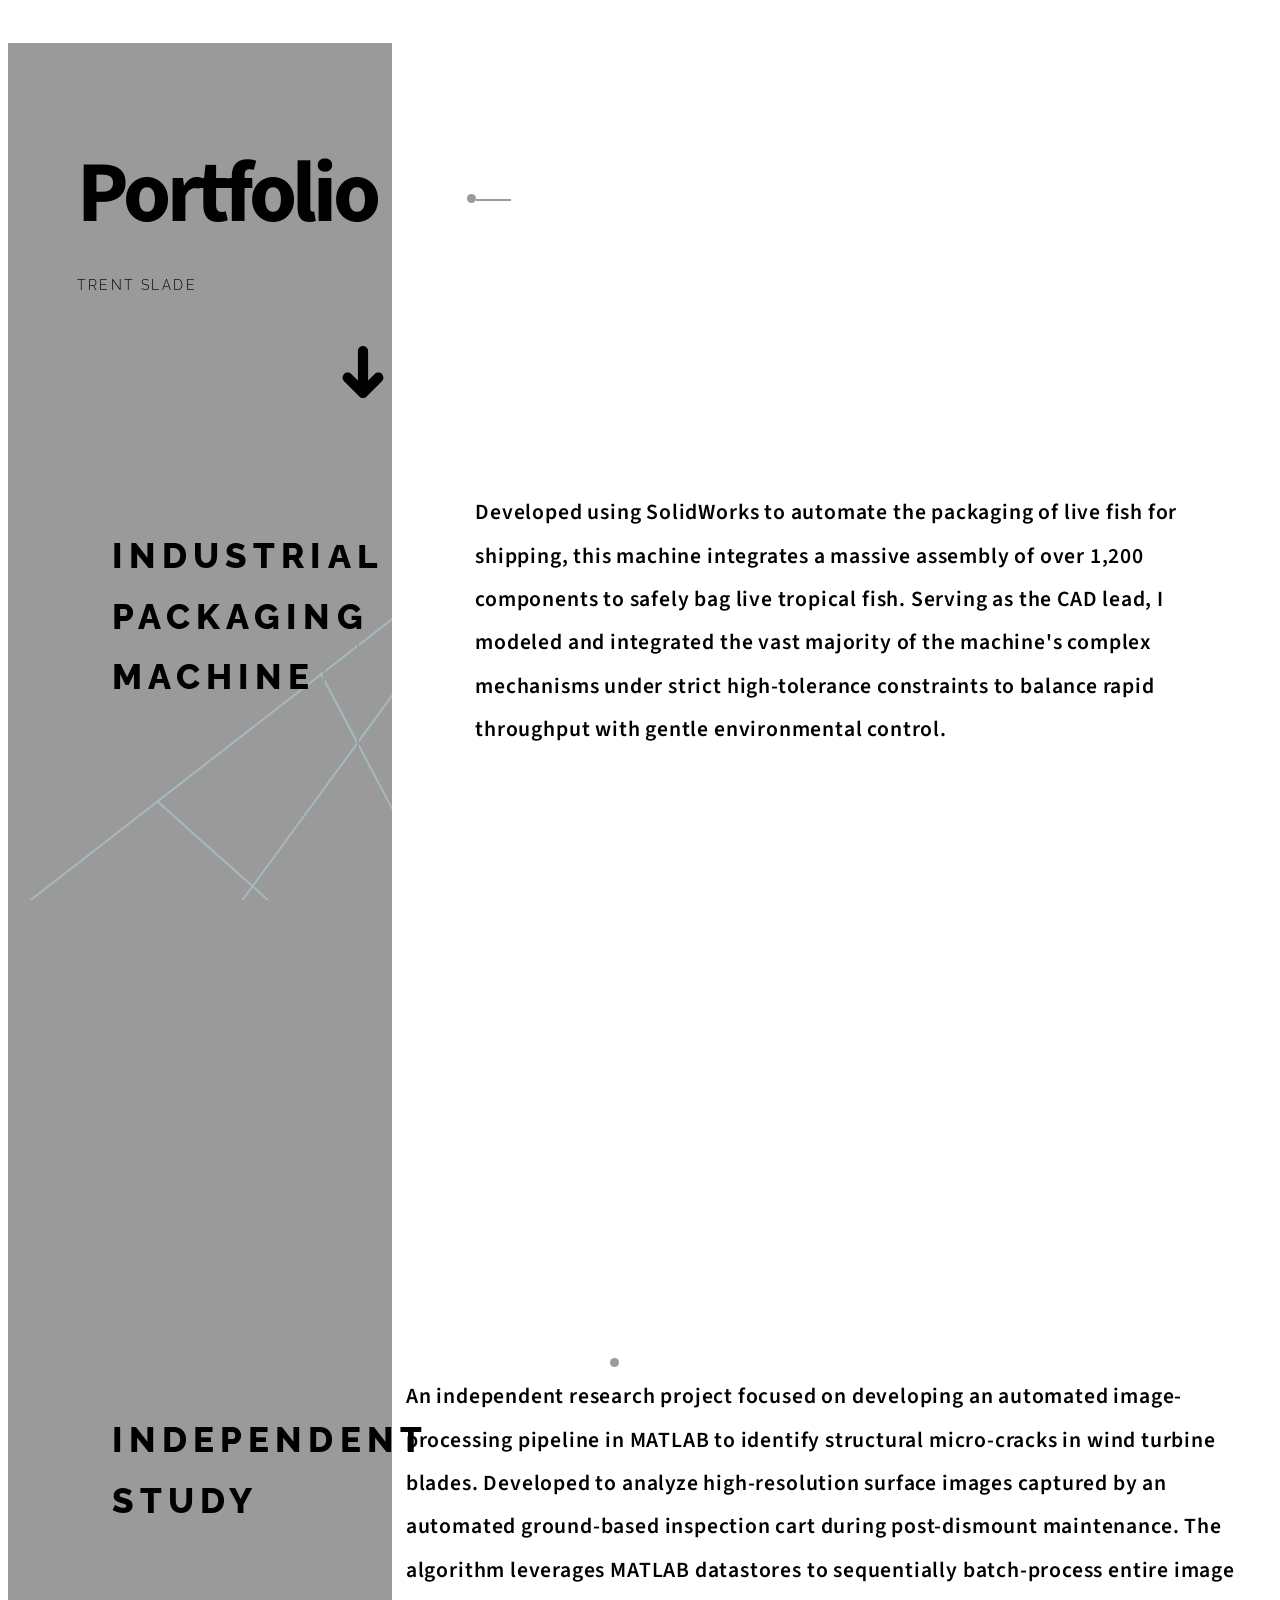
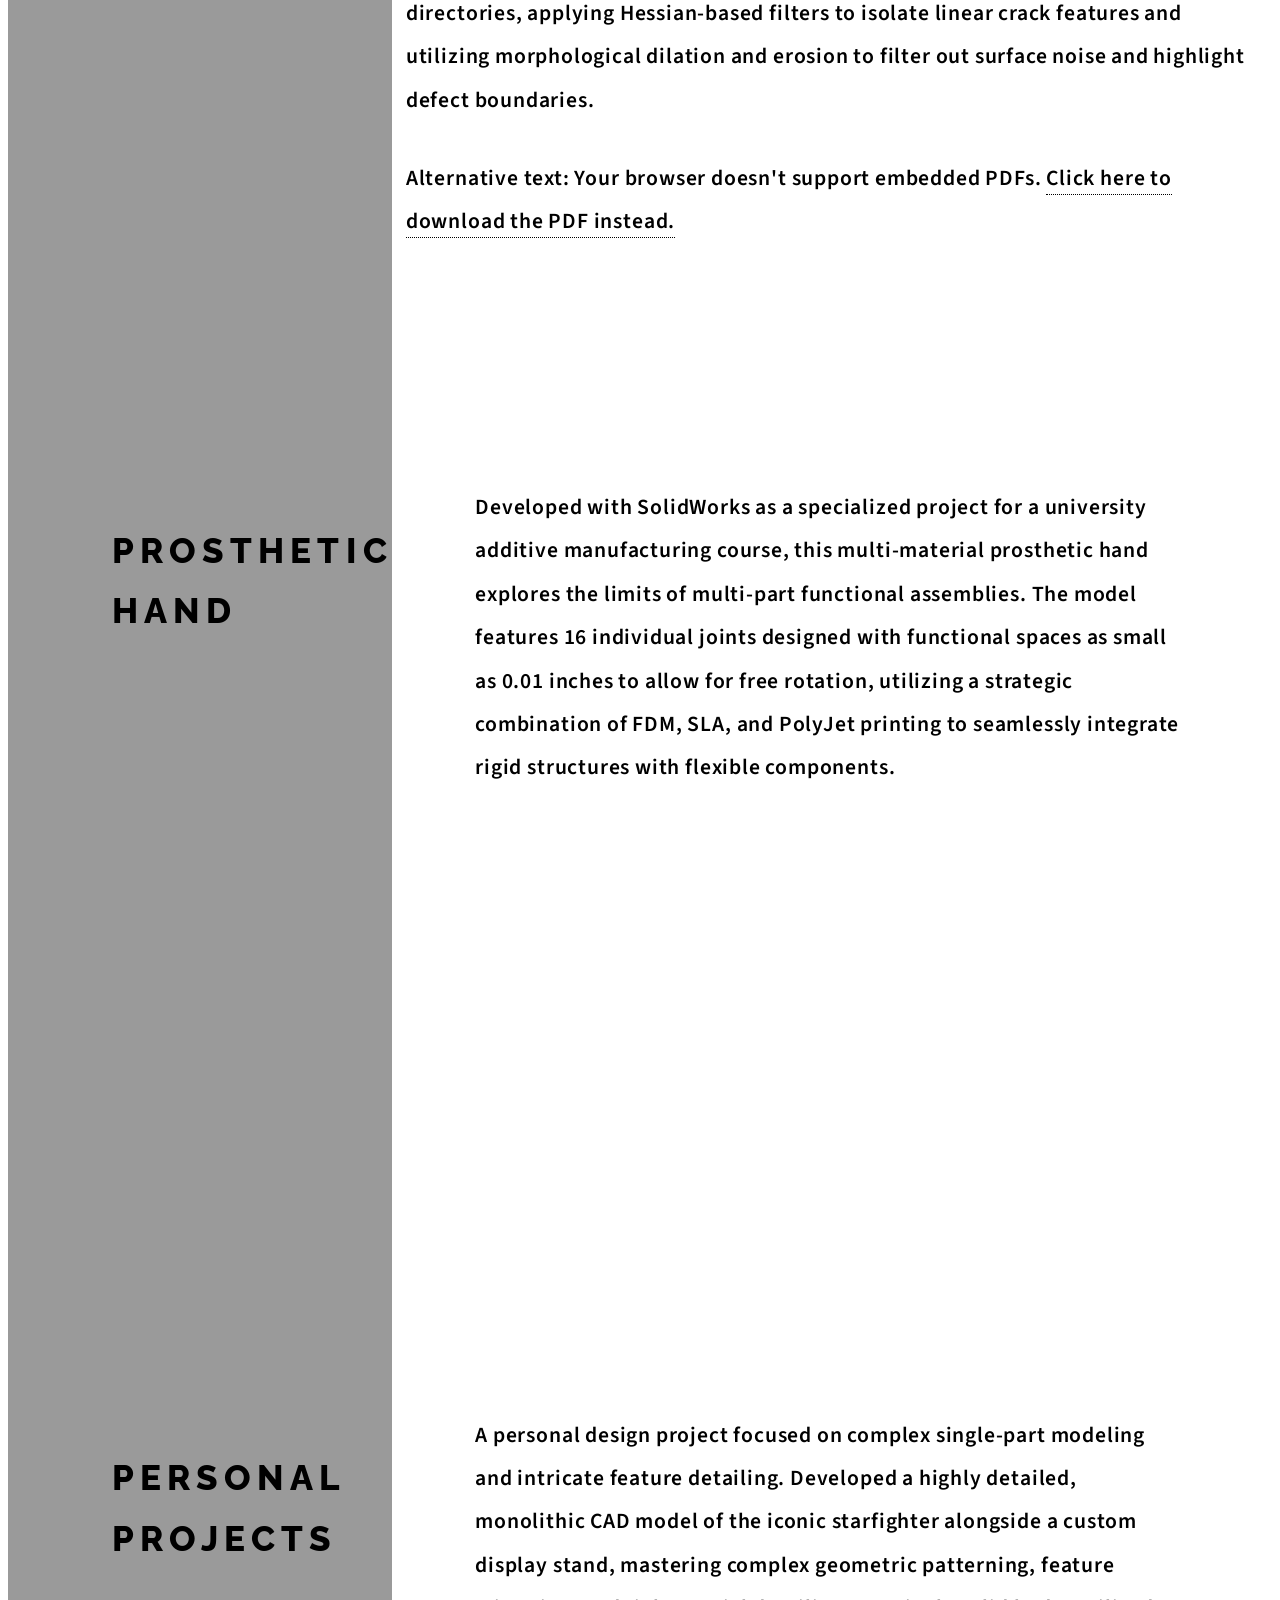
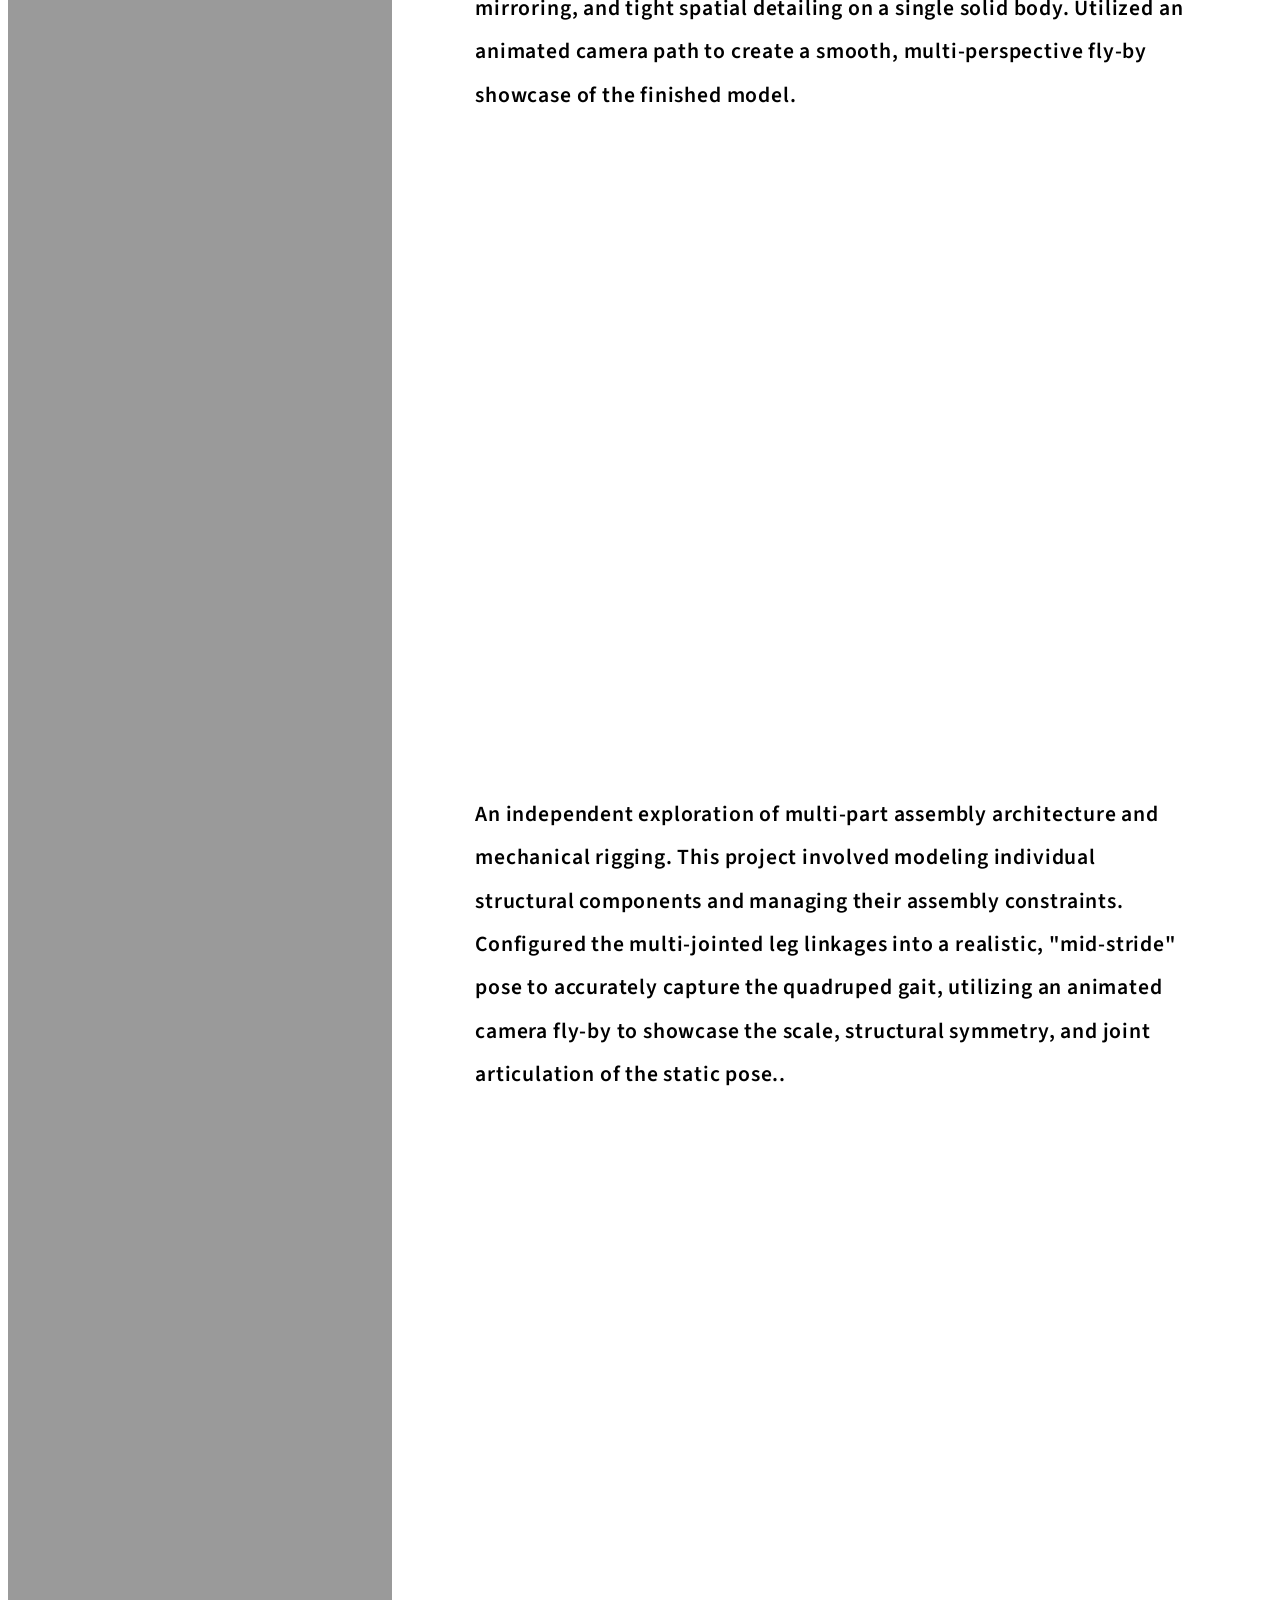
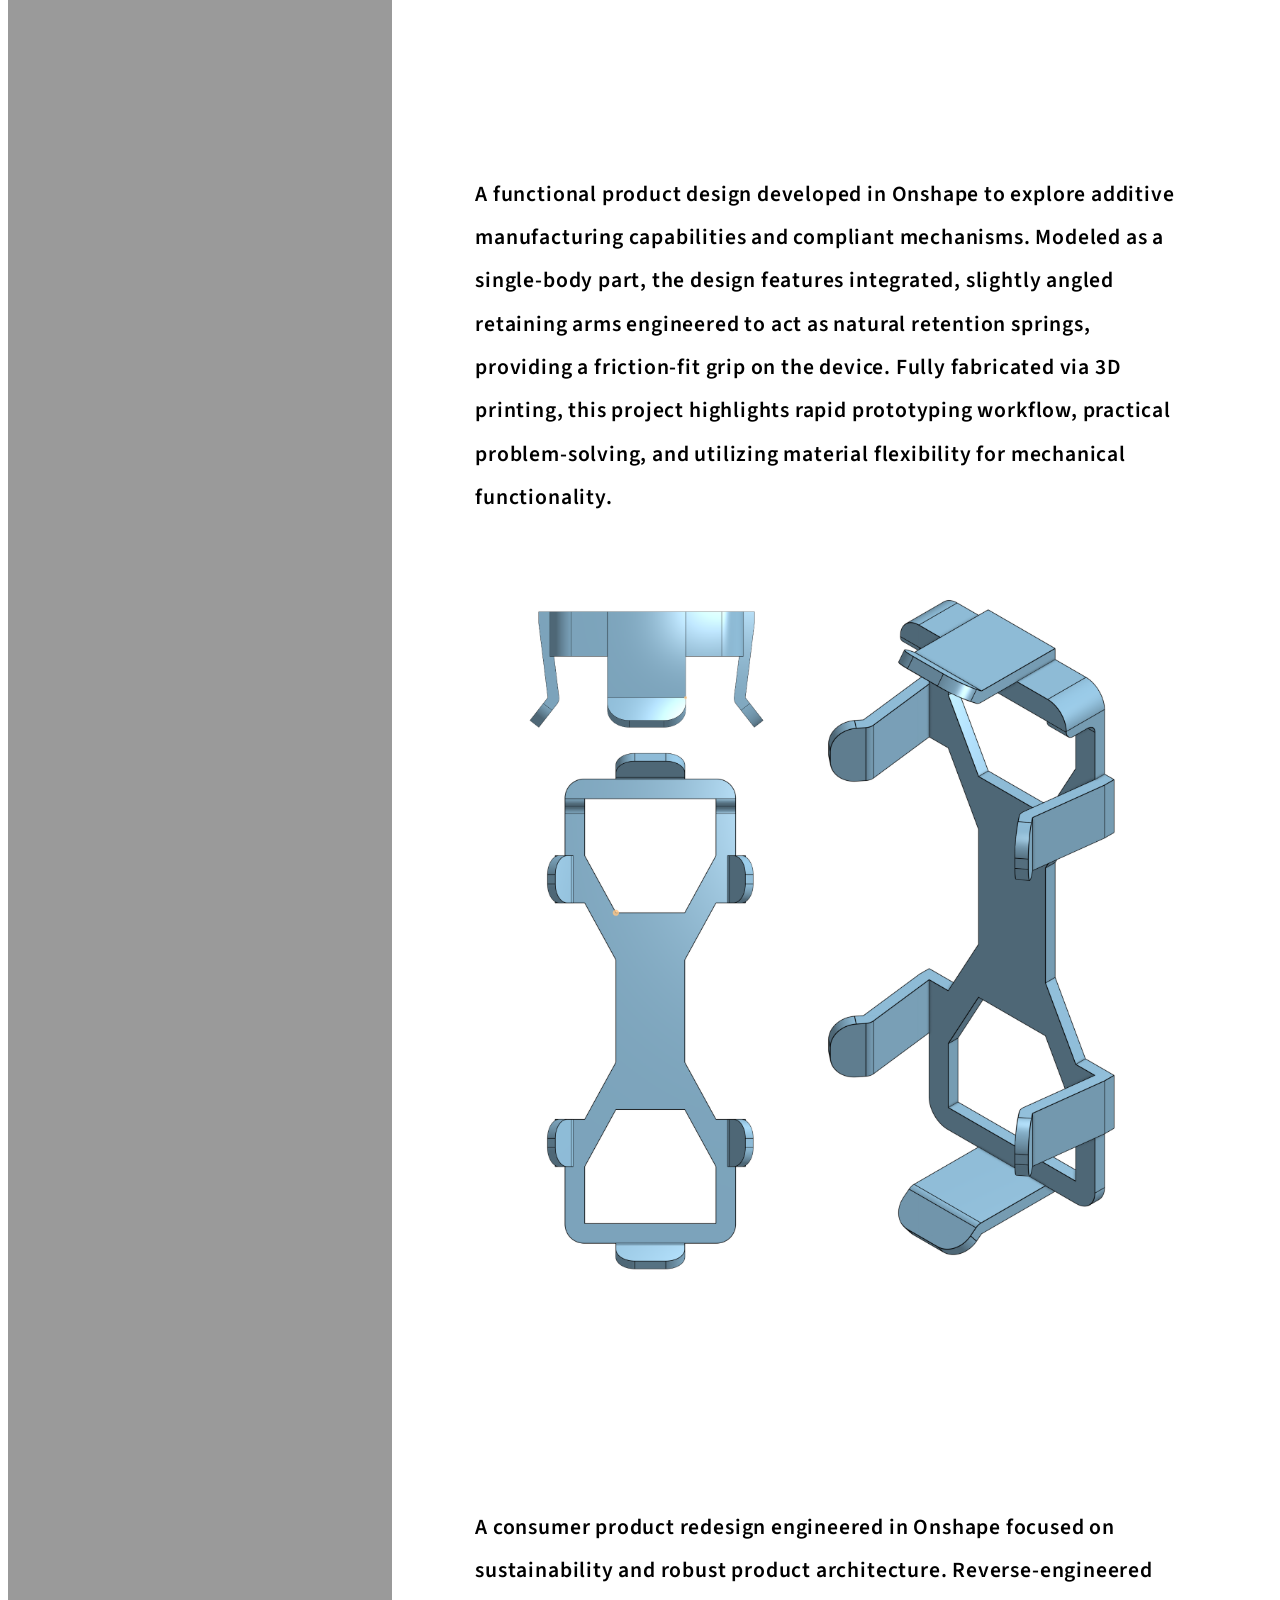
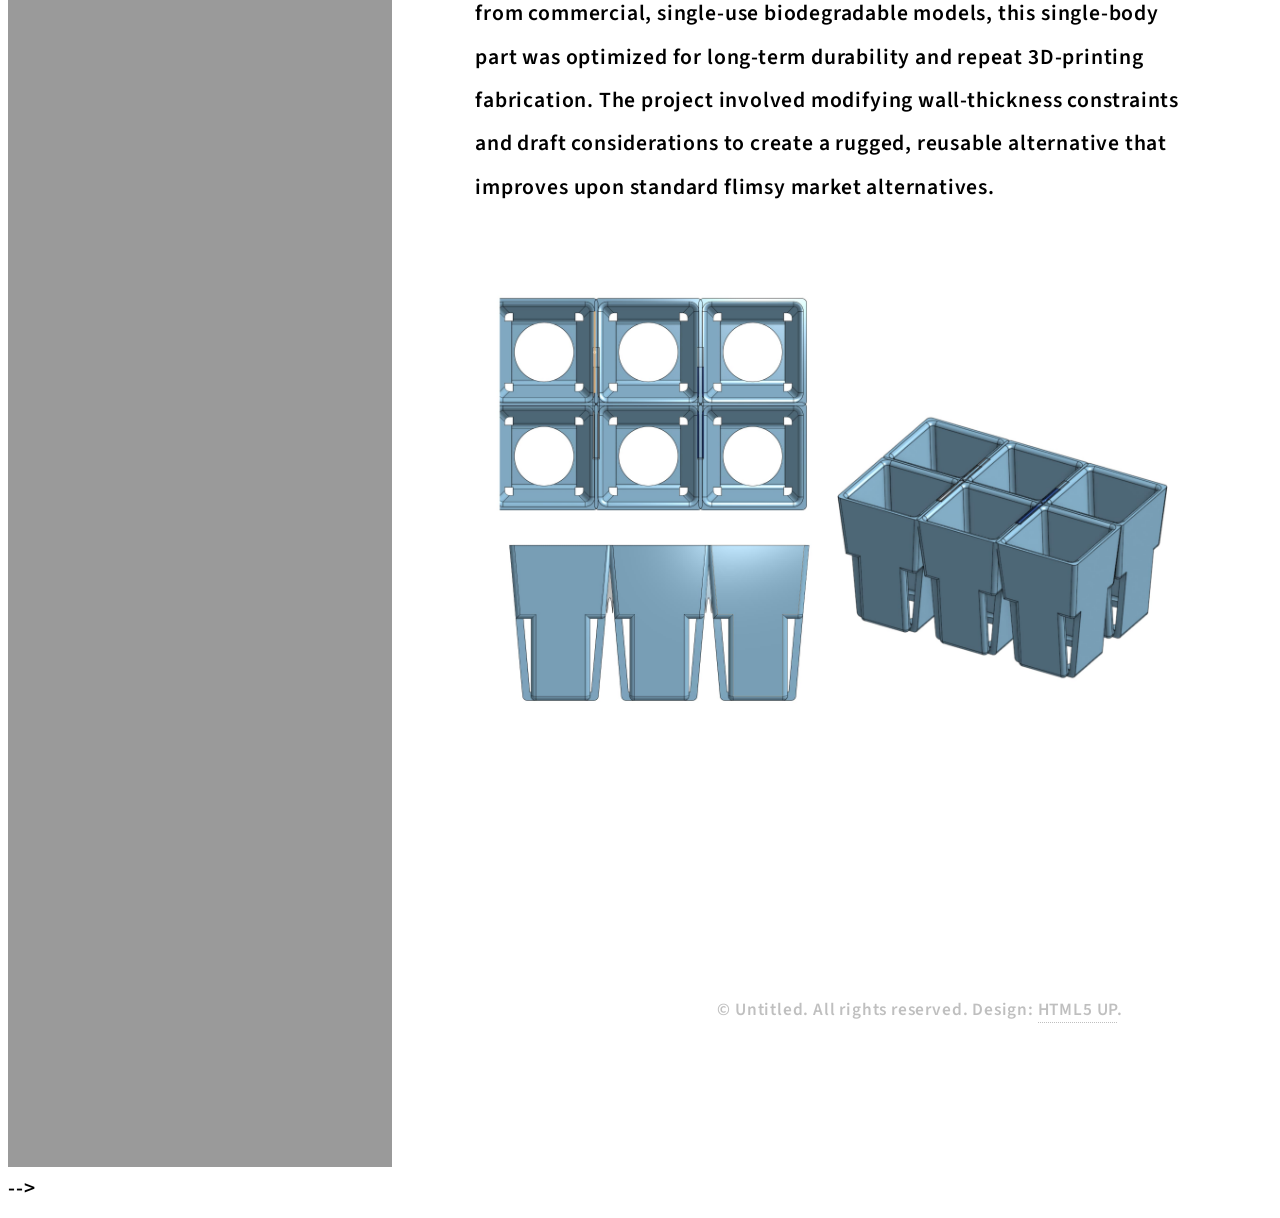
==== commit 7acbb5f8: "Update index.html" ====
--- a/index.html
+++ b/index.html
@@ -35,7 +35,7 @@
 				<!-- Section -->
 					<section id="first">
 						<header>
-							<h2>Fish Packaging Machine (Capstone Project)</h2>
+							<h2>Industrial Packaging Machine</h2>
 						</header>
 						<div class="content">
 							<p><strong>Developed using SolidWorks to automate the packaging of live fish for shipping, this machine integrates a massive assembly of over 1,200 components to safely bag live tropical fish. Serving as the CAD lead, I modeled and integrated the vast majority of the machine's complex mechanisms under strict high-tolerance constraints to balance rapid throughput with gentle environmental control.</p>
@@ -45,20 +45,10 @@
 					</section>
 
 
-				<!-- Section -->
-					<section id="first">
-						<header>
-							<h2>Prosthetic Hand</h2>
-						</header>
-						
-						<div class="content">
-							<p><strong>Developed with SolidWorks as a specialized project for a university additive manufacturing course, this multi-material prosthetic hand explores the limits of multi-part functional assemblies. The model features 16 individual joints designed with functional spaces as small as 0.01 inches to allow for free rotation, utilizing a strategic combination of FDM, SLA, and PolyJet printing to seamlessly integrate rigid structures with flexible components.</p>
-							<span class="image main"><video src="images/Hand.mp4" autoplay loop muted playsinline></video></span>
-						<br><br>
-						</div>
-					</section>
-
-					<!-- Section -->
+
+				
+
+<!-- Section -->
 					<section>
 						<header>
 							<h2>Independent Study</h3>
@@ -76,6 +66,26 @@
 							<br><br><br><br>
 							</div>
 					</section>
+
+
+
+
+				
+
+				<!-- Section -->
+					<section id="first">
+						<header>
+							<h2>Prosthetic Hand</h2>
+						</header>
+						
+						<div class="content">
+							<p><strong>Developed with SolidWorks as a specialized project for a university additive manufacturing course, this multi-material prosthetic hand explores the limits of multi-part functional assemblies. The model features 16 individual joints designed with functional spaces as small as 0.01 inches to allow for free rotation, utilizing a strategic combination of FDM, SLA, and PolyJet printing to seamlessly integrate rigid structures with flexible components.</p>
+							<span class="image main"><video src="images/Hand.mp4" autoplay loop muted playsinline></video></span>
+						<br><br>
+						</div>
+					</section>
+
+					
 					
 					
 					
--- a/assets/css/main.css
+++ b/assets/css/main.css
@@ -3884,3 +3884,59 @@
 		}
 
 	}
+
+
+
+
+
+
+
+
+
+/* --- RESPONSIVE MEDIA FIXED OVERRIDES --- */
+iframe, video, .video-wrapper {
+	width: 100% !important;
+	max-width: 100% !important;
+	height: auto !important;
+	aspect-ratio: 16 / 9 !important;
+	display: block !important;
+	margin: 1rem 0 !important;
+}
+
+/* Dynamically scale the main H1 portfolio title on mobile portrait screens */
+@media screen and (max-width: 480px) {
+	#wrapper > section.intro > header h1 {
+		font-size: 11vw !important;
+		word-wrap: break-word;
+		overflow-wrap: break-word;
+	}
+}
+
+
+
+
+
+
+
+
+
+
+
+
+
+
+/* --- PDF AND PRINT MARGIN OVERRIDES --- */
+@media print {
+    /* Sets the margin for the physical PDF pages */
+    @page {
+        margin: 1.5in 1.2in;
+    }
+
+    /* Adjusts the main content wrapper to ensure text aligns beautifully with the new margins */
+    #wrapper section > .content,
+    #wrapper > section > .content {
+        padding-left: 3rem !important;
+        padding-right: 3rem !important;
+        max-width: 100% !important;
+    }
+}
